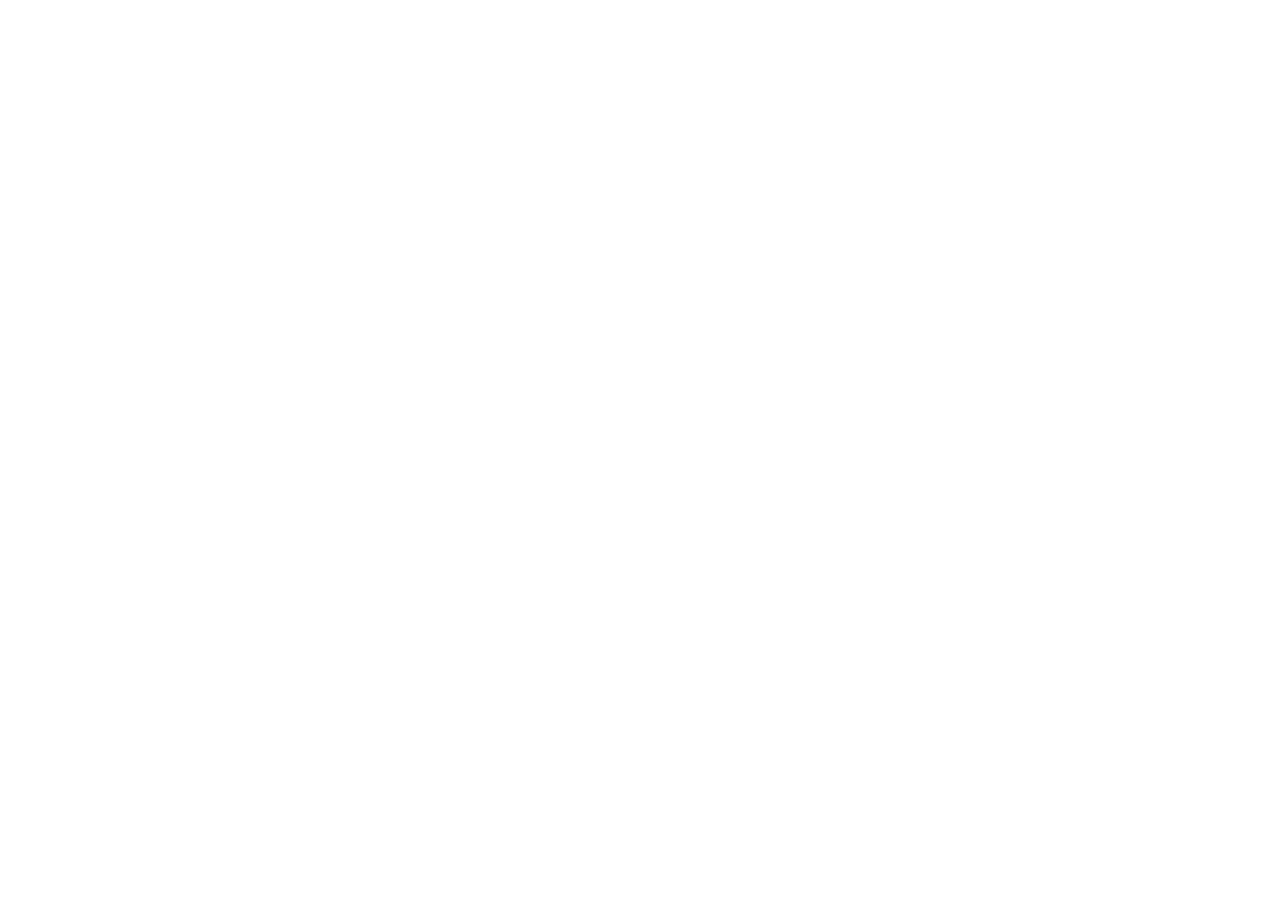
==== index.html @ 829964ac "icons" ====
<!DOCTYPE html>
<html lang="en">
<head>
    <meta charset="UTF-8">
    <meta name="viewport" content="width=device-width, initial-scale=1.0">
    <title>SWIPE-PROJECT</title>
</head>
<body>
    
</body>
</html>
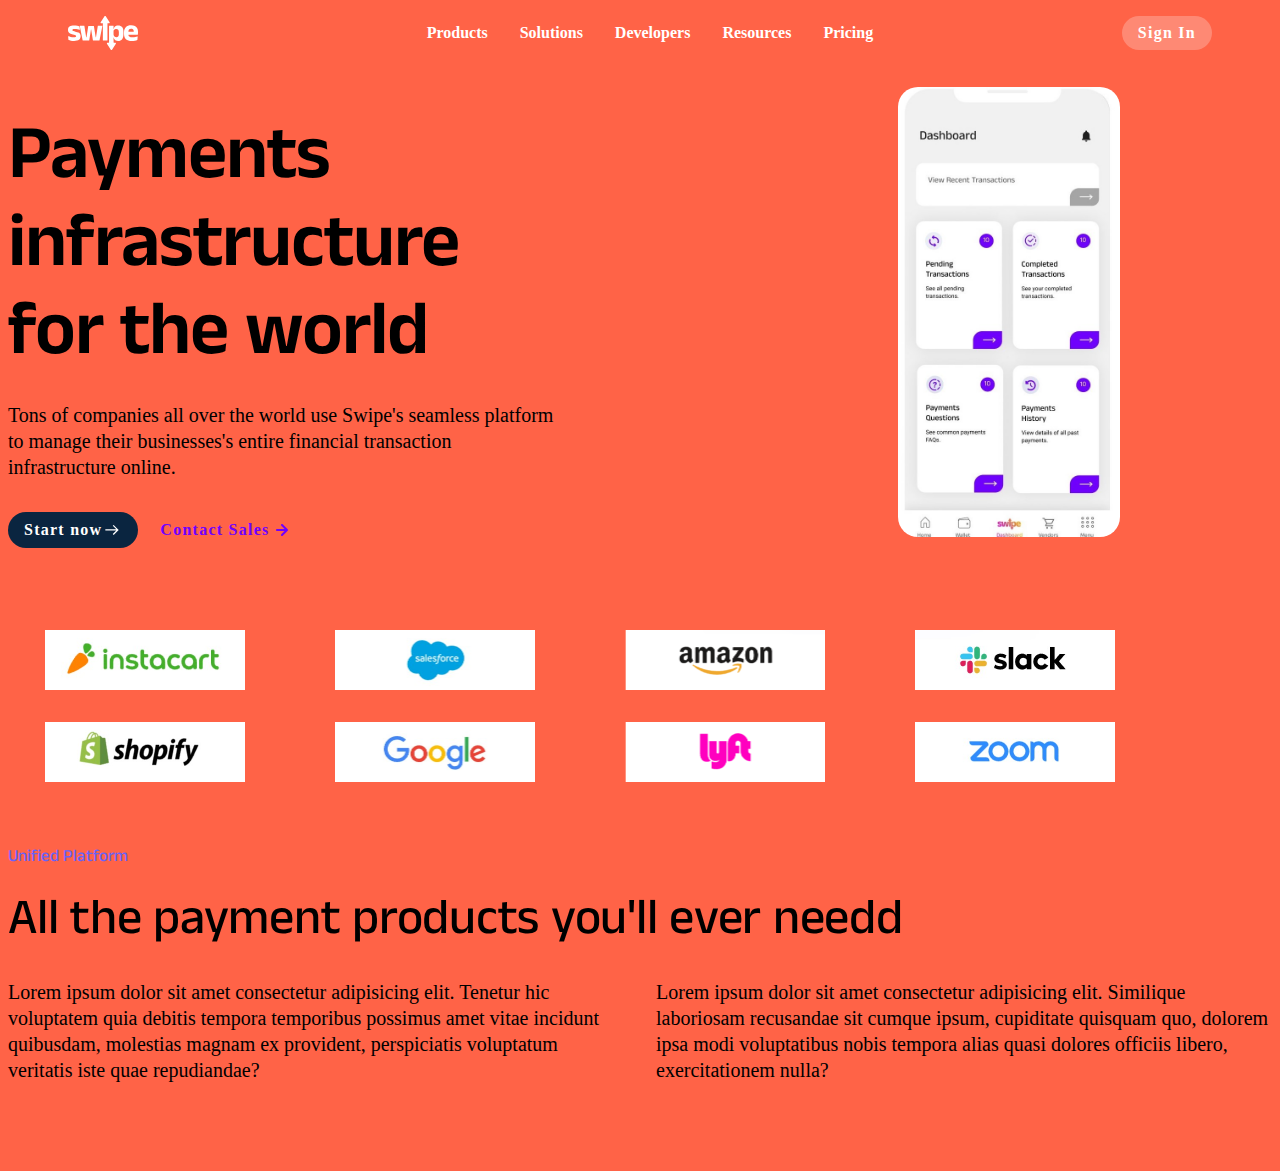
==== commit 297a432b: "swipe part1" ====
--- a/index.html
+++ b/index.html
@@ -1,11 +1,90 @@
 <!DOCTYPE html>
 <html lang="en">
-<head>
-    <meta charset="UTF-8">
-    <meta name="viewport" content="width=device-width, initial-scale=1.0">
+  <head>
+    <meta charset="UTF-8" />
+    <meta name="viewport" content="width=device-width, initial-scale=1.0" />
     <title>SWIPE-PROJECT</title>
-</head>
-<body>
-    
-</body>
-</html>+
+    <link rel="preconnect" href="https://fonts.googleapis.com" />
+    <link rel="preconnect" href="https://fonts.gstatic.com" crossorigin />
+    <link
+      href="https://fonts.googleapis.com/css2?family=Roboto:wght@300;400;500;7001&family=Anek+Telugu&display=swap"
+      rel="stylesheet" />
+    <link rel="stylesheet" href="main.css" />
+  </head>
+  <body>
+    <nav class="navbar">
+      <img src="/photos/logo-white.svg" alt="Swipe, inc." />
+
+      <ul class="menu">
+        <li><a href="#">Products</a></li>
+        <li><a href="#">Solutions</a></li>
+        <li><a href="#">Developers</a></li>
+        <li><a href="#">Resources</a></li>
+        <li><a href="#">Pricing</a></li>
+      </ul>
+      <button class="primary-button navbar-button">Sign In</button>
+    </nav>
+    <main>
+      <div class="hero">
+        <div class="section-container two-column">
+          <div class="col-left">
+            <h1>Payments infrastructure for the world</h1>
+            <p>
+              Tons of companies all over the world use Swipe's seamless platform
+              to manage their businesses's entire financial transaction
+              infrastructure online.
+            </p>
+            <div class="button-container">
+              <button class="primary-button with-icon">
+                Start now
+                <img src="/photos/arrow_right_light.jpeg.svg" alt="" />
+              </button>
+              <button class="secondary-button with-icon">
+                Contact Sales
+                <img src="/photos/arrow-right-purple.svg" alt="" />
+              </button>
+            </div>
+          </div>
+
+          <div class="col-right hero-phone-container">
+            <img class="hero-phone" src="/photos/hero-phone.jpeg" alt="" />
+          </div>
+        </div>
+      </div>
+      <div class="partners-section">
+        <div class="section-container">
+          <div class="partners-grid">
+            <img src="/photos/instacart.jpeg" alt="Instacart" />
+            <img src="/photos/salesforce.jpeg" alt="Salesforce" />
+            <img src="/photos/amazon.png" alt="" />
+            <img src="/photos/slack.jpeg" alt="Slack" />
+            <img src="/photos/shopify.jpeg" alt="Shopify" />
+            <img src="/photos/google.jpeg" alt="" />
+            <img src="/photos/lyft.png" alt="" />
+            <img src="/photos/zoom.jpeg" alt="Zoom" />
+          </div>
+        </div>
+      </div>
+      <!-- UNIFIED PLATFORM -->
+      <div class="unified-platform">
+        <p class="subtitle">Unified Platform</p>
+        <h2>All the payment products you'll ever needd</h2>
+
+        <div class="two-column">
+            <div class="col-left">
+                <p>Lorem ipsum dolor sit amet consectetur adipisicing elit. Tenetur hic voluptatem quia debitis tempora temporibus possimus amet vitae incidunt quibusdam, molestias magnam ex provident, perspiciatis voluptatum veritatis iste quae repudiandae?</p>
+            </div>
+            <div class="col-right">
+                <p>Lorem ipsum dolor sit amet consectetur adipisicing elit. Similique laboriosam recusandae sit cumque ipsum, cupiditate quisquam quo, dolorem ipsa modi voluptatibus nobis tempora alias quasi dolores officiis libero, exercitationem nulla?</p>
+            </div>
+
+
+        </div>
+
+
+
+      </div>
+    </main>
+  </body>
+</html>
--- a/main.css
+++ b/main.css
@@ -0,0 +1,324 @@
+:root {
+  --test-dark: #000;
+  --test-light: #fff;
+  --text-grey: #adbdcc;
+  --body-font: "Roboto,sans-serif";
+  --heading-font: "Anek Telugu", sans-serif;
+  --h1-size: 76px;
+  --h1-height: 88px;
+  --h2-size: 50px;
+  --h2-height: 75px;
+  --h3-size: 40px;
+  --h4-size: 32px;
+  --h5-size: 28px;
+  --h6-size: 22px;
+  --subtitle-size: 17px;
+  --subtitle-height: 26px;
+  --p-size: 20px;
+  --p-height: 26px;
+  --secondary-text-size: 14px;
+  --secondary-text-height: 18px;
+  --button-size: 16px;
+
+  /* SPACING */
+  --spacing-sm: 8px;
+  --spacing-md: 16px;
+  --spacing-lg: 32px;
+  --spacing-xlg: 64px;
+
+  --standard-width: 1144px;
+
+  --purple-1: #6962f7;
+  --purple-2: #7000ff;
+  --blue-1: #00d4ff;
+  --primary-accent: #0a2540;
+  --primary-button-hover: #6d7a88;
+  --bg-white: #fff;
+  --bg-light: #f7f9fc;
+}
+
+body {
+  font-family: var(--body-font);
+  color: var(--text-dark);
+  width: 100%;
+  margin: 0;
+  box-sizing: border-box;
+  padding: var(--spacing-sm);
+  background-color: tomato;
+  display: flex;
+  flex-direction: column;
+  justify-content: center;
+  align-items: center;
+}
+
+h1 {
+  font-family: var(--heading-font);
+  font-weight: 600;
+  font-size: var(--h1-size);
+  margin: 0;
+  width: 100%;
+  letter-spacing: -1px;
+  line-height: var(--h1-height);
+}
+
+h2 {
+  font-family: var(--heading-font);
+  font-weight: 500;
+  font-size: var(--h2-size);
+  margin: 0;
+  width: 100%;
+  letter-spacing: -0.25px;
+  line-height: var(--h2-height);
+}
+
+h3 {
+  font-family: var(--heading-font);
+  font-weight: 500;
+  font-size: var(--h3-size);
+  margin: 0;
+  width: 100%;
+}
+
+h4 {
+  font-family: var(--heading-font);
+  font-weight: 500;
+  font-size: var(--h4-size);
+  margin: 0;
+  width: 100%;
+  letter-spacing: 0.25px;
+}
+
+h5 {
+  font-family: var(--heading-font);
+  font-weight: 500;
+  font-size: var(--h5-size);
+  margin: 0;
+  width: 100%;
+}
+
+h6 {
+  font-family: var(--heading-font);
+  font-weight: 500;
+  font-size: var(--h6-size);
+  margin: 0;
+  width: 100%;
+}
+
+a {
+  text-decoration: none;
+  color: var(--purple-1);
+  font-weight: 700;
+  transition: color 0.25s ease;
+}
+
+a:hover {
+  color: var(--primary-accent);
+}
+
+p {
+  font-size: var(--p-size);
+  line-height: var(--p-height);
+  font-weight: 400;
+  margin: var(--spacing-md) 0;
+}
+
+/* Layout styles */
+
+.section-container {
+  width: 100%;
+  max-width: var(--standard-width);
+}
+
+.two-column {
+  width: 100%;
+  display: flex;
+  flex-direction: row;
+  justify-content: center;
+  align-items: flex-start;
+  box-sizing: border-box;
+}
+
+.two-column > .col-left {
+  width: 50%;
+  box-sizing: border-box;
+  padding: 0 var(--spacing-md) 0 0;
+  display: flex;
+  flex-direction: column;
+  align-items: start;
+  justify-content: center;
+}
+
+.two-column > .col-right {
+  width: 50%;
+  box-sizing: border-box;
+  padding: 0 0 0 var(--spacing-md);
+  display: flex;
+  flex-direction: column;
+  align-items: start;
+  justify-content: center;
+}
+
+/* .subtitle .subtitle2 {
+  color: var(--purple-1);
+  font-family: var(--heading-font);
+  font-weight: 500;
+  font-size: var(--subtitle-size);
+  line-height: var(--subtitle-height);
+} */
+
+.subtitle { 
+    color: var(--purple-1);
+    font-family: var(--heading-font);
+    font-weight: 500;
+    font-size: var(--subtitle-size);
+    line-height: var(--subtitle-height);
+  }
+
+.subtitle2 {
+  color: var(--blue-1);
+  font-family: var(--heading-font);
+  font-weight: 500;
+  font-size: var(--subtitle-size);
+  line-height: var(--subtitle-height)
+ 
+}
+
+.secondary-text {
+  font-size: var(--secondary-text-size);
+  line-height: var(--secondary-text-height);
+  color: var(--text-grey);
+  letter-spacing: 0.25px;
+}
+
+.primary-button {
+  font-family: var(--body-font);
+  font-size: var(--button-size);
+  letter-spacing: 1.25px;
+  font-weight: bold;
+  border-radius: 20px;
+  background-color: var(--primary-accent);
+  border: none;
+  color: var(--test-light);
+  padding: var(--spacing-sm) var(--spacing-md);
+  transition: all 0.15s ease;
+}
+.primary-button img {
+  width: 20px;
+  height: 20px;
+}
+
+.primary-button:hover {
+  background-color: var(--primary-button-hover);
+  cursor: pointer;
+}
+
+.secondary-button {
+  font-family: var(--body-font);
+  font-size: var(--button-size);
+  letter-spacing: 1.25px;
+  font-weight: bold;
+  border-radius: 20px;
+  background-color: transparent;
+  border: none;
+  color: var(--primary-accent);
+
+  transition: all 0.15s ease;
+}
+
+.secondary-button:hover {
+  opacity: 0.75;
+  cursor: pointer;
+}
+
+.with-icon {
+  display: flex;
+  justify-content: center;
+  align-items: center;
+}
+.with-icon > img {
+  transition: transform 0.25s ease;
+}
+
+.with-icon:hover > img {
+  transform: translateX(5px);
+}
+
+/* NAVBAR */
+.menu {
+  display: flex;
+  justify-content: center;
+  align-items: center;
+  list-style: none;
+}
+
+.menu a {
+  color: var(--test-light);
+  margin: 0 var(--spacing-md);
+  font-weight: bold;
+}
+
+.menu a:hover {
+  text-decoration: underline;
+}
+
+.navbar {
+  display: flex;
+  justify-content: space-between;
+  align-items: center;
+  width: 100%;
+  max-width: var(--standard-width);
+  padding: 0 var(--spacing-md);
+}
+
+.navbar-button {
+  background-color: rgba(250, 250, 250, 0.25);
+}
+
+.navbar-button:hover {
+  background-color: rgba(250, 250, 250, 0.5);
+}
+
+/* HERO STYLES */
+
+main {
+    margin: var(--spacing-xlg) 0;
+}
+.button-container {
+    display: flex;
+    margin: var(--spacing-md) 0;
+}
+
+.button-container button:nth-of-type(2) {
+    margin: 0 0 0 var(--spacing-md);
+    color: var(--purple-2);
+}
+
+hero p {
+    max-width: 480px;
+}
+
+.hero .hero-phone-container {
+    height: 444px;
+    align-items: flex-end;
+}
+
+.hero-phone {
+    height: 450px;
+    transform: translate(-32px, -32px);
+    border-radius: 20px;
+}
+
+/* Partners section */
+.partners-grid {
+    display: grid;
+    grid-template-columns: 1fr 1fr 1fr 1fr;
+    grid-template-rows: 1fr 1fr;
+    margin: var(--spacing-xlg) 0;
+    column-gap: var(--spacing-md);
+    row-gap: var(--spacing-lg);
+}
+
+.partners-grid img {
+    height: 60px;
+    place-self: center;
+}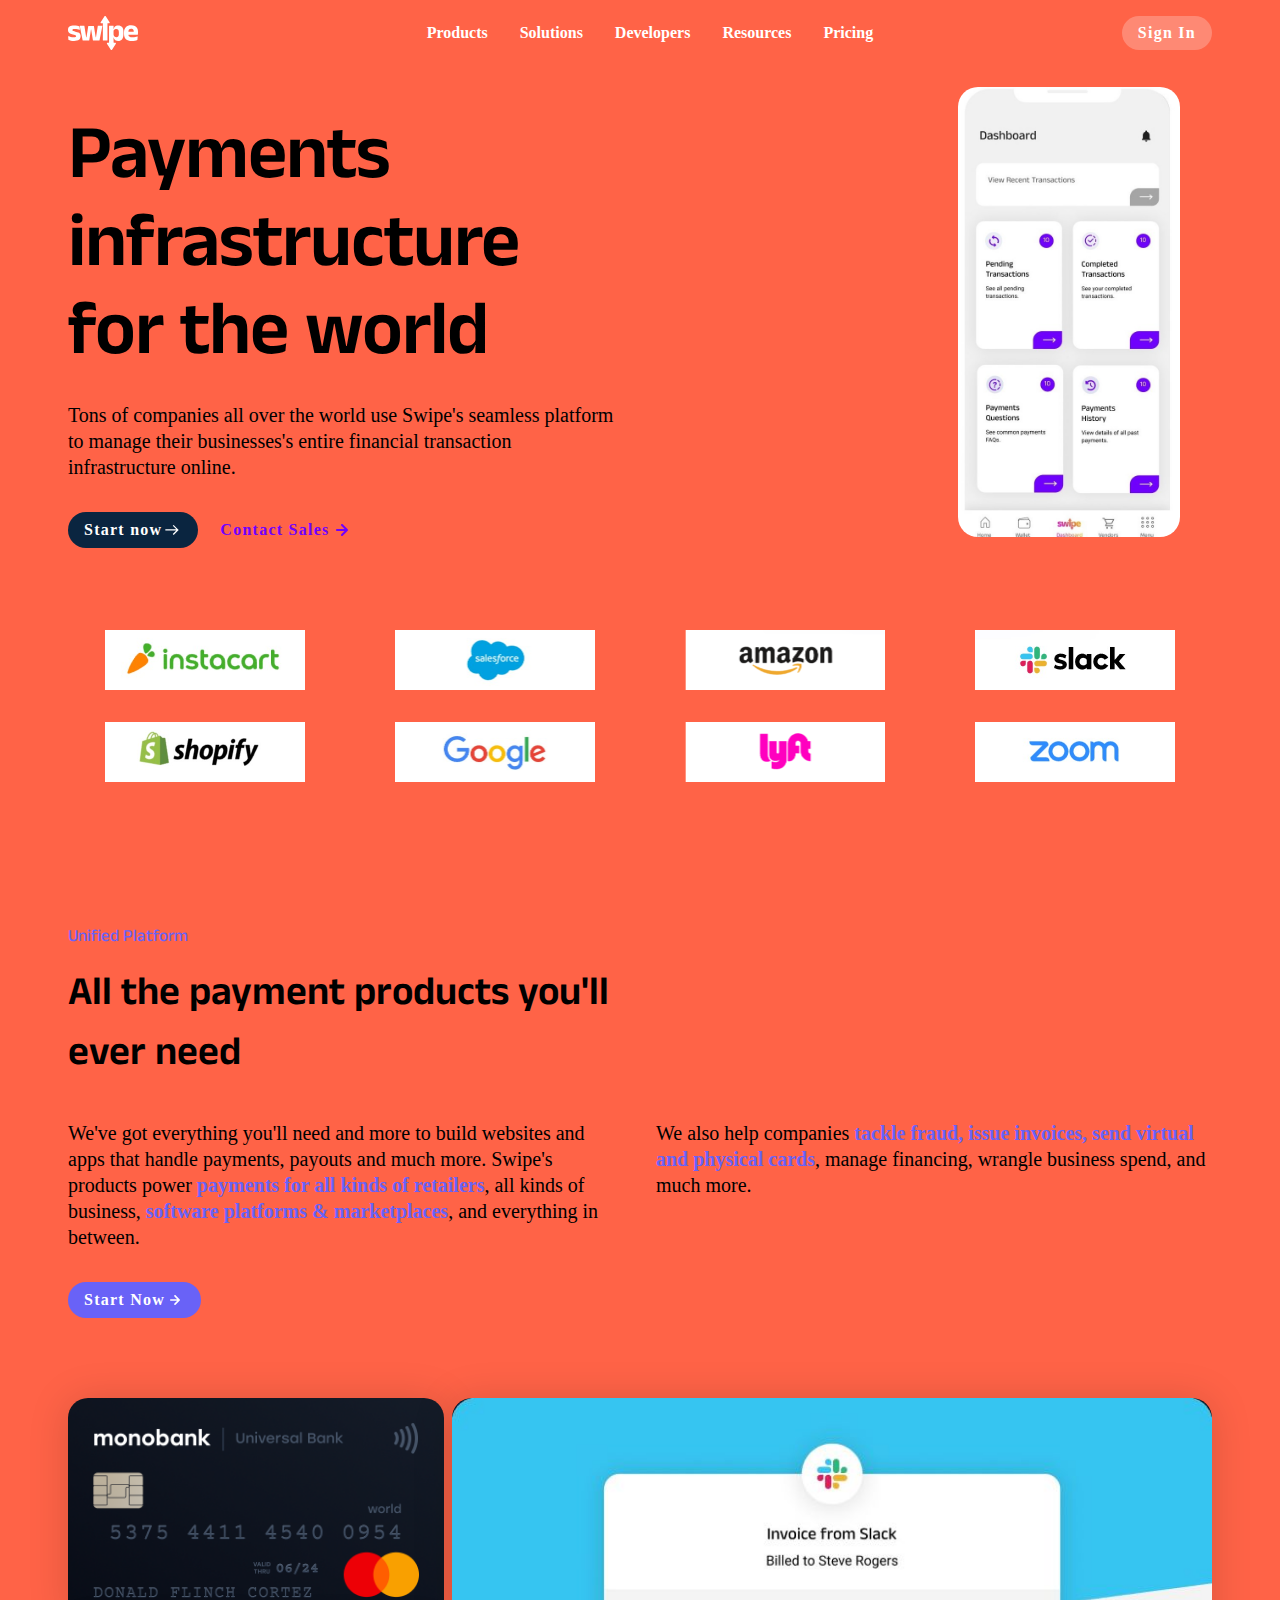
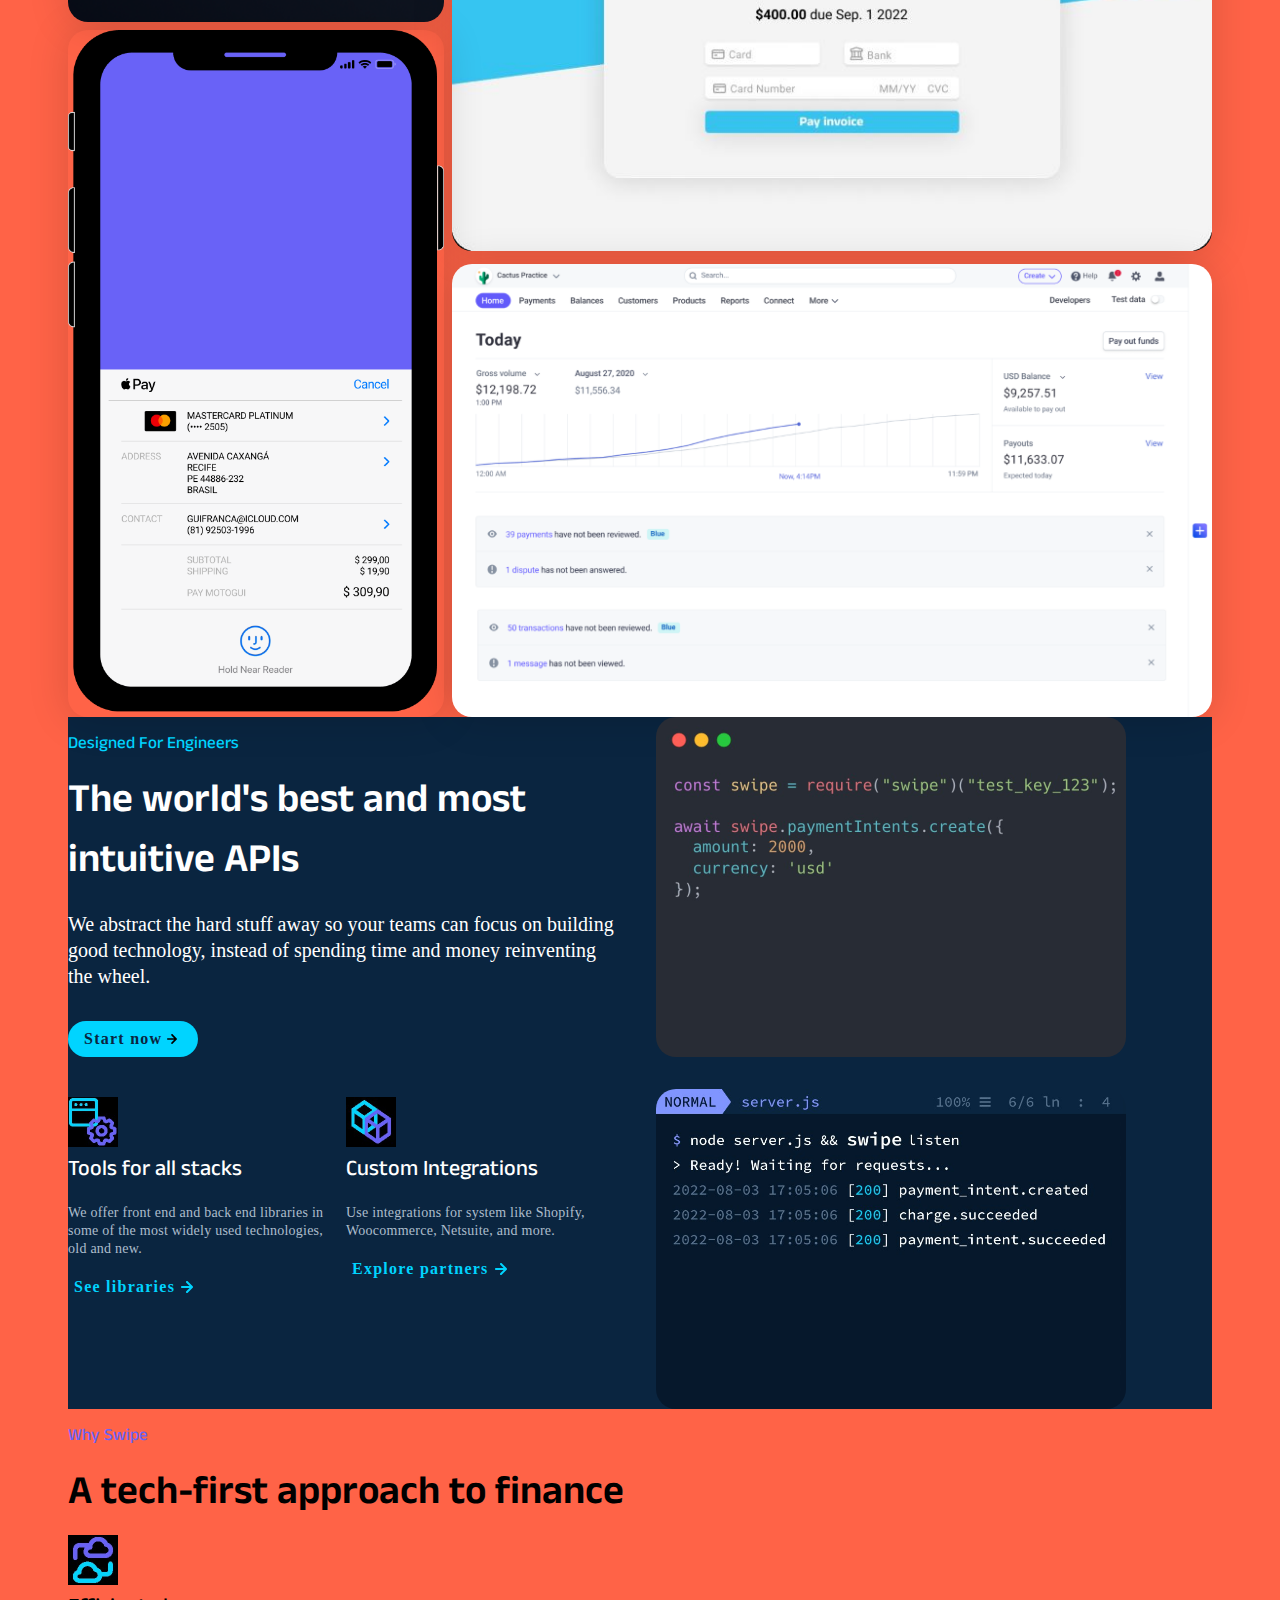
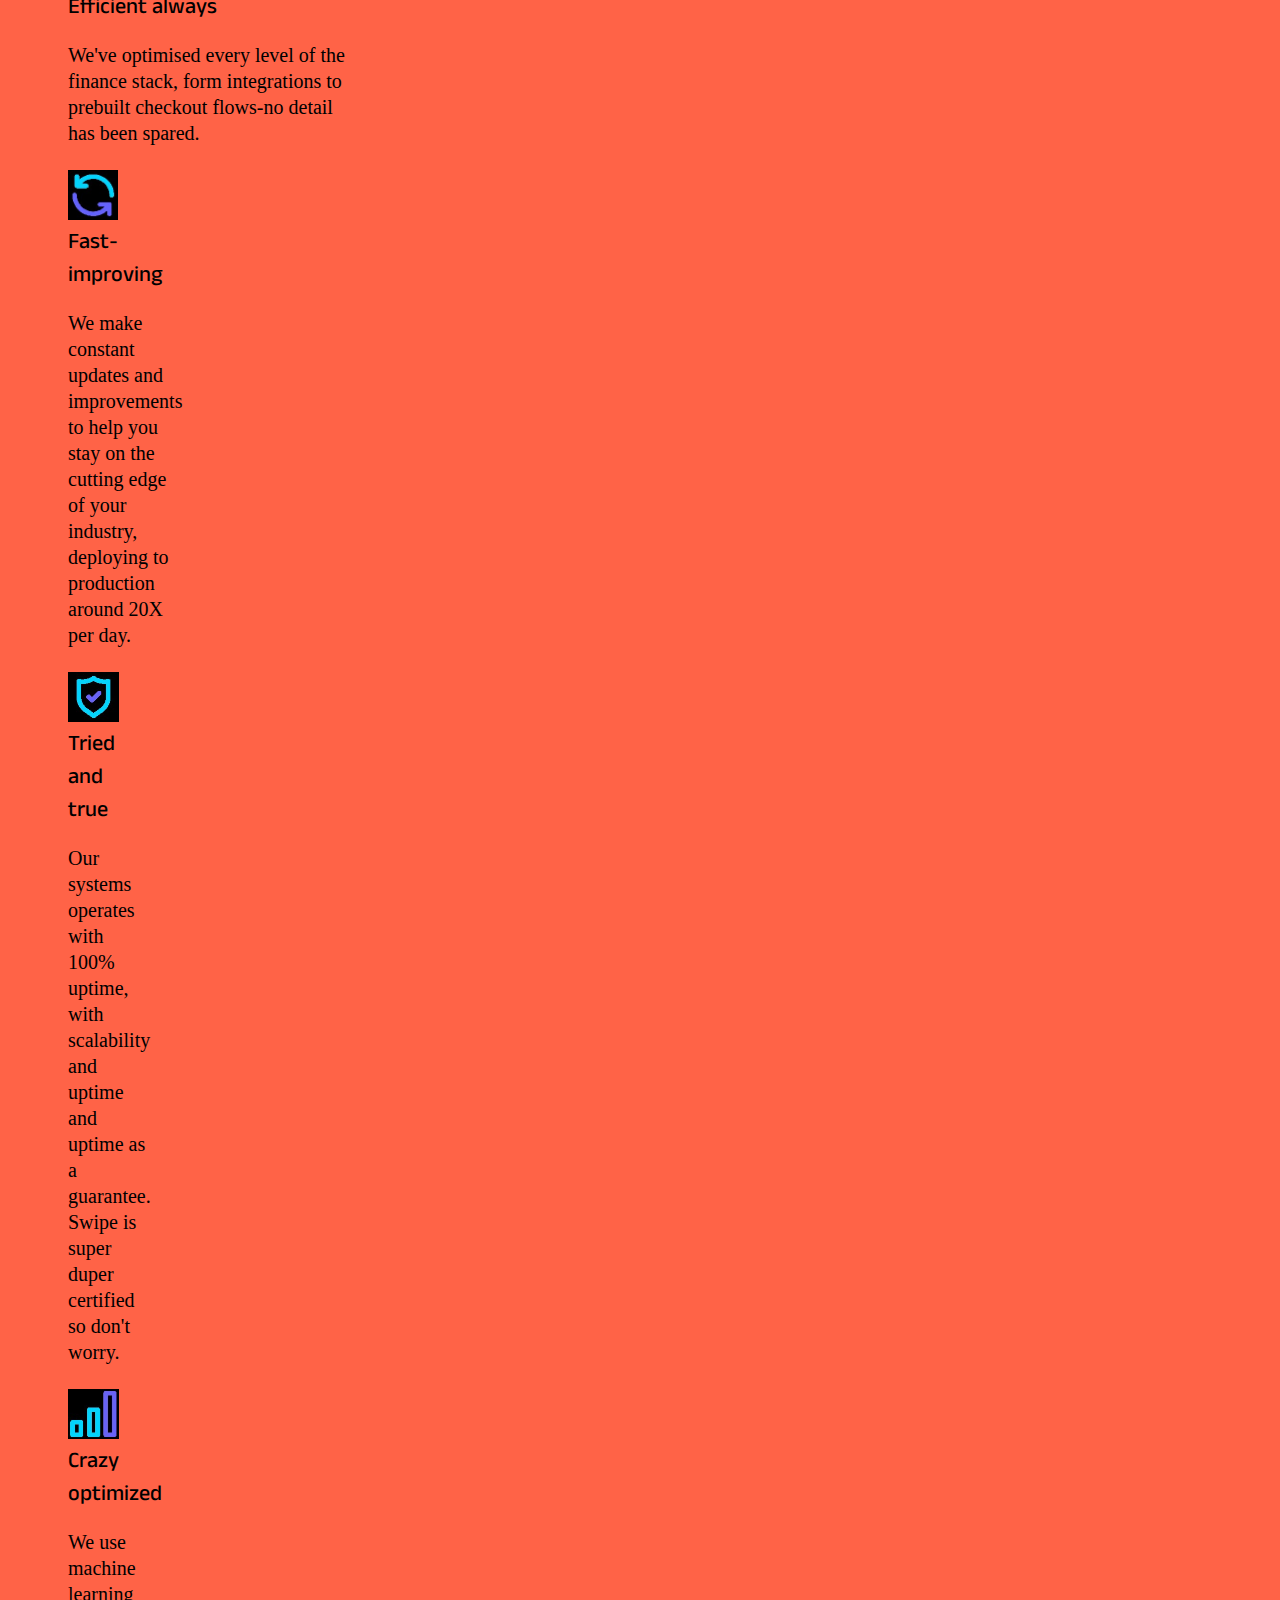
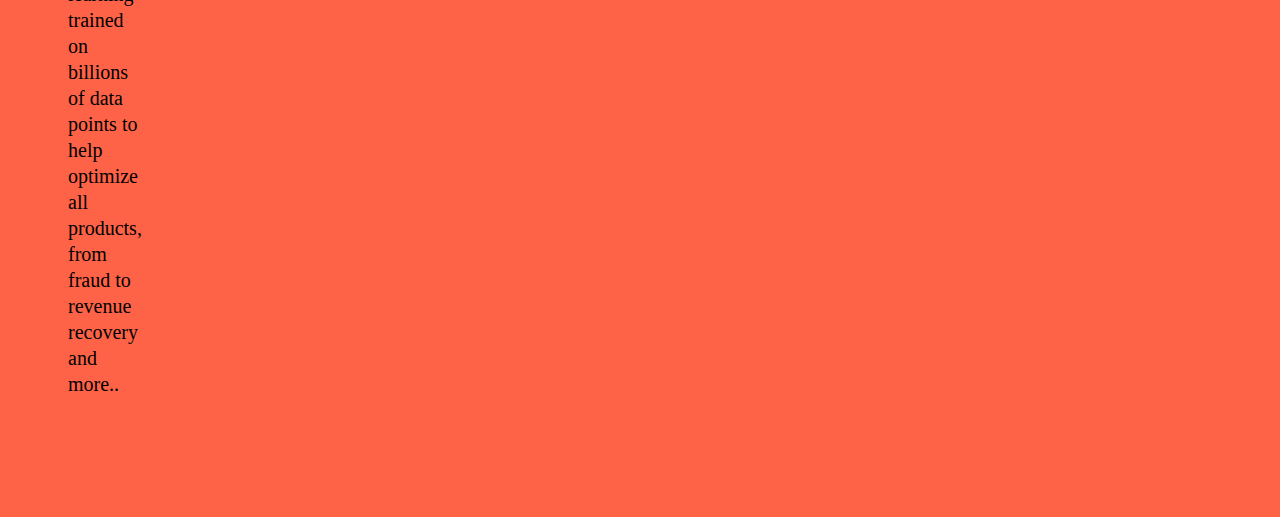
==== commit 059a36b6: "swipe update" ====
--- a/index.html
+++ b/index.html
@@ -67,24 +67,128 @@
         </div>
       </div>
       <!-- UNIFIED PLATFORM -->
-      <div class="unified-platform">
-        <p class="subtitle">Unified Platform</p>
-        <h2>All the payment products you'll ever needd</h2>
+      <div class="unified-platform-section">
+        <div class="section-container">
+          <p class="subtitle">Unified Platform</p>
+          <h2>All the payment products you'll ever need</h2>
 
-        <div class="two-column">
+          <div class="two-column">
             <div class="col-left">
-                <p>Lorem ipsum dolor sit amet consectetur adipisicing elit. Tenetur hic voluptatem quia debitis tempora temporibus possimus amet vitae incidunt quibusdam, molestias magnam ex provident, perspiciatis voluptatum veritatis iste quae repudiandae?</p>
+              <p>
+                We've got everything you'll need and more to build websites and
+                apps that handle payments, payouts and much more. Swipe's
+                products power
+                <a href="#"> payments for all kinds of retailers</a>, all kinds
+                of business, <a href="#">software platforms & marketplaces</a>,
+                and everything in between.
+              </p>
             </div>
             <div class="col-right">
-                <p>Lorem ipsum dolor sit amet consectetur adipisicing elit. Similique laboriosam recusandae sit cumque ipsum, cupiditate quisquam quo, dolorem ipsa modi voluptatibus nobis tempora alias quasi dolores officiis libero, exercitationem nulla?</p>
+              <p>
+                We also help companies
+                <a href="#"
+                  >tackle fraud, issue invoices, send virtual and physical
+                  cards</a
+                >, manage financing, wrangle business spend, and much more.
+              </p>
+            </div>
+          </div>
+          <button class="primary-button with-icon">
+            Start Now
+            <img src="/photos/arrow-right-light.svg" alt="" />
+          </button>
+        </div>
+      </div>
+
+      <div class="graphic-section">
+        <div class="section-container">
+          <div class="graphic-grid">
+            <img src="/photos/credit-card.png" alt="" id="credit-card" />
+            <img src="/photos/slack-invoice.jpeg" alt="" id="slack-invoice" />
+            <img src="/photos/phone.png" alt="" id="phone" />
+            <img src="/photos/dash.jpeg" alt="" id="dash" />
+          </div>
+        </div>
+      </div>
+
+      <!-- INTEGRATION SECTION -->
+
+      <div class="integration-section">
+        <div class="section-container two-column">
+          <div class="col-left">
+
+            <p class="subtitle2">Designed For Engineers</p>
+            <h2>The world's best and most intuitive APIs</h2>
+            <p>We abstract the hard stuff away so your teams can focus on building good technology, instead of spending time and money reinventing the wheel.</p>
+            <button class="primary-button with-icon">
+              Start now  
+              <img src="/photos/arrow-right-dark.svg" alt="">
+            </button>
+
+            <div class="card-container">
+                <div class="card">
+              <img src="/photos/tools-icon.jpeg" alt="" class="icon">
+
+              <h3>Tools for all stacks</h3>
+              <p class="secondary-text">We offer front end and back end libraries in some of the most widely used technologies, old and new.</p>
+              <button class="secondary-button with-icon">
+                See libraries 
+                <img src="/photos/arrow-right-blue.svg" alt="">
+              </button>
+                </div>
+
+                <div class="card">
+                    <img src="/photos/cube-icon.jpeg" alt="" class="icon">
+      
+                    <h3>Custom Integrations</h3>
+                    <p class="secondary-text">Use integrations for system like Shopify, Woocommerce, Netsuite, and more.</p>
+                    <button class="secondary-button with-icon">
+                      Explore partners 
+                      <img src="/photos/arrow-right-blue.svg" alt="">
+                    </button>
+                      </div>
             </div>
 
+          </div>
+          <div class="col-right">
+            <img src="/photos/api-code.jpeg" alt="" id="api-code">
+            <img src="/photos/terminal-code.jpeg" alt="" id="terminal-code">
+          </div>
+        </div>
+      </div>
 
+      <!-- WHY SWIPE SECTION -->
+
+      <div class="why-swipe-section">
+        <div class="section-container">
+            <p class="subtitle">Why Swipe</p>
+            <h2>A tech-first approach to finance</h2>
+            <div class="card-container">
+               <div class="card">
+                <img src="/photos/cloud-icon.jpeg" alt="" class="icon">
+                <h3>Efficient always</h3>
+                <p>We've optimised every level of the finance stack, form integrations to prebuilt checkout flows-no detail has been spared.</p>
+
+                <div class="card">
+                    <img src="/photos/cycle-icon.jpeg" alt="" class="icon">
+                    <h3>Fast-improving</h3>
+                    <p>We make constant updates and improvements to help you stay on the cutting edge of your industry, deploying to production around 20X per day.</p>
+
+                    <div class="card">
+                        <img src="/photos/shield-icon.jpeg" alt="" class="icon">
+                        <h3>Tried and true</h3>
+                        <p>Our systems operates with 100% uptime, with scalability and uptime and uptime as a guarantee. Swipe is super duper certified so don't worry.</p>
+
+                        <div class="card">
+                            <img src="/photos/bars-icon.jpeg" alt="" class="icon">
+                            <h3>Crazy optimized</h3>
+                            <p>We use machine learning trained on billions of data points to help optimize all products, from fraud to revenue recovery and more..</p>
+               </div> 
+            </div>
         </div>
+      </div>
 
 
-
-      </div>
     </main>
   </body>
 </html>
--- a/main.css
+++ b/main.css
@@ -35,6 +35,8 @@
   --primary-button-hover: #6d7a88;
   --bg-white: #fff;
   --bg-light: #f7f9fc;
+
+  --standard-box-shadow: 0px 2px 40px rgba(0, 0, 0, 0.15 )
 }
 
 body {
@@ -62,13 +64,11 @@
 }
 
 h2 {
-  font-family: var(--heading-font);
-  font-weight: 500;
-  font-size: var(--h2-size);
-  margin: 0;
-  width: 100%;
-  letter-spacing: -0.25px;
-  line-height: var(--h2-height);
+    font-family: var(--heading-font);
+    font-weight: 600;
+    font-size: var(--h3-size);
+    margin: 0;
+    width: 100%;
 }
 
 h3 {
@@ -158,6 +158,27 @@
   justify-content: center;
 }
 
+.card {
+    display: flex;
+    flex-direction: column;
+    justify-content: flex-start;
+    align-items: flex-start;
+    padding: var(--spacing-sm) var(--spacing-md) var(--spacing-sm) 0;
+}
+
+.card .icon {
+    height: 50px;
+    margin: 0 0 var(--spacing-sm) 0;
+}
+
+.card h3 {
+    font-family: var(--heading-font);
+  font-weight: 500;
+  font-size: var(--h6-size);
+  margin: 0;
+  width: 100%;
+}
+
 /* .subtitle .subtitle2 {
   color: var(--purple-1);
   font-family: var(--heading-font);
@@ -167,8 +188,7 @@
 } */
 
 .subtitle { 
-    color: var(--purple-1);
-    font-family: var(--heading-font);
+    color: var(--purple-1);font-family: var(--heading-font);
     font-weight: 500;
     font-size: var(--subtitle-size);
     line-height: var(--subtitle-height);
@@ -321,4 +341,127 @@
 .partners-grid img {
     height: 60px;
     place-self: center;
-}+}
+
+/* UNIFIED PLATFORM-SECTION */
+
+.unified-platform-section {
+    padding: var(--spacing-xlg) 0;
+}
+
+.unified-platform-section h2 {
+    width: 50%;
+    margin-bottom: var(--spacing-md);
+}
+
+.unified-platform-section .primary-button {
+    background-color: var(--purple-1);
+    margin: var(--spacing-md) 0;
+}
+
+.unified-platform-section .primary-button:hover {
+    background-color: var(--primary-accent);
+   
+}
+
+/* GRAPHIC GRID SECTION */
+
+.graphic-grid {
+    display: grid;
+    grid-template-areas: 
+    "card slack slack"
+    "phone slack slack"
+    "phone dash dash";
+ grid-gap: var(--spacing-sm);
+ padding: var(--spacing-0d) 0;
+}
+
+
+
+#credit-card {
+    grid-area: card;
+    width: 100%;
+    border-radius: 20px;
+    box-shadow: var(--standard-box-shadow);
+    
+}
+
+#slack-invoice {
+    grid-area: slack;
+    width: 100%;
+    border-radius: 20px;
+    box-shadow: var(--standard-box-shadow);
+
+}
+
+#phone {
+    grid-area: phone;
+    width: 100%;
+    border-radius: 20px;
+    box-shadow: var(--standard-box-shadow);
+    
+}
+
+#dash {
+    grid-area: dash;
+    width: 100%;
+    border-radius: 20px;
+    box-shadow: var(--standard-box-shadow);
+}
+
+/* INTEGRATION SECTION STYLES */
+
+.integration-section {
+    color: var(--test-light);
+    background-color: var(--primary-accent);
+ 
+}
+
+.integration-section .primary-button {
+    background-color: var(--blue-1);
+    color: var(--primary-accent);
+    margin: var(--spacing-md) 0 0 0;
+    
+}
+
+.integration-section .primary-button:hover {
+    background-color: var(--bg-white);
+}
+
+.integration-section .card-container {
+    display: flex;
+    margin: var(--spacing-lg) 0;
+
+}
+
+.integration-section .card-container .card {
+    width: 50%;
+    
+}
+
+.integration-section .secondary-button {
+    color: var(--blue-1);
+}
+
+#api-code {
+    max-width: 470px;
+    margin: 0 0  var(--spacing-lg) 0 ;
+    border-radius: 20px;
+}
+
+#terminal-code {
+    max-width: 470px;
+    border-radius: 20px;
+}
+ /* WHY SWIPE SECTION */
+
+.why-swipe-section .card-container img {
+    display: flex;
+
+
+}
+
+
+.why-swipe-section .card-container  .card{
+    width: 25%;;
+}
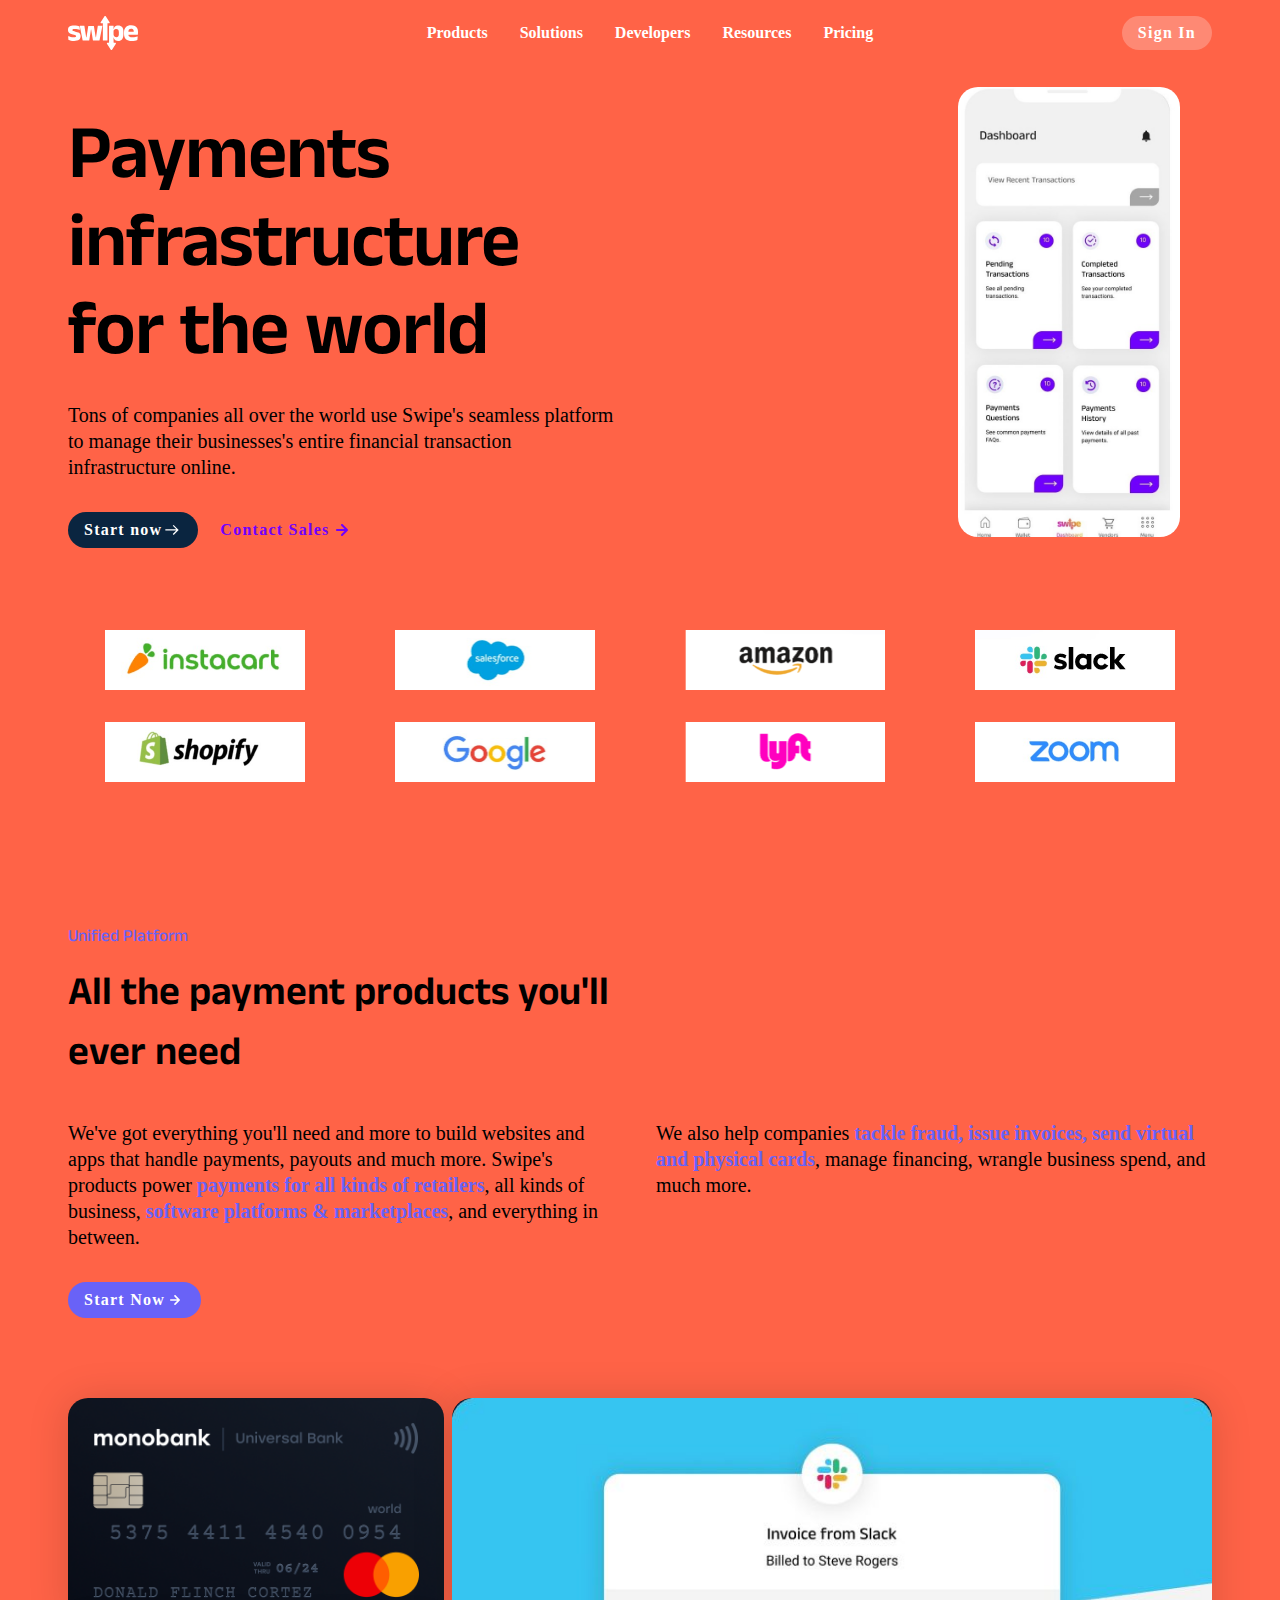
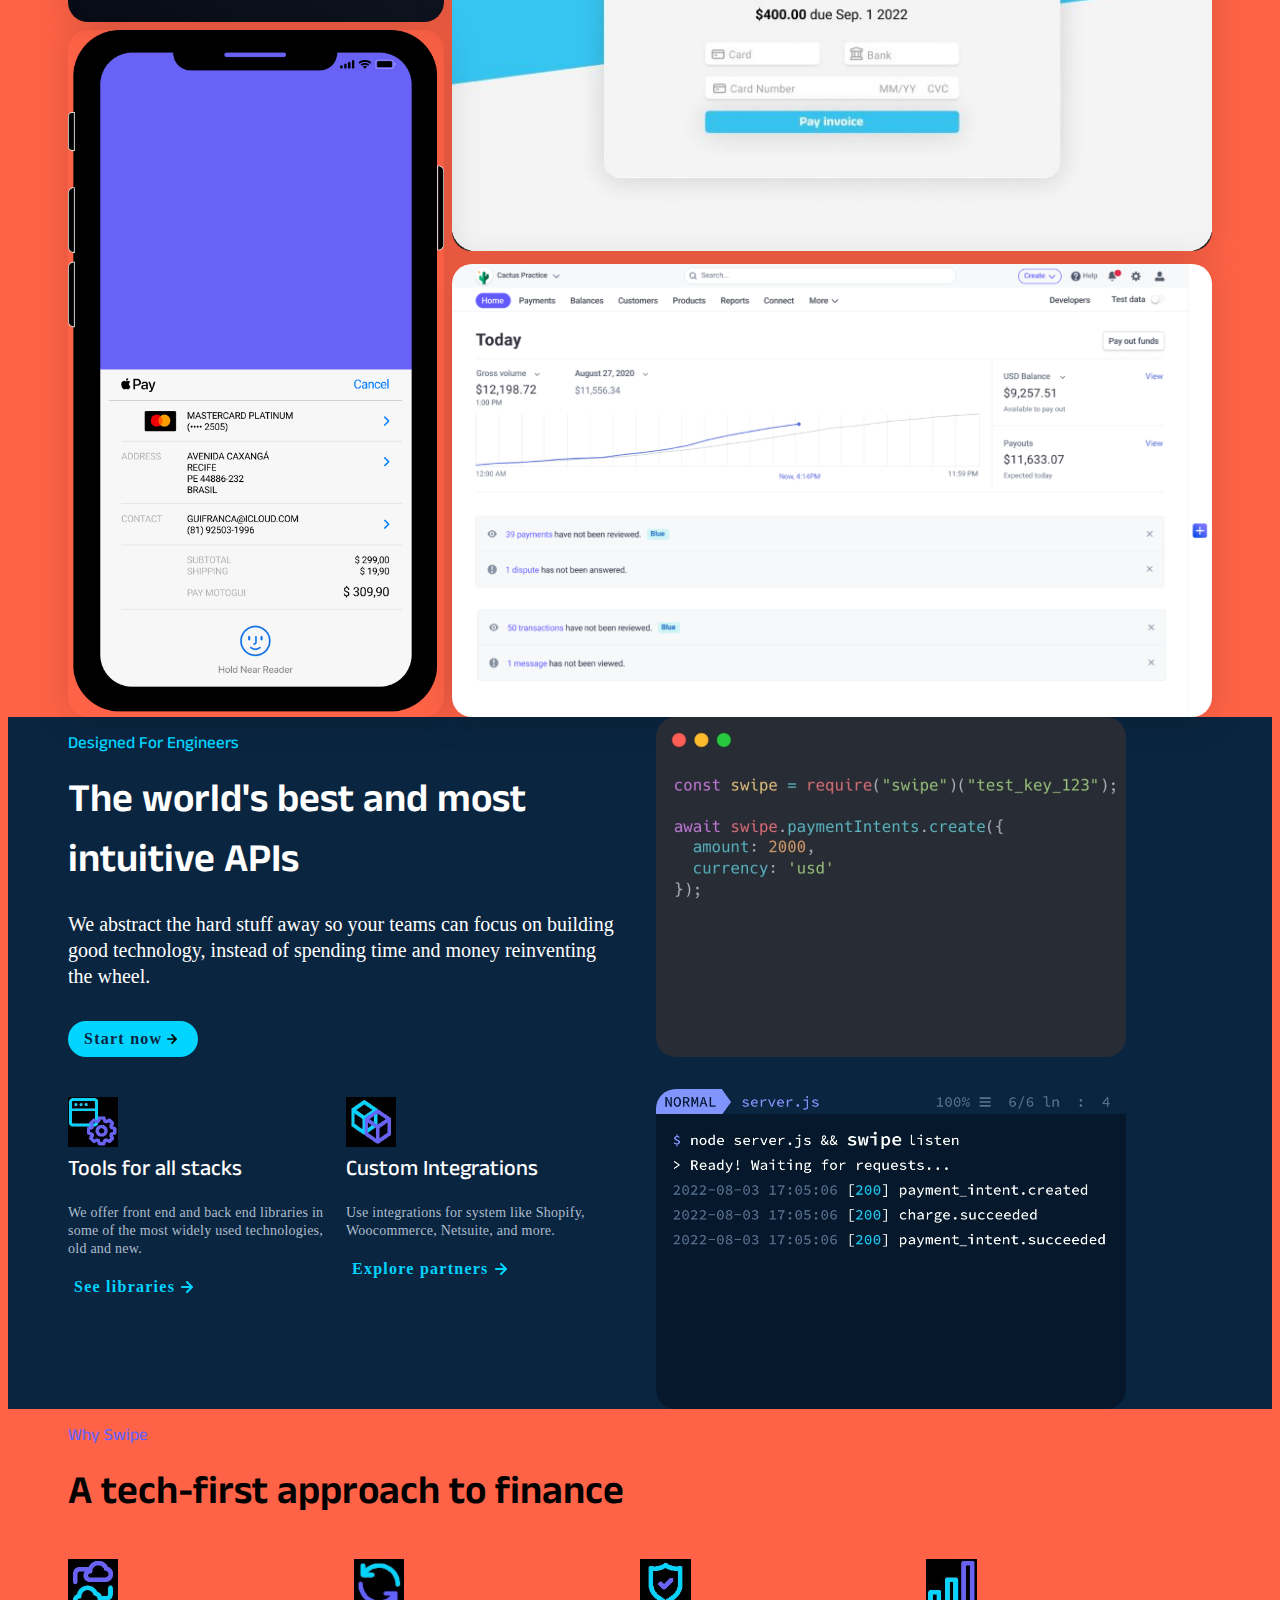
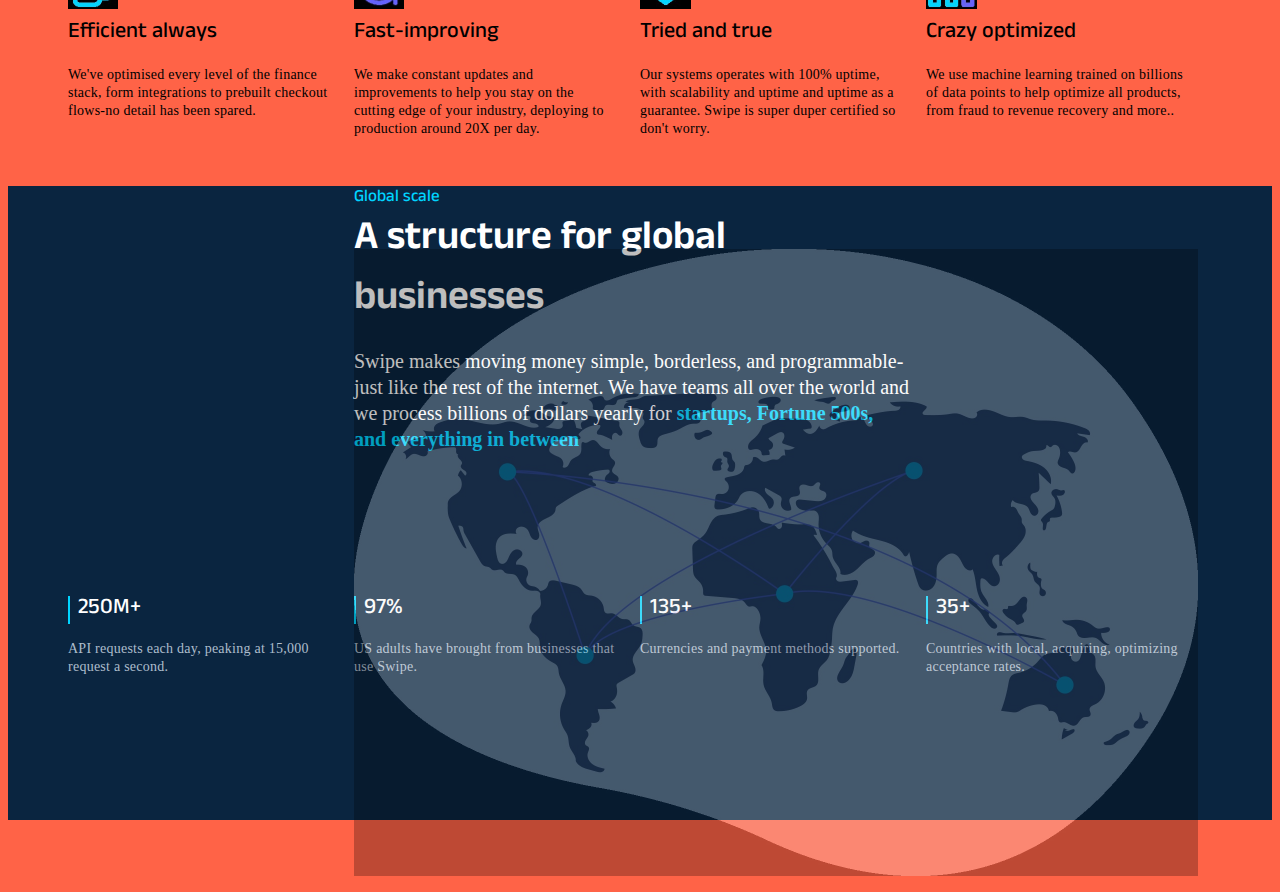
==== commit 53e893e6: "new changes to swipe" ====
--- a/index.html
+++ b/index.html
@@ -116,43 +116,51 @@
       <div class="integration-section">
         <div class="section-container two-column">
           <div class="col-left">
-
             <p class="subtitle2">Designed For Engineers</p>
             <h2>The world's best and most intuitive APIs</h2>
-            <p>We abstract the hard stuff away so your teams can focus on building good technology, instead of spending time and money reinventing the wheel.</p>
+            <p>
+              We abstract the hard stuff away so your teams can focus on
+              building good technology, instead of spending time and money
+              reinventing the wheel.
+            </p>
             <button class="primary-button with-icon">
-              Start now  
-              <img src="/photos/arrow-right-dark.svg" alt="">
+              Start now
+              <img src="/photos/arrow-right-dark.svg" alt="" />
             </button>
 
             <div class="card-container">
-                <div class="card">
-              <img src="/photos/tools-icon.jpeg" alt="" class="icon">
-
-              <h3>Tools for all stacks</h3>
-              <p class="secondary-text">We offer front end and back end libraries in some of the most widely used technologies, old and new.</p>
-              <button class="secondary-button with-icon">
-                See libraries 
-                <img src="/photos/arrow-right-blue.svg" alt="">
-              </button>
-                </div>
-
-                <div class="card">
-                    <img src="/photos/cube-icon.jpeg" alt="" class="icon">
-      
-                    <h3>Custom Integrations</h3>
-                    <p class="secondary-text">Use integrations for system like Shopify, Woocommerce, Netsuite, and more.</p>
-                    <button class="secondary-button with-icon">
-                      Explore partners 
-                      <img src="/photos/arrow-right-blue.svg" alt="">
-                    </button>
-                      </div>
-            </div>
-
+              <div class="card">
+                <img src="/photos/tools-icon.jpeg" alt="" class="icon" />
+
+                <h3>Tools for all stacks</h3>
+                <p class="secondary-text">
+                  We offer front end and back end libraries in some of the most
+                  widely used technologies, old and new.
+                </p>
+                <button class="secondary-button with-icon">
+                  See libraries
+                  <img src="/photos/arrow-right-blue.svg" alt="" />
+                </button>
+              </div>
+
+              <div class="card">
+                <img src="/photos/cube-icon.jpeg" alt="" class="icon" />
+
+                <h3>Custom Integrations</h3>
+                <p class="secondary-text">
+                  Use integrations for system like Shopify, Woocommerce,
+                  Netsuite, and more.
+                </p>
+                <button class="secondary-button with-icon">
+                  Explore partners
+                  <img src="/photos/arrow-right-blue.svg" alt="" />
+                </button>
+              </div>
+            </div>
           </div>
           <div class="col-right">
-            <img src="/photos/api-code.jpeg" alt="" id="api-code">
-            <img src="/photos/terminal-code.jpeg" alt="" id="terminal-code">
+            <img src="/photos/api-code.jpeg" alt="" id="api-code" />
+            <img src="/photos/terminal-code.jpeg" alt="" id="terminal-code" />
           </div>
         </div>
       </div>
@@ -161,34 +169,103 @@
 
       <div class="why-swipe-section">
         <div class="section-container">
-            <p class="subtitle">Why Swipe</p>
-            <h2>A tech-first approach to finance</h2>
-            <div class="card-container">
-               <div class="card">
-                <img src="/photos/cloud-icon.jpeg" alt="" class="icon">
-                <h3>Efficient always</h3>
-                <p>We've optimised every level of the finance stack, form integrations to prebuilt checkout flows-no detail has been spared.</p>
-
-                <div class="card">
-                    <img src="/photos/cycle-icon.jpeg" alt="" class="icon">
-                    <h3>Fast-improving</h3>
-                    <p>We make constant updates and improvements to help you stay on the cutting edge of your industry, deploying to production around 20X per day.</p>
-
-                    <div class="card">
-                        <img src="/photos/shield-icon.jpeg" alt="" class="icon">
-                        <h3>Tried and true</h3>
-                        <p>Our systems operates with 100% uptime, with scalability and uptime and uptime as a guarantee. Swipe is super duper certified so don't worry.</p>
-
-                        <div class="card">
-                            <img src="/photos/bars-icon.jpeg" alt="" class="icon">
-                            <h3>Crazy optimized</h3>
-                            <p>We use machine learning trained on billions of data points to help optimize all products, from fraud to revenue recovery and more..</p>
-               </div> 
-            </div>
-        </div>
-      </div>
-
-
+          <p class="subtitle">Why Swipe</p>
+
+          <h2>A tech-first approach to finance</h2>
+
+          <div class="card-container">
+            <div class="card">
+              <img src="/photos/cloud-icon.jpeg" alt="" class="icon" />
+              <h3>Efficient always</h3>
+              <p class="secondary-text">
+                We've optimised every level of the finance stack, form
+                integrations to prebuilt checkout flows-no detail has been
+                spared.
+              </p>
+            </div>
+
+            <div class="card">
+              <img src="/photos/cycle-icon.jpeg" alt="" class="icon" />
+              <h3>Fast-improving</h3>
+              <p class="secondary-text">
+                We make constant updates and improvements to help you stay on
+                the cutting edge of your industry, deploying to production
+                around 20X per day.
+              </p>
+            </div>
+
+            <div class="card">
+              <img src="/photos/shield-icon.jpeg" alt="" class="icon" />
+              <h3>Tried and true</h3>
+              <p class="secondary-text">
+                Our systems operates with 100% uptime, with scalability and
+                uptime and uptime as a guarantee. Swipe is super duper certified
+                so don't worry.
+              </p>
+            </div>
+
+            <div class="card">
+              <img src="/photos/bars-icon.jpeg" alt="" class="icon" />
+              <h3>Crazy optimized</h3>
+              <p class="secondary-text">
+                We use machine learning trained on billions of data points to
+                help optimize all products, from fraud to revenue recovery and
+                more..
+              </p>
+            </div>
+          </div>
+        </div>
+      </div>
+      <div class="global-section">
+        <div class="section-container">
+          <div class="two-column">
+            <div class="col-left">
+              <div class="subtitle2">Global scale</div>
+              <h2>A structure for global businesses</h2>
+              <p>
+                Swipe makes moving money simple, borderless, and programmable-
+                just like the rest of the internet. We have teams all over the
+                world and we process billions of dollars yearly for
+                <a href="#"
+                  >startups, Fortune 500s, and everything in between</a
+                >
+              </p>
+              <div class="col-right">
+                <img id="globe" src="/photos/global-graphic.jpeg" alt="" />
+              </div>
+            </div>
+          </div>
+          <div class="card-container">
+            <div class="card">
+              <h3>250M+</h3>
+              <p class="secondary-text">
+                API requests each day, peaking at 15,000 request a second.
+              </p>
+            </div>
+
+            <div class="card">
+              <h3>97%</h3>
+              <p class="secondary-text">
+                US adults have brought from businesses that use Swipe.
+              </p>
+            </div>
+
+            <div class="card">
+              <h3>135+</h3>
+              <p class="secondary-text">
+                Currencies and payment methods supported.
+              </p>
+            </div>
+
+            <div class="card">
+              <h3>35+</h3>
+              <p class="secondary-text">
+                Countries with local, acquiring, optimizing acceptance rates.
+              </p>
+            </div>
+          </div>
+        </div>
+      </div>
     </main>
   </body>
 </html>
--- a/main.css
+++ b/main.css
@@ -36,7 +36,7 @@
   --bg-white: #fff;
   --bg-light: #f7f9fc;
 
-  --standard-box-shadow: 0px 2px 40px rgba(0, 0, 0, 0.15 )
+  --standard-box-shadow: 0px 2px 40px rgba(0, 0, 0, 0.15);
 }
 
 body {
@@ -53,6 +53,10 @@
   align-items: center;
 }
 
+main {
+  width: 100%;
+}
+
 h1 {
   font-family: var(--heading-font);
   font-weight: 600;
@@ -64,11 +68,11 @@
 }
 
 h2 {
-    font-family: var(--heading-font);
-    font-weight: 600;
-    font-size: var(--h3-size);
-    margin: 0;
-    width: 100%;
+  font-family: var(--heading-font);
+  font-weight: 600;
+  font-size: var(--h3-size);
+  margin: 0;
+  width: 100%;
 }
 
 h3 {
@@ -159,20 +163,20 @@
 }
 
 .card {
-    display: flex;
-    flex-direction: column;
-    justify-content: flex-start;
-    align-items: flex-start;
-    padding: var(--spacing-sm) var(--spacing-md) var(--spacing-sm) 0;
+  display: flex;
+  flex-direction: column;
+  justify-content: flex-start;
+  align-items: flex-start;
+  padding: var(--spacing-sm) var(--spacing-md) var(--spacing-sm) 0;
 }
 
 .card .icon {
-    height: 50px;
-    margin: 0 0 var(--spacing-sm) 0;
+  height: 50px;
+  margin: 0 0 var(--spacing-sm) 0;
 }
 
 .card h3 {
-    font-family: var(--heading-font);
+  font-family: var(--heading-font);
   font-weight: 500;
   font-size: var(--h6-size);
   margin: 0;
@@ -187,20 +191,20 @@
   line-height: var(--subtitle-height);
 } */
 
-.subtitle { 
-    color: var(--purple-1);font-family: var(--heading-font);
-    font-weight: 500;
-    font-size: var(--subtitle-size);
-    line-height: var(--subtitle-height);
-  }
+.subtitle {
+  color: var(--purple-1);
+  font-family: var(--heading-font);
+  font-weight: 500;
+  font-size: var(--subtitle-size);
+  line-height: var(--subtitle-height);
+}
 
 .subtitle2 {
   color: var(--blue-1);
   font-family: var(--heading-font);
   font-weight: 500;
   font-size: var(--subtitle-size);
-  line-height: var(--subtitle-height)
- 
+  line-height: var(--subtitle-height);
 }
 
 .secondary-text {
@@ -300,168 +304,237 @@
 
 /* HERO STYLES */
 
+.hero {
+  width: 100%;
+  display: flex;
+  justify-content: center;
+}
+
 main {
-    margin: var(--spacing-xlg) 0;
+  margin: var(--spacing-xlg) 0;
 }
 .button-container {
-    display: flex;
-    margin: var(--spacing-md) 0;
+  display: flex;
+  margin: var(--spacing-md) 0;
 }
 
 .button-container button:nth-of-type(2) {
-    margin: 0 0 0 var(--spacing-md);
-    color: var(--purple-2);
+  margin: 0 0 0 var(--spacing-md);
+  color: var(--purple-2);
 }
 
 hero p {
-    max-width: 480px;
+  max-width: 480px;
 }
 
 .hero .hero-phone-container {
-    height: 444px;
-    align-items: flex-end;
+  height: 444px;
+  align-items: flex-end;
 }
 
 .hero-phone {
-    height: 450px;
-    transform: translate(-32px, -32px);
-    border-radius: 20px;
+  height: 450px;
+  transform: translate(-32px, -32px);
+  border-radius: 20px;
 }
 
 /* Partners section */
+.partners-section {
+  width: 100%;
+  display: flex;
+  justify-content: center;
+}
+
 .partners-grid {
-    display: grid;
-    grid-template-columns: 1fr 1fr 1fr 1fr;
-    grid-template-rows: 1fr 1fr;
-    margin: var(--spacing-xlg) 0;
-    column-gap: var(--spacing-md);
-    row-gap: var(--spacing-lg);
+  display: grid;
+  grid-template-columns: 1fr 1fr 1fr 1fr;
+  grid-template-rows: 1fr 1fr;
+  margin: var(--spacing-xlg) 0;
+  column-gap: var(--spacing-md);
+  row-gap: var(--spacing-lg);
 }
 
 .partners-grid img {
-    height: 60px;
-    place-self: center;
+  height: 60px;
+  place-self: center;
 }
 
 /* UNIFIED PLATFORM-SECTION */
 
 .unified-platform-section {
-    padding: var(--spacing-xlg) 0;
+  padding: var(--spacing-xlg) 0;
+  width: 100%;
+  display: flex;
+  justify-content: center;
 }
 
 .unified-platform-section h2 {
-    width: 50%;
-    margin-bottom: var(--spacing-md);
+  width: 50%;
+  margin-bottom: var(--spacing-md);
 }
 
 .unified-platform-section .primary-button {
-    background-color: var(--purple-1);
-    margin: var(--spacing-md) 0;
+  background-color: var(--purple-1);
+  margin: var(--spacing-md) 0;
 }
 
 .unified-platform-section .primary-button:hover {
-    background-color: var(--primary-accent);
-   
+  background-color: var(--primary-accent);
 }
 
 /* GRAPHIC GRID SECTION */
 
+.graphic-section {
+  width: 100%;
+  display: flex;
+  justify-content: center;
+}
+
 .graphic-grid {
-    display: grid;
-    grid-template-areas: 
+  display: grid;
+  grid-template-areas:
     "card slack slack"
     "phone slack slack"
     "phone dash dash";
- grid-gap: var(--spacing-sm);
- padding: var(--spacing-0d) 0;
-}
-
-
+  grid-gap: var(--spacing-sm);
+  padding: var(--spacing-0d) 0;
+}
 
 #credit-card {
-    grid-area: card;
-    width: 100%;
-    border-radius: 20px;
-    box-shadow: var(--standard-box-shadow);
-    
+  grid-area: card;
+  width: 100%;
+  border-radius: 20px;
+  box-shadow: var(--standard-box-shadow);
 }
 
 #slack-invoice {
-    grid-area: slack;
-    width: 100%;
-    border-radius: 20px;
-    box-shadow: var(--standard-box-shadow);
-
+  grid-area: slack;
+  width: 100%;
+  border-radius: 20px;
+  box-shadow: var(--standard-box-shadow);
 }
 
 #phone {
-    grid-area: phone;
-    width: 100%;
-    border-radius: 20px;
-    box-shadow: var(--standard-box-shadow);
-    
+  grid-area: phone;
+  width: 100%;
+  border-radius: 20px;
+  box-shadow: var(--standard-box-shadow);
 }
 
 #dash {
-    grid-area: dash;
-    width: 100%;
-    border-radius: 20px;
-    box-shadow: var(--standard-box-shadow);
+  grid-area: dash;
+  width: 100%;
+  border-radius: 20px;
+  box-shadow: var(--standard-box-shadow);
 }
 
 /* INTEGRATION SECTION STYLES */
 
 .integration-section {
-    color: var(--test-light);
-    background-color: var(--primary-accent);
- 
+  color: var(--test-light);
+  background-color: var(--primary-accent);
+  width: 100%;
+  display: flex;
+  justify-content: center;
 }
 
 .integration-section .primary-button {
-    background-color: var(--blue-1);
-    color: var(--primary-accent);
-    margin: var(--spacing-md) 0 0 0;
-    
+  background-color: var(--blue-1);
+  color: var(--primary-accent);
+  margin: var(--spacing-md) 0 0 0;
 }
 
 .integration-section .primary-button:hover {
-    background-color: var(--bg-white);
+  background-color: var(--bg-white);
 }
 
 .integration-section .card-container {
-    display: flex;
-    margin: var(--spacing-lg) 0;
-
+  display: flex;
+  margin: var(--spacing-lg) 0;
 }
 
 .integration-section .card-container .card {
-    width: 50%;
-    
+  width: 50%;
 }
 
 .integration-section .secondary-button {
-    color: var(--blue-1);
+  color: var(--blue-1);
 }
 
 #api-code {
-    max-width: 470px;
-    margin: 0 0  var(--spacing-lg) 0 ;
-    border-radius: 20px;
+  max-width: 470px;
+  margin: 0 0 var(--spacing-lg) 0;
+  border-radius: 20px;
 }
 
 #terminal-code {
-    max-width: 470px;
-    border-radius: 20px;
-}
- /* WHY SWIPE SECTION */
-
-.why-swipe-section .card-container img {
-    display: flex;
-
-
-}
-
-
-.why-swipe-section .card-container  .card{
-    width: 25%;;
-}
+  max-width: 470px;
+  border-radius: 20px;
+}
+
+/* WHY SWIPE SECTION */
+.why-swipe-section {
+  width: 100%;
+  display: flex;
+  justify-content: center;
+}
+
+.why-swipe-section .card-container {
+  display: flex;
+  margin: var(--spacing-lg) 0;
+}
+
+.why-swipe-section .card-container .card {
+  width: 25%;
+  padding: 0 var(--spacing-sm) 0 0;
+  margin: 0 var(--spacing-md) 0 0;
+  box-sizing: border-box;
+}
+
+.why-swipe-section .secondary-text {
+  color: var(--text-dark);
+}
+
+/* GLOBAL SECTION */
+.global-section {
+  background-color: var(--primary-accent);
+  width: 100%;
+  display: flex;
+  justify-content: center;
+  color: var(--test-light);
+  position: relative;
+  padding: var((--spacing-xlg) *3) 0;
+}
+
+.global-section a {
+  color: var(--blue-1);
+}
+
+.global-section a:hover {
+  color: var(--test-light);
+}
+
+.global-section .card-container {
+  display: flex;
+  margin: calc( var(--spacing-xlg)*2) 0;
+}
+
+.global-section .card-container .card {
+  width: 25%;
+  box-sizing: border-box;
+  padding: 0 var(--spacing-sm) 0 0;
+  margin: 0 var(--spacing-md) 0 0;
+}
+
+.global-section .card-container .card h3 {
+    border-left: 2px solid var(--blue-1);
+    padding: 0 0 0 var(--spacing-sm) ;
+    line-height: 28px;
+}
+
+#globe {
+    max-width: 844px;
+    opacity: 25%;
+    position: absolute;
+    top: 10%;
+}
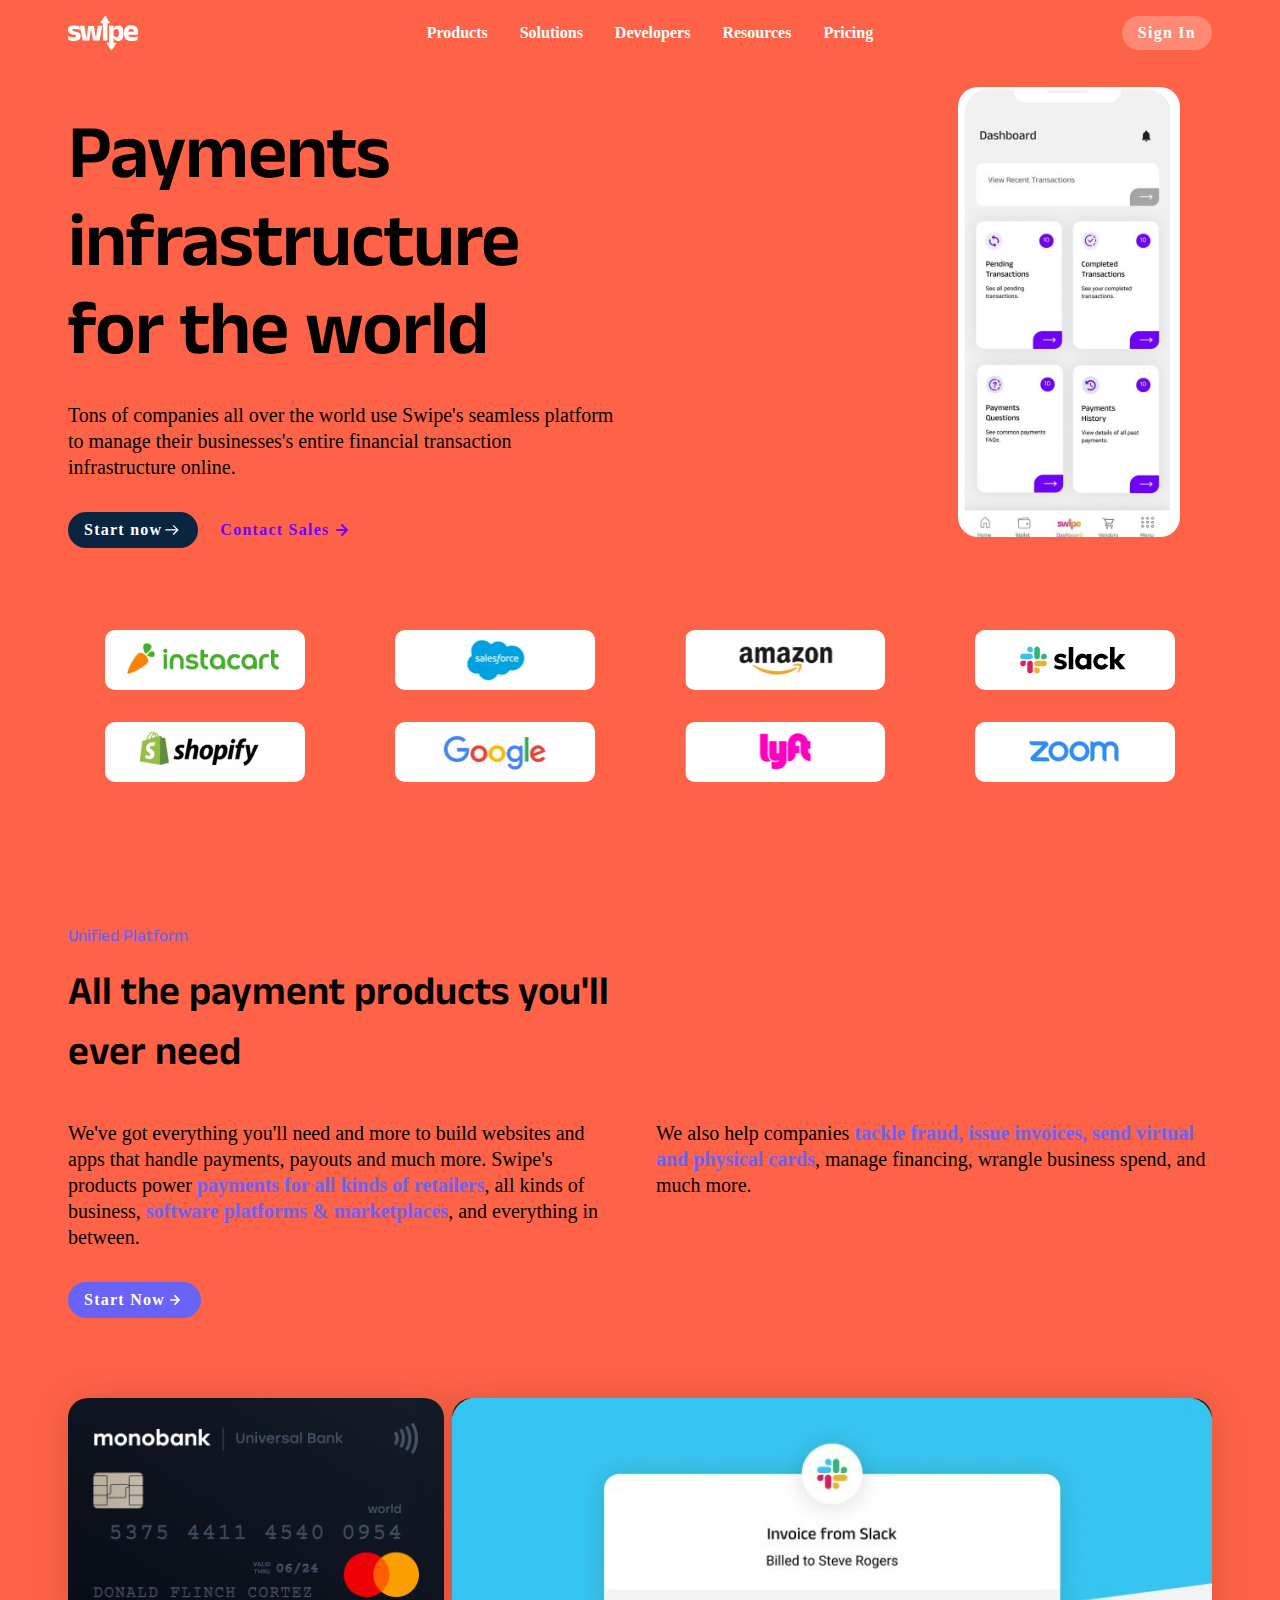
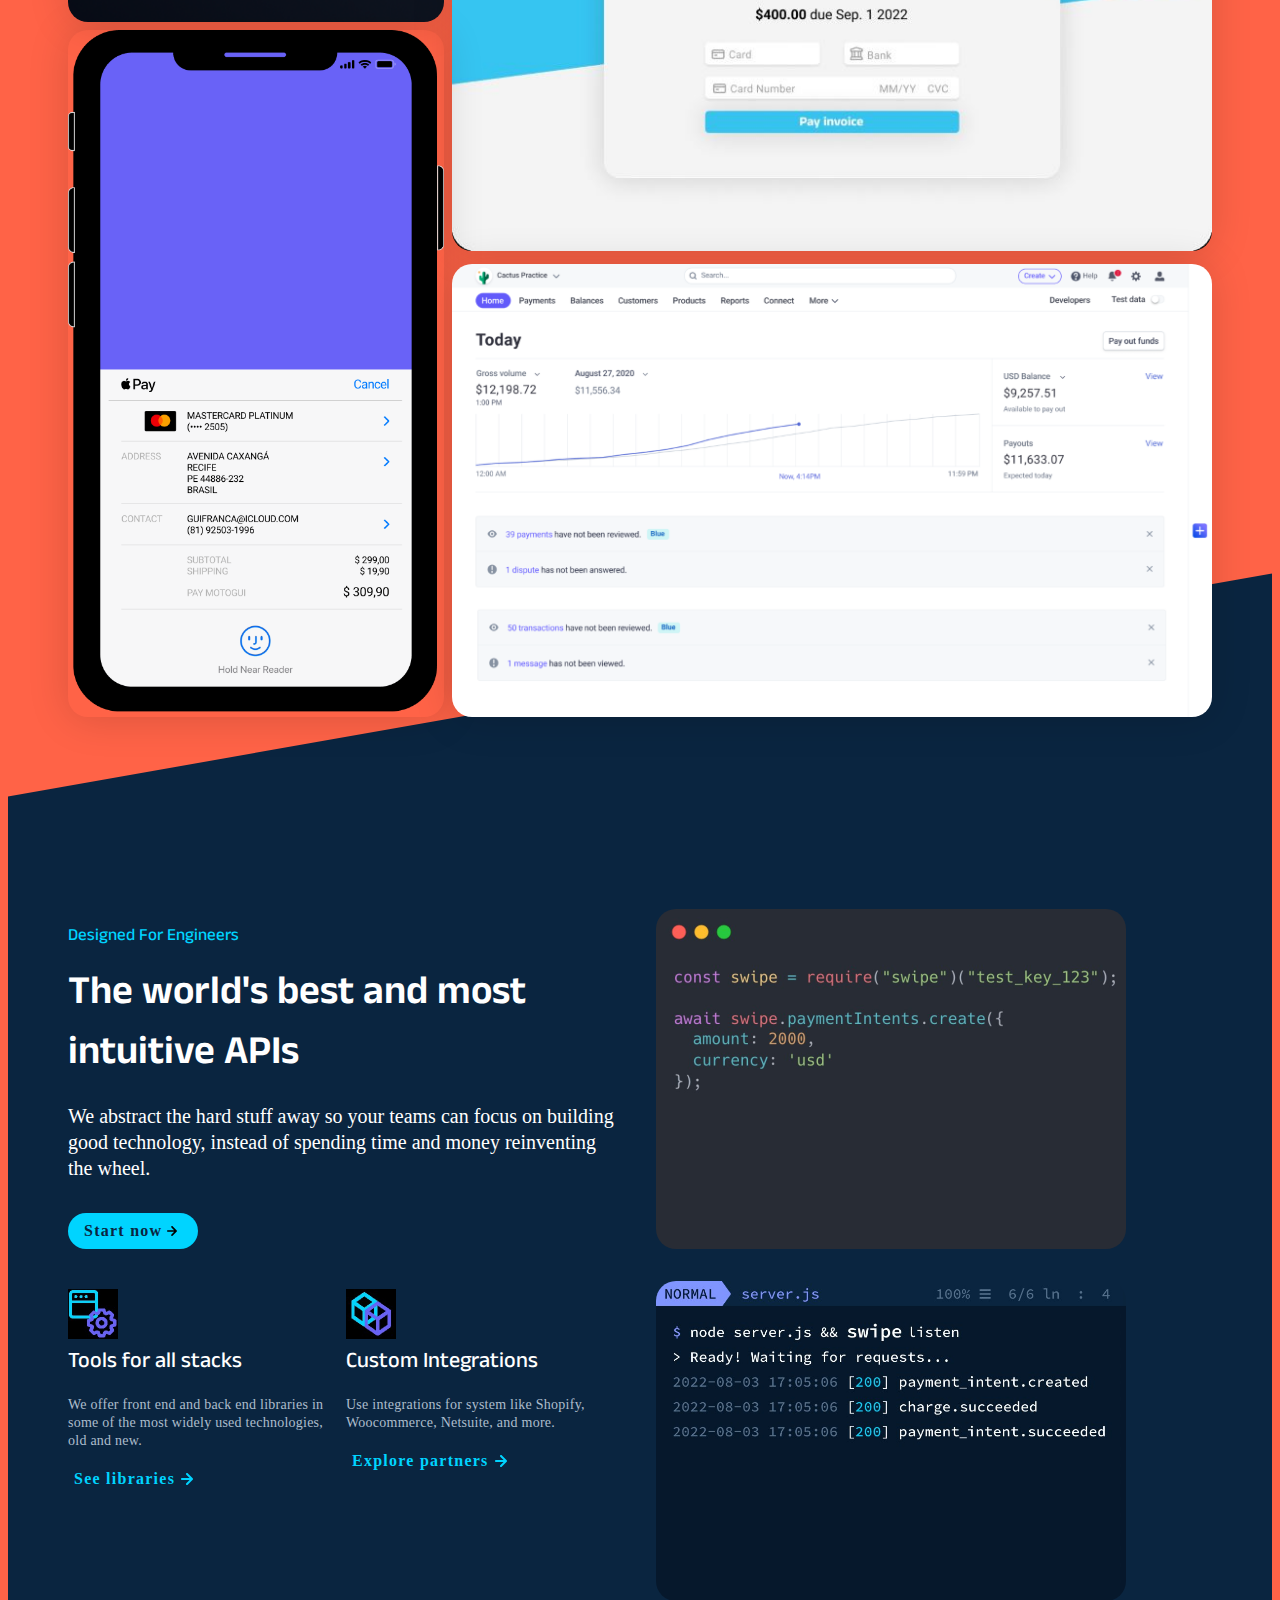
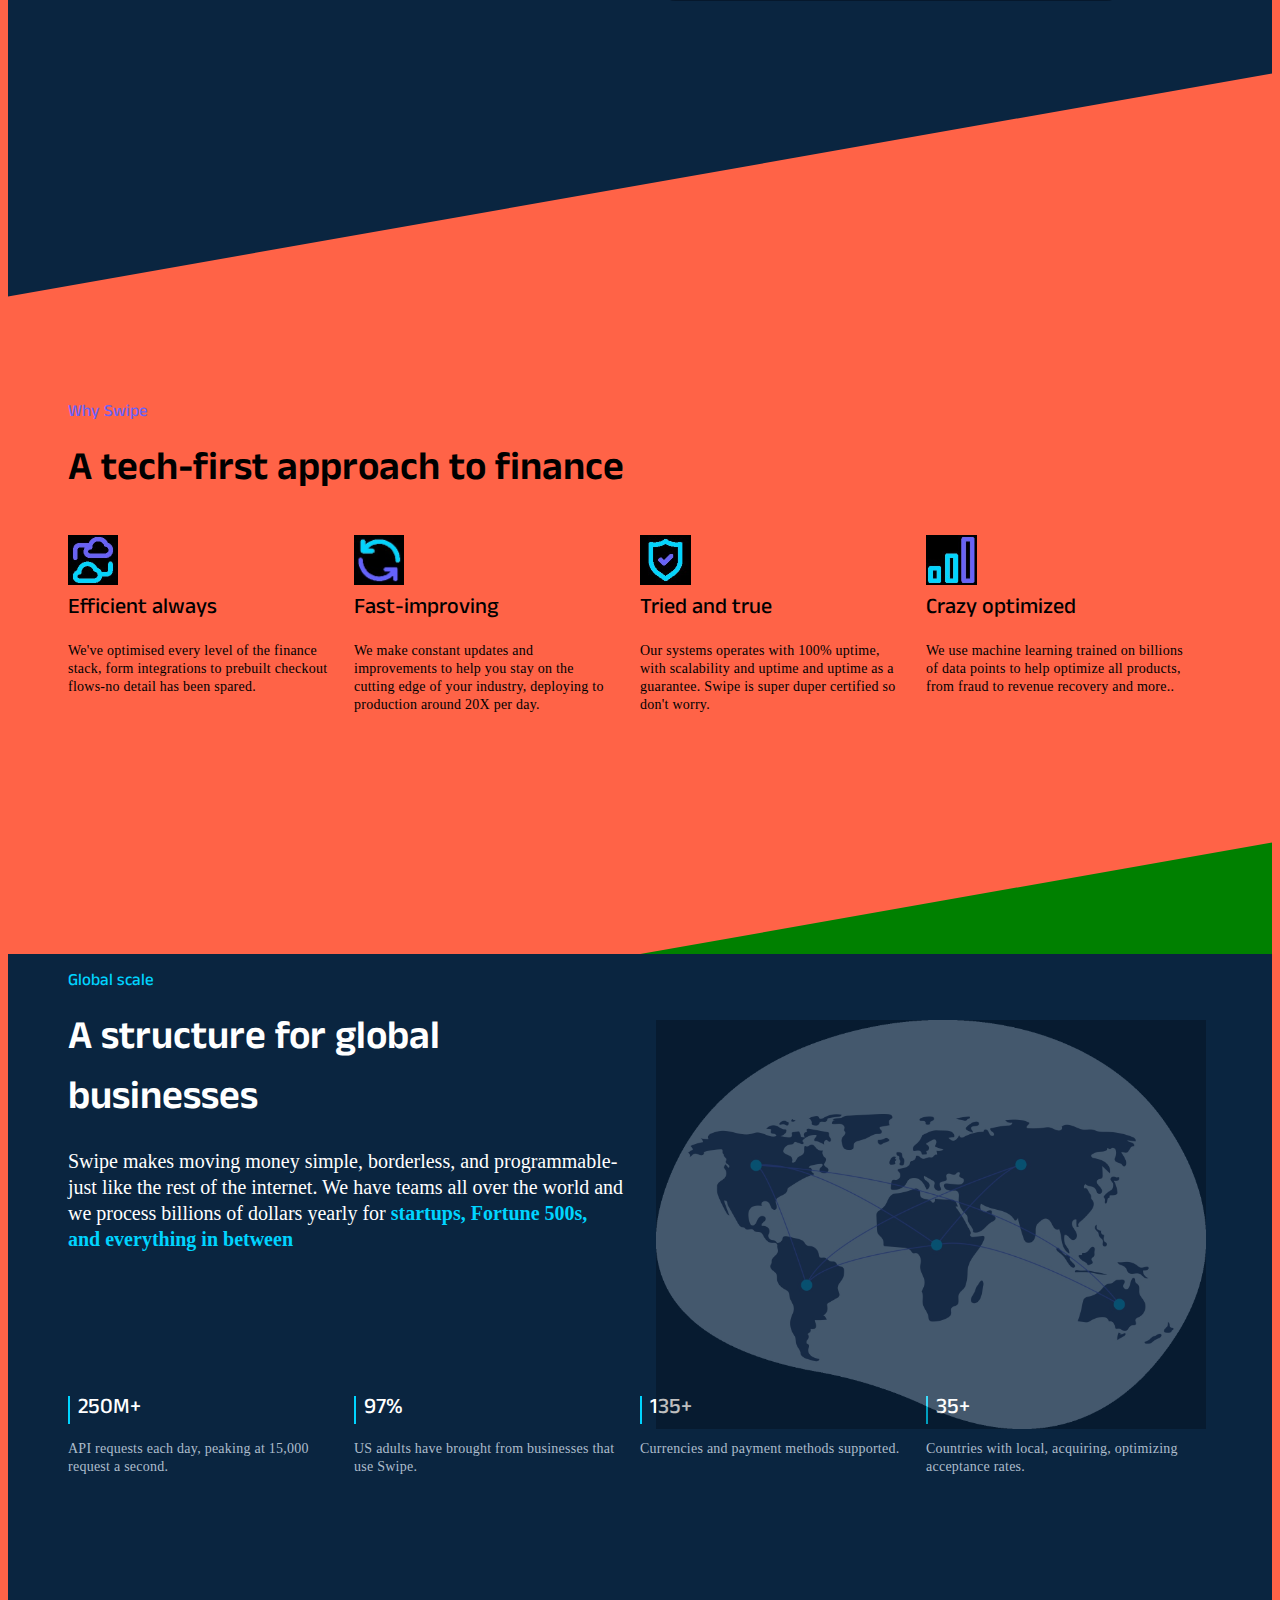
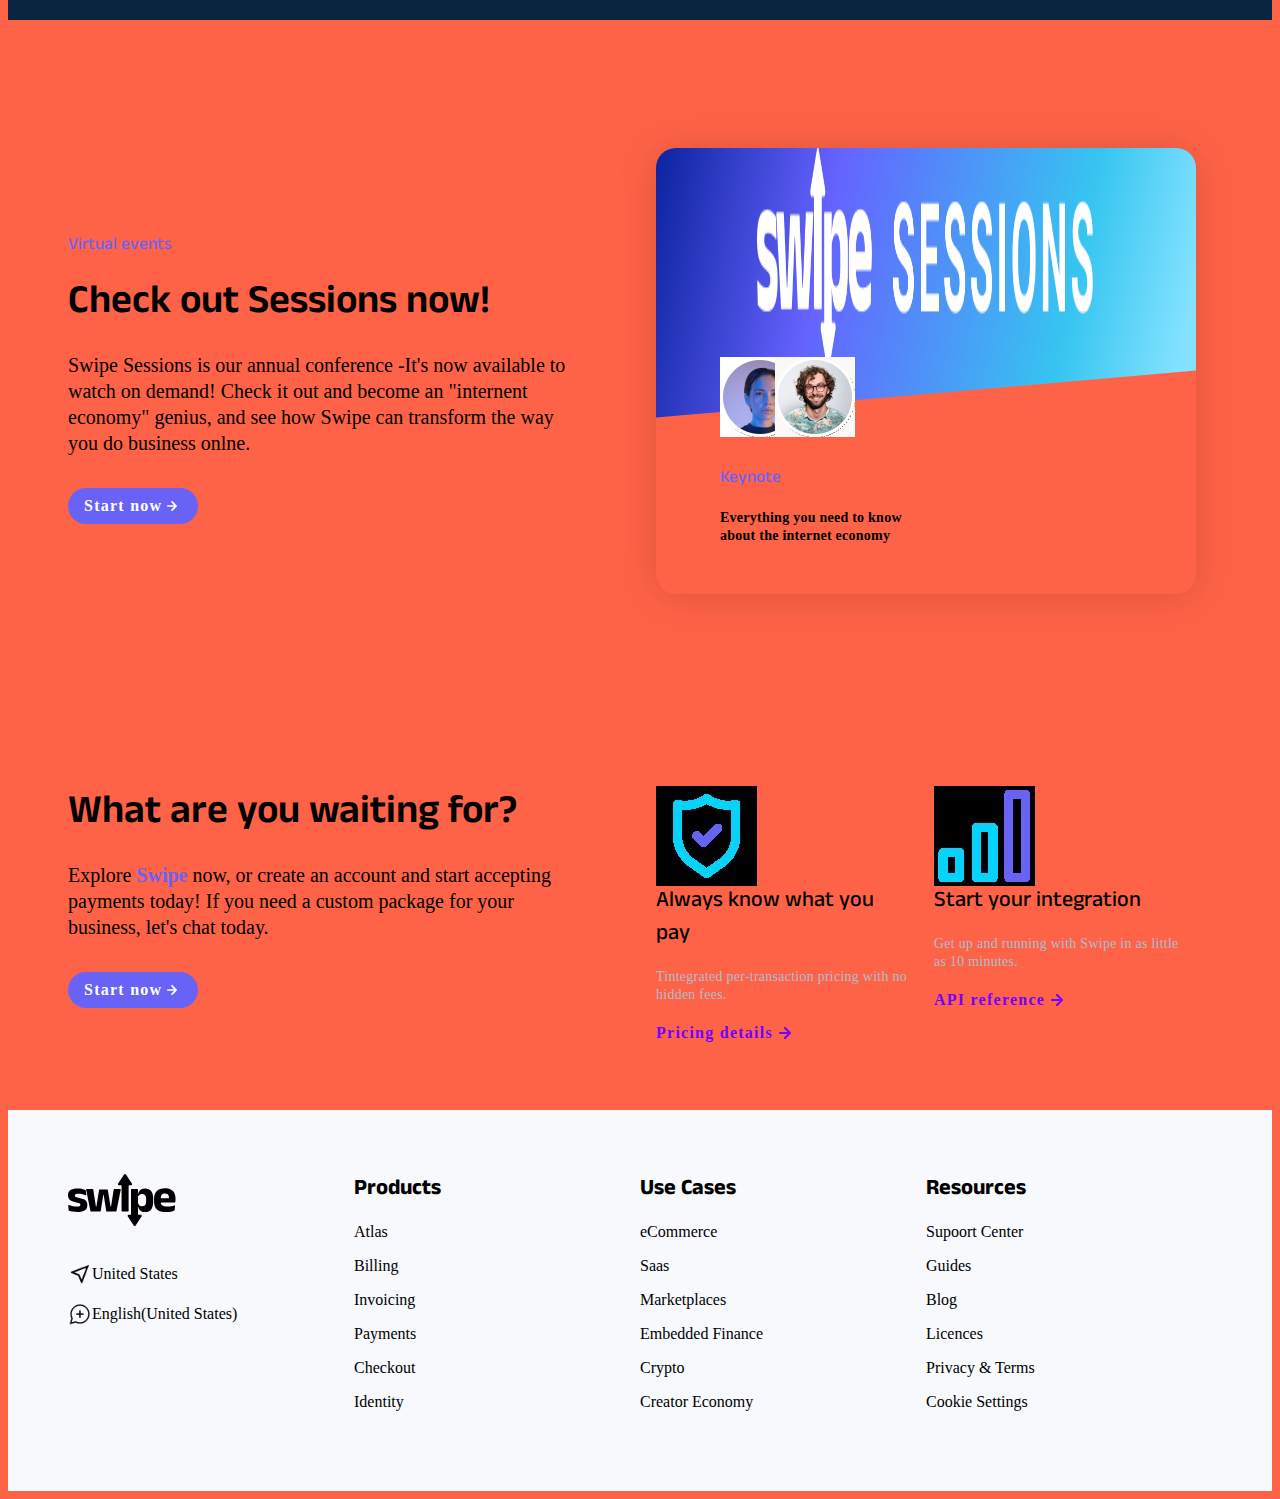
==== commit 3341b576: "swipe-pro" ====
--- a/index.html
+++ b/index.html
@@ -12,6 +12,7 @@
       rel="stylesheet" />
     <link rel="stylesheet" href="main.css" />
   </head>
+
   <body>
     <nav class="navbar">
       <img src="/photos/logo-white.svg" alt="Swipe, inc." />
@@ -114,6 +115,7 @@
       <!-- INTEGRATION SECTION -->
 
       <div class="integration-section">
+
         <div class="section-container two-column">
           <div class="col-left">
             <p class="subtitle2">Designed For Engineers</p>
@@ -216,11 +218,13 @@
           </div>
         </div>
       </div>
+
       <div class="global-section">
         <div class="section-container">
           <div class="two-column">
             <div class="col-left">
-              <div class="subtitle2">Global scale</div>
+              <p class="subtitle2">Global scale</p>
+
               <h2>A structure for global businesses</h2>
               <p>
                 Swipe makes moving money simple, borderless, and programmable-
@@ -230,42 +234,189 @@
                   >startups, Fortune 500s, and everything in between</a
                 >
               </p>
-              <div class="col-right">
-                <img id="globe" src="/photos/global-graphic.jpeg" alt="" />
+            </div>
+            <div class="col-right">
+              <img id="globe" src="/photos/global-graphic.jpeg" alt="" />
+            </div>
+          </div>
+
+          <div class="card-container">
+            <div class="card">
+              <h3>250M+</h3>
+              <p class="secondary-text">
+                API requests each day, peaking at 15,000 request a second.
+              </p>
+            </div>
+
+            <div class="card">
+              <h3>97%</h3>
+              <p class="secondary-text">
+                US adults have brought from businesses that use Swipe.
+              </p>
+            </div>
+
+            <div class="card">
+              <h3>135+</h3>
+              <p class="secondary-text">
+                Currencies and payment methods supported.
+              </p>
+            </div>
+
+            <div class="card">
+              <h3>35+</h3>
+              <p class="secondary-text">
+                Countries with local, acquiring, optimizing acceptance rates.
+              </p>
+            </div>
+          </div>
+        </div>
+      </div>
+
+      <!--Virtual Events Section  -->
+
+      <div class="virtual-events-section">
+        <div class="section-container two-column">
+          <div class="col-left">
+            <p class="subtitle">Virtual events</p>
+            <h2>Check out Sessions now!</h2>
+            <p>
+              Swipe Sessions is our annual conference -It's now available to
+              watch on demand! Check it out and become an "internent economy"
+              genius, and see how Swipe can transform the way you do business
+              onlne.
+            </p>
+            <button class="primary-button with-icon">
+              Start now
+              <img src="/photos/arrow-right-light.svg" alt="" />
+            </button>
+          </div>
+          <div class="col-right">
+            <div class="swipe-sessions-card">
+              <div class="card-top">
+                <img
+                  id="sessions-logo"
+                  src="/photos/swipe-sessions.png"
+                  width="100%"
+                  height="100%"
+                  alt="" />
+                <div class="avatars">
+                  <img src="/photos/avatar1.jpeg" alt="" />
+                  <img src="/photos/avatar2.jpeg" alt="" />
+                </div>
               </div>
-            </div>
-          </div>
-          <div class="card-container">
-            <div class="card">
-              <h3>250M+</h3>
-              <p class="secondary-text">
-                API requests each day, peaking at 15,000 request a second.
-              </p>
-            </div>
-
-            <div class="card">
-              <h3>97%</h3>
-              <p class="secondary-text">
-                US adults have brought from businesses that use Swipe.
-              </p>
-            </div>
-
-            <div class="card">
-              <h3>135+</h3>
-              <p class="secondary-text">
-                Currencies and payment methods supported.
-              </p>
-            </div>
-
-            <div class="card">
-              <h3>35+</h3>
-              <p class="secondary-text">
-                Countries with local, acquiring, optimizing acceptance rates.
-              </p>
-            </div>
-          </div>
-        </div>
-      </div>
+
+              <div class="card-bottom">
+                <div class="card-content">
+                  <p class="subtitle">Keynote</p>
+                  <p class="secondary-text">
+                    Everything you need to know about the internet economy
+                  </p>
+                </div>
+              </div>
+            </div>
+          </div>
+        </div>
+      </div>
+
+      <!-- GETTING STARTED SECTION -->
+
+      <div class="getting-started-section">
+        <div class="section-container two-column">
+          <div class="col-left">
+            <h2>What are you waiting for?</h2>
+            <p>
+              Explore <a href="#">Swipe</a> now, or create an account and start
+              accepting payments today! If you need a custom package for your
+              business, let's chat today.
+            </p>
+            <button class="primary-button with-icon">
+              Start now
+              <img src="/photos/arrow-right-light.svg" alt="" />
+            </button>
+          </div>
+
+          <div class="col-right">
+            <div class="card">
+              <img src="/photos/shield-icon.jpeg" alt="" />
+              <h3>Always know what you pay</h3>
+              <p class="secondary-text">
+                Tintegrated per-transaction pricing with no hidden fees.
+              </p>
+
+              <button class="button secondary-button with-icon">
+                Pricing details
+                <img src="/photos/arrow-right-purple.svg" alt="" />
+              </button>
+            </div>
+
+            <div class="card">
+              <img src="/photos/bars-icon.jpeg" alt="" />
+              <h3>Start your integration</h3>
+              <p class="secondary-text">
+                Get up and running with Swipe in as little as 10 minutes.
+              </p>
+
+              <button class="button secondary-button with-icon">
+                API reference
+                <img src="/photos/arrow-right-purple.svg" alt="" />
+              </button>
+            </div>
+          </div>
+        </div>
+      </div>
+
+      <footer class="footer">
+        <div class="section-container">
+          <div class="col">
+            <img src="/photos/logo-dark.svg" alt="" id="footer-logo" />
+            <div class="icon-link">
+              <img src="/photos/location-icon.jpeg" alt="" />
+              <a href="#">United States</a>
+            </div>
+
+            <div class="icon-link">
+              <img src="/photos/comment-icon.jpeg" alt="" />
+              <a href="#">English(United States)</a>
+            </div>
+          </div>
+
+          <div class="col">
+            <h3>Products</h3>
+            <ul>
+              <li><a href="#">Atlas</a></li>
+              <li><a href="#">Billing</a></li>
+              <li><a href="#">Invoicing</a></li>
+              <li><a href="#">Payments</a></li>
+              <li><a href="#">Checkout</a></li>
+              <li><a href="#">Identity</a></li>
+            </ul>
+          </div>
+
+          <div class="col">
+            <h3>Use Cases</h3>
+            <ul>
+              <li><a href="#">eCommerce</a></li>
+              <li><a href="#">Saas</a></li>
+              <li><a href="#">Marketplaces </a></li>
+              <li><a href="#">Embedded Finance </a></li>
+
+              <li><a href="#">Crypto</a></li>
+              <li><a href="#">Creator Economy</a></li>
+            </ul>
+          </div>
+          <div class="col">
+            <h3>Resources</h3>
+            <ul>
+              <li><a href="#">Supoort Center</a></li>
+              <li><a href="#">Guides</a></li>
+              <li><a href="#">Blog</a></li>
+              <li><a href="#">Licences</a></li>
+              <li><a href="#">Privacy & Terms</a></li>
+              <li><a href="">Cookie Settings</a></li>
+            </ul>
+          </div>
+        </div>
+      </footer>
     </main>
   </body>
 </html>
--- a/main.css
+++ b/main.css
@@ -37,6 +37,10 @@
   --bg-light: #f7f9fc;
 
   --standard-box-shadow: 0px 2px 40px rgba(0, 0, 0, 0.15);
+  --primary-gradient: linear-gradient(101.33deg, #08209a 0.76%,
+  #6563ff 33.33%,
+  #36c5f0 76.92%,
+  #83e2ff 96.96%);
 }
 
 body {
@@ -55,6 +59,7 @@
 
 main {
   width: 100%;
+  margin: var(--spacing-xlg)0 0 0;
 }
 
 h1 {
@@ -310,9 +315,7 @@
   justify-content: center;
 }
 
-main {
-  margin: var(--spacing-xlg) 0;
-}
+
 .button-container {
   display: flex;
   margin: var(--spacing-md) 0;
@@ -357,6 +360,7 @@
 .partners-grid img {
   height: 60px;
   place-self: center;
+  border-radius: 10px;
 }
 
 /* UNIFIED PLATFORM-SECTION */
@@ -432,10 +436,25 @@
 
 .integration-section {
   color: var(--test-light);
-  background-color: var(--primary-accent);
-  width: 100%;
-  display: flex;
-  justify-content: center;
+  /* background-color: var(--primary-accent); */
+  width: 100%;
+  display: flex;
+  justify-content: center;
+  position: relative;
+  padding: calc(var(--spacing-xlg) *3) 0;
+}
+
+.integration-section::before {
+    content: "";
+    width: 100%;
+    height: 1100px;
+    background-color: var(--primary-accent);
+    position: absolute;
+    top: -32px;
+    left: 0;
+    z-index: -1;
+    transform: skewY(-10deg);
+
 }
 
 .integration-section .primary-button {
@@ -477,11 +496,13 @@
   width: 100%;
   display: flex;
   justify-content: center;
+  padding: calc(var(--spacing-xlg) *3) 0;
 }
 
 .why-swipe-section .card-container {
   display: flex;
   margin: var(--spacing-lg) 0;
+ 
 }
 
 .why-swipe-section .card-container .card {
@@ -489,6 +510,7 @@
   padding: 0 var(--spacing-sm) 0 0;
   margin: 0 var(--spacing-md) 0 0;
   box-sizing: border-box;
+ 
 }
 
 .why-swipe-section .secondary-text {
@@ -504,6 +526,19 @@
   color: var(--test-light);
   position: relative;
   padding: var((--spacing-xlg) *3) 0;
+}
+
+.global-section::before {
+    content: "";
+    width: 100%;
+    height: 120px;
+    background-color: green;
+    position: absolute;
+    top: -32;
+    left: 0;
+    transform: skewY(-10deg);
+    z-index: -1;
+    
 }
 
 .global-section a {
@@ -533,8 +568,198 @@
 }
 
 #globe {
-    max-width: 844px;
+    max-width: 550px;
     opacity: 25%;
     position: absolute;
     top: 10%;
 }
+
+
+
+/* VIRTUAL EVENTS SECTION */
+
+.virtual-events-section {
+    display: flex;
+    justify-content: center;
+    padding: calc(var(--spacing-xlg) * 2) 0;
+  }
+  
+  .virtual-events-section .primary-button {
+    background-color: var(--purple-1);
+    margin: var(--spacing-md) 0 0 0;
+  }
+  .virtual-events-section .primary-button:hover {
+    background-color: var(--primary-accent);
+  }
+  
+  .virtual-events-section .col-left {
+    height: 446px;
+    padding: 0 var(--spacing-xlg) 0 0;
+  }
+  
+  .swipe-sessions-card {
+    width: 540px;
+    height: 446px;
+    box-shadow: var(--standard-box-shadow);
+    border-radius: 20px;
+    overflow: hidden;
+  }
+  
+  .swipe-sessions-card .card-top {
+    width: 100%;
+    height: 50%;
+    display: flex;
+    justify-content: center;
+    align-items: center;
+    position: relative;
+    /* transform: rotate(10deg); */
+  }
+  
+  .swipe-sessions-card .card-top::before {
+    background: var(--primary-gradient);
+    content: "";
+    width: 100%;
+    height: 150%;
+    position: absolute;
+    top: -40%;
+    transform: skewY(-5deg);
+    z-index: 1;
+  }
+  
+  #sessions-logo {
+    z-index: 2;
+    width: 338px;
+  }
+  
+  .virtual-events-section .avatars {
+    position: absolute;
+    bottom: -70px;
+    left: var(--spacing-xlg);
+    z-index: 3;
+    /* width: 140px;
+    height: 80px; */
+  }
+  
+  .virtual-events-section .avatars img {
+    width: 80px;
+  }
+  
+  .virtual-events-section .avatars img:nth-of-type(2) {
+    position: absolute;
+    left: 55px;
+  }
+  
+  .virtual-events-section .card-bottom {
+    width: 100%;
+    height: 50%;
+    box-sizing: border-box;
+    padding: var(--spacing-xlg);
+  }
+  .virtual-events-section .card-bottom .subtitle {
+    margin: var(--spacing-lg) 0 0 0;
+  }
+  
+  .virtual-events-section .card-bottom .secondary-text {
+    color: var(--text-dark);
+    font-weight: 700;
+    width: 50%;
+  }
+
+  /* GETTING STARTED SECTION */
+
+  .getting-started-section {
+    display: flex;
+    justify-content: center;
+    padding: var(--spacing-xlg) 0;
+  }
+
+  .getting-started-section .primary-button {
+    background-color: var(--purple-1);
+    margin: var(--spacing-md) 0;
+  }
+
+  .getting-started-section .primary-button:hover {
+    background-color: var(--primary-accent);
+  }
+
+  .getting-started-section .col-left {
+    padding: 0 var(--spacing-xlg) 0 0;
+
+  }
+
+  .getting-started-section .col-right {
+    flex-direction: row;
+  }
+
+  .getting-started-section .col-right .card {
+   width: 50%;
+   box-sizing: border-box;
+   padding: 0 var(--spacing-sm)0 0;
+   margin: 0 var(--spacing-md) 0 0;
+
+}
+
+.getting-started-section .col-right .card  .secondary-button {
+    color: var(--purple-2);
+    padding-left: 0;
+
+}
+
+/* FOOTER STYLES */
+.footer {
+    display: flex;
+    justify-content: center;
+    background-color: var(--bg-light);
+    padding: var(--spacing-xlg) 0;
+}
+
+#footer-logo {
+    max-width: 108px;
+    margin: 0 0 var(--spacing-md) 0;
+}
+
+.footer .section-container {
+    display: flex;
+    justify-content: space-between;
+
+}
+
+.footer .col {
+    width: 25%;
+}
+
+.footer .col ul {
+    list-style-type: none;
+    margin: 0;
+    padding: 0;
+}
+
+.footer .col ul li {
+   margin: var(--spacing-md) 0;
+}
+
+.footer .col a {
+    color: var(--text-dark);
+    font-weight:normal ;
+}
+
+.footer .col a:hover {
+    color: var(--purple-1);
+    text-decoration: underline;
+}
+
+.footer .icon-link {
+    display: flex;
+    align-items: center;
+    margin: var(--spacing-md) 0;
+
+}
+
+.footer .icon-link img {
+    width: 24px;
+}
+
+.footer h3 {
+    font-size: var(--h6-size);
+    font-weight: 700;
+}
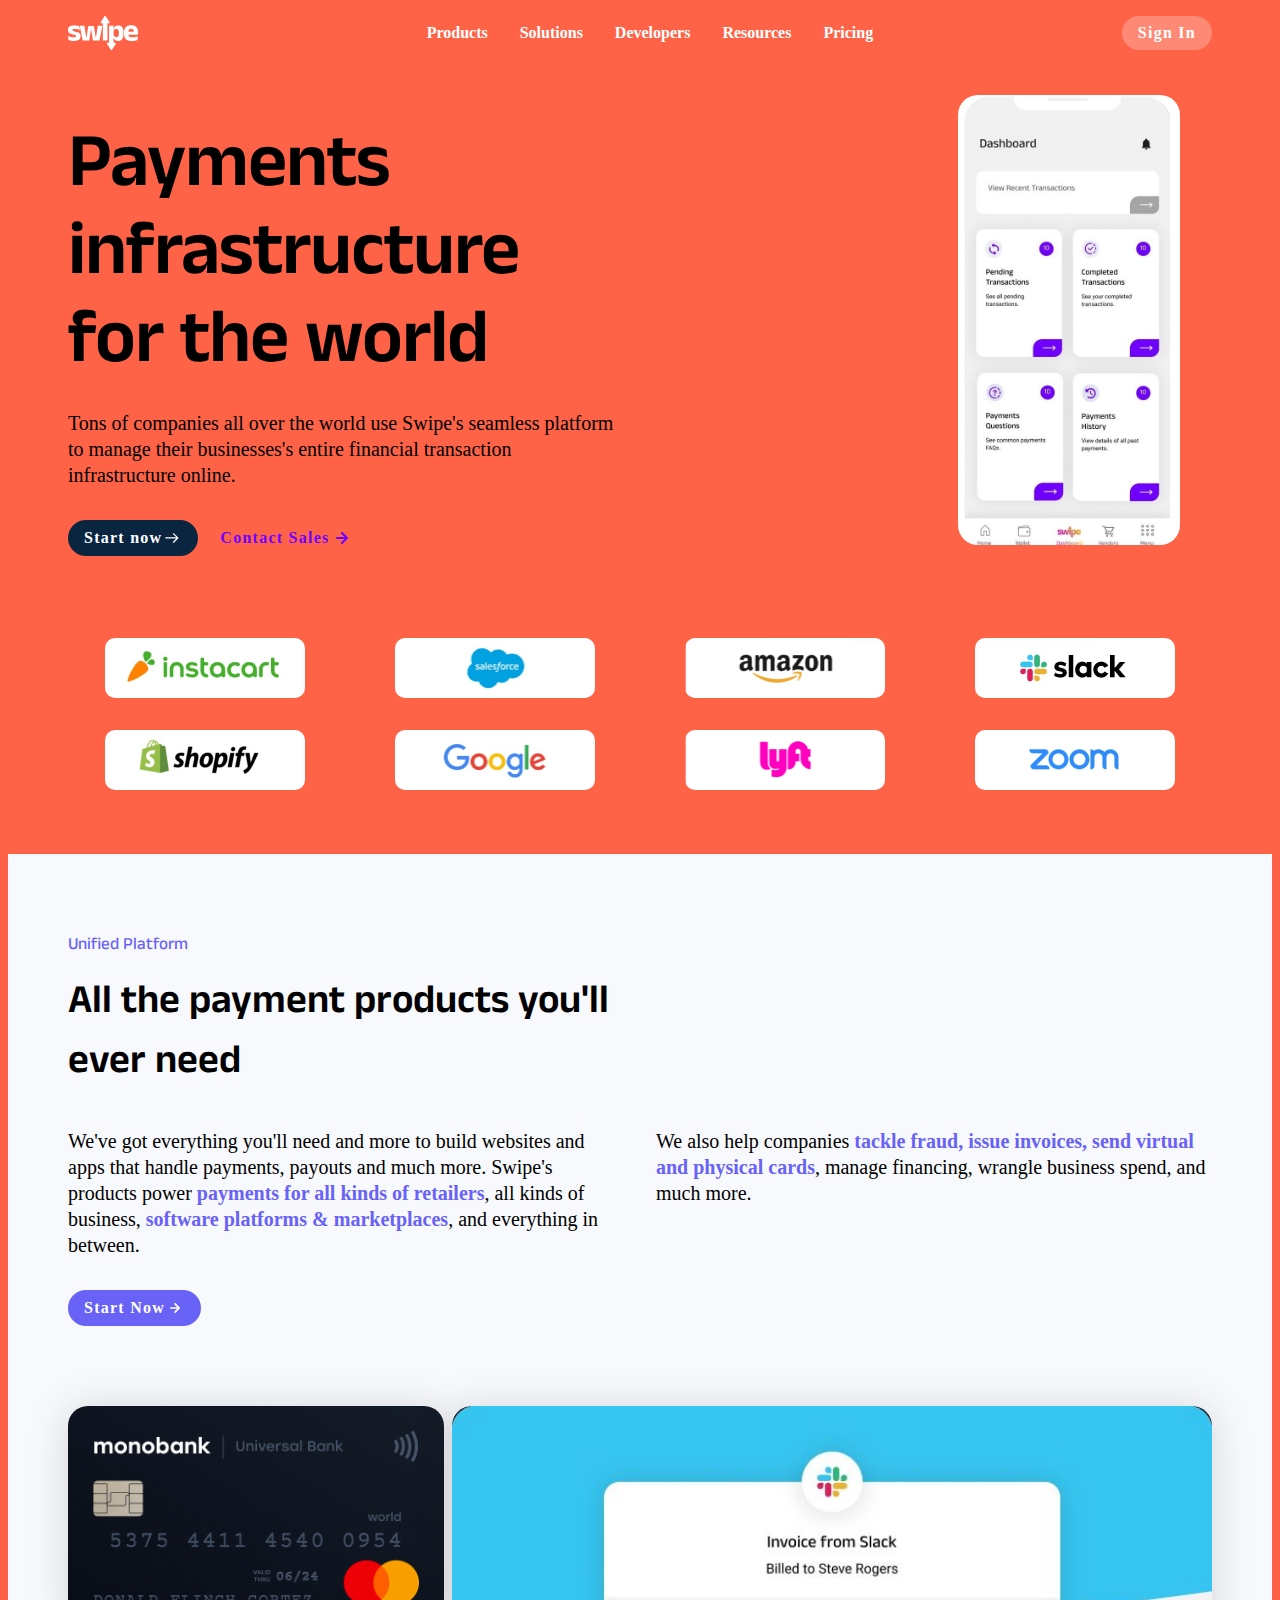
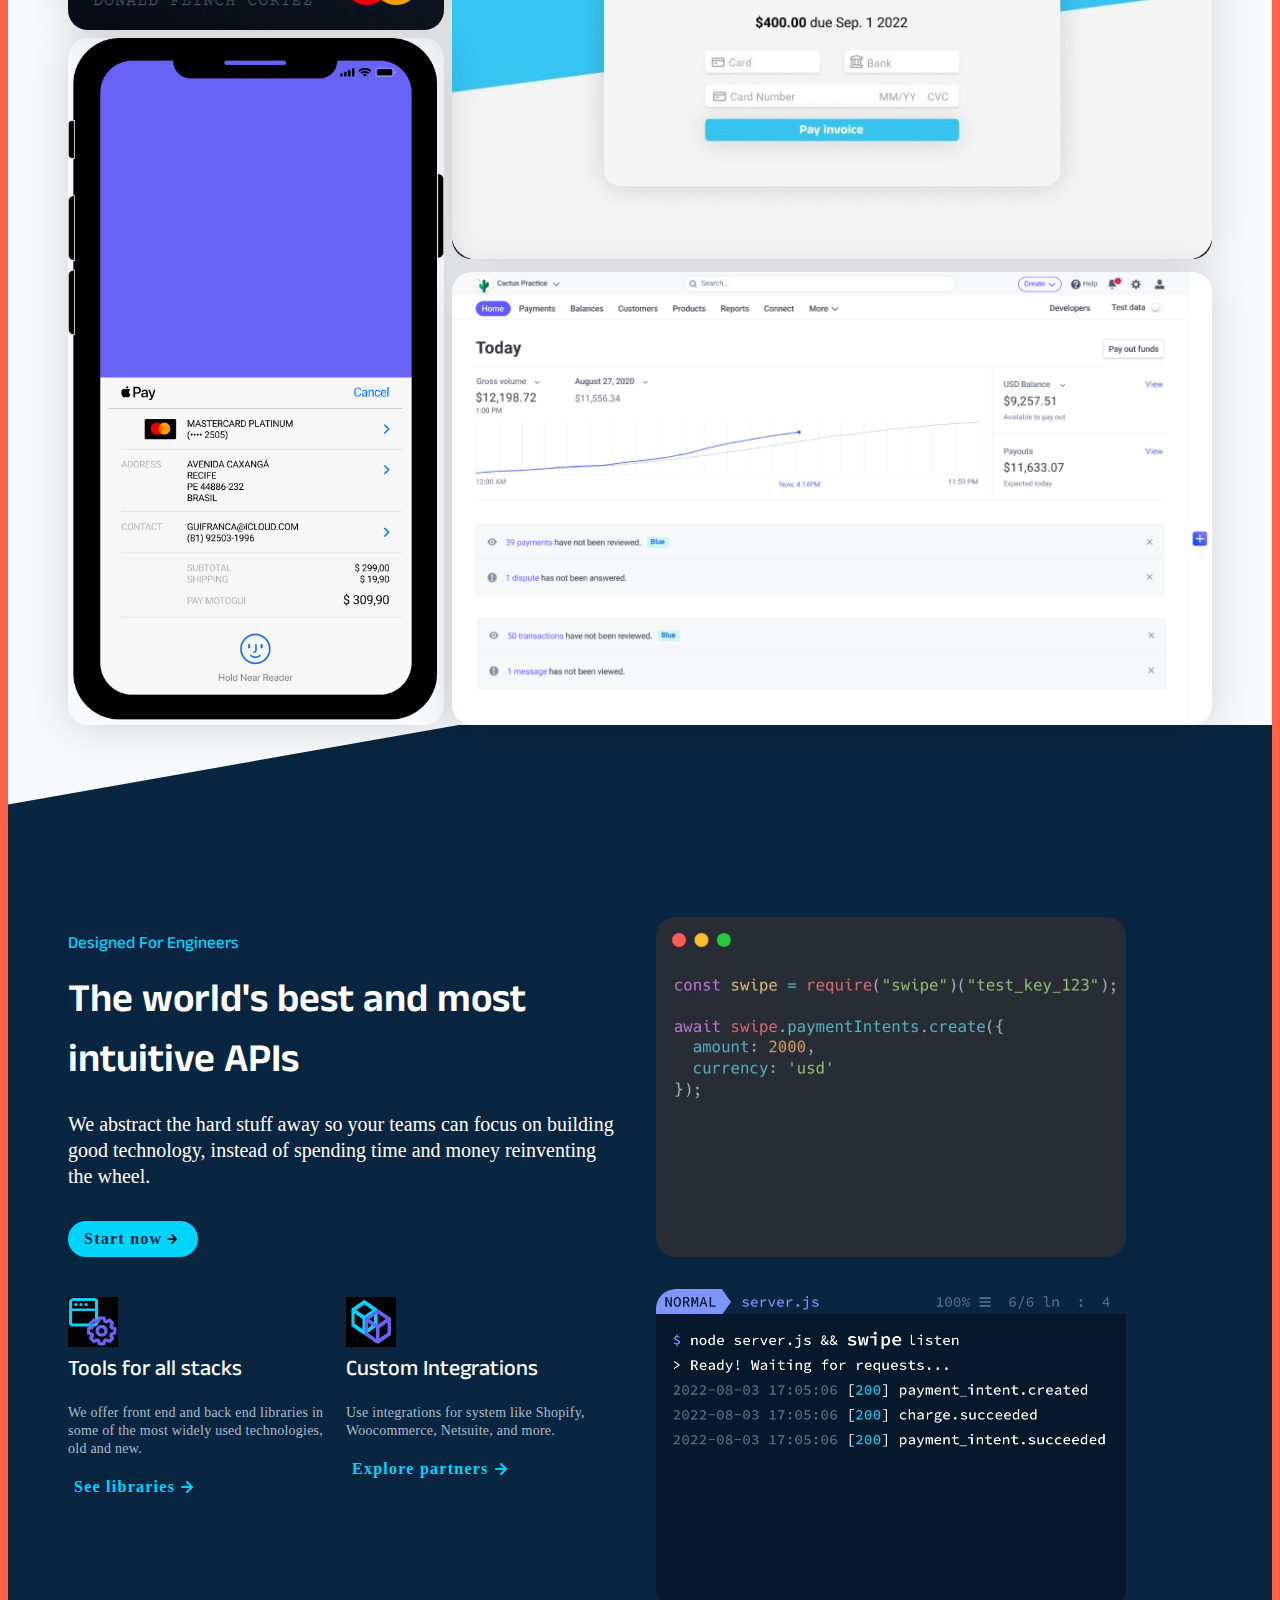
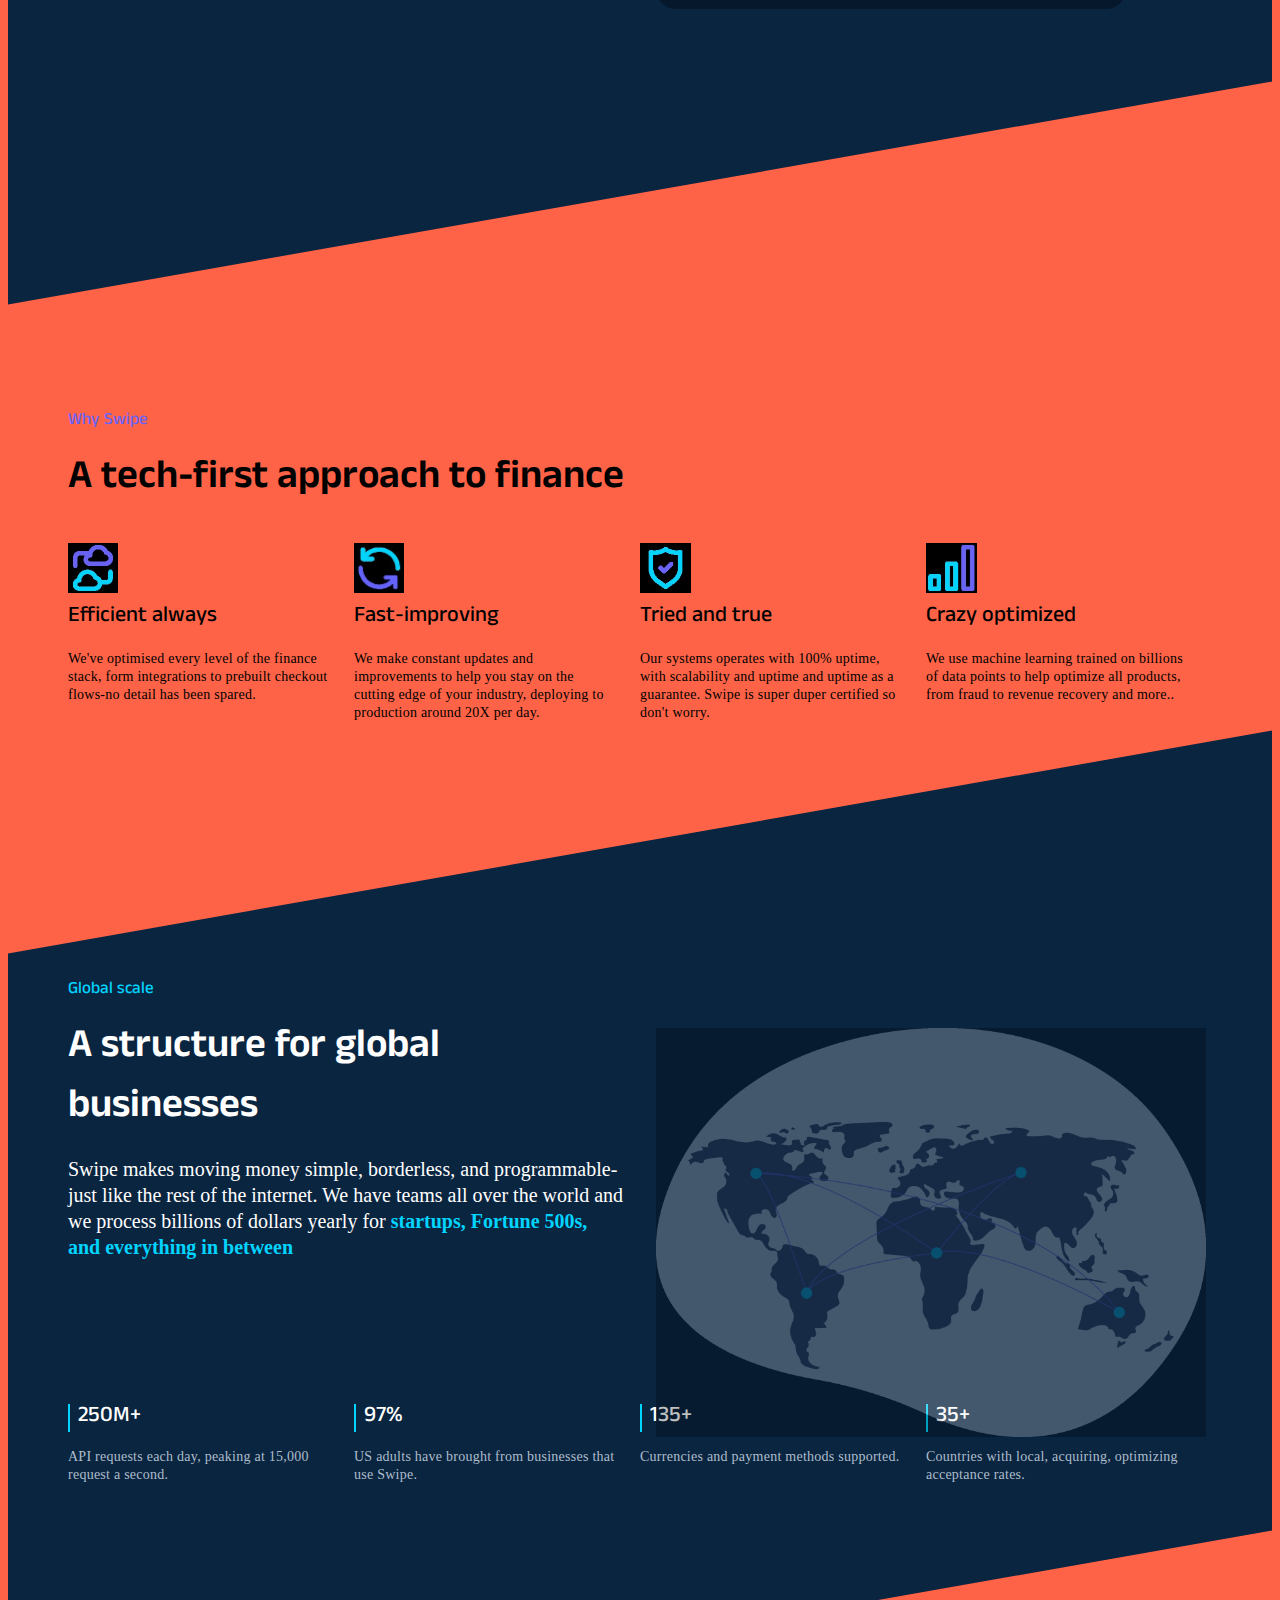
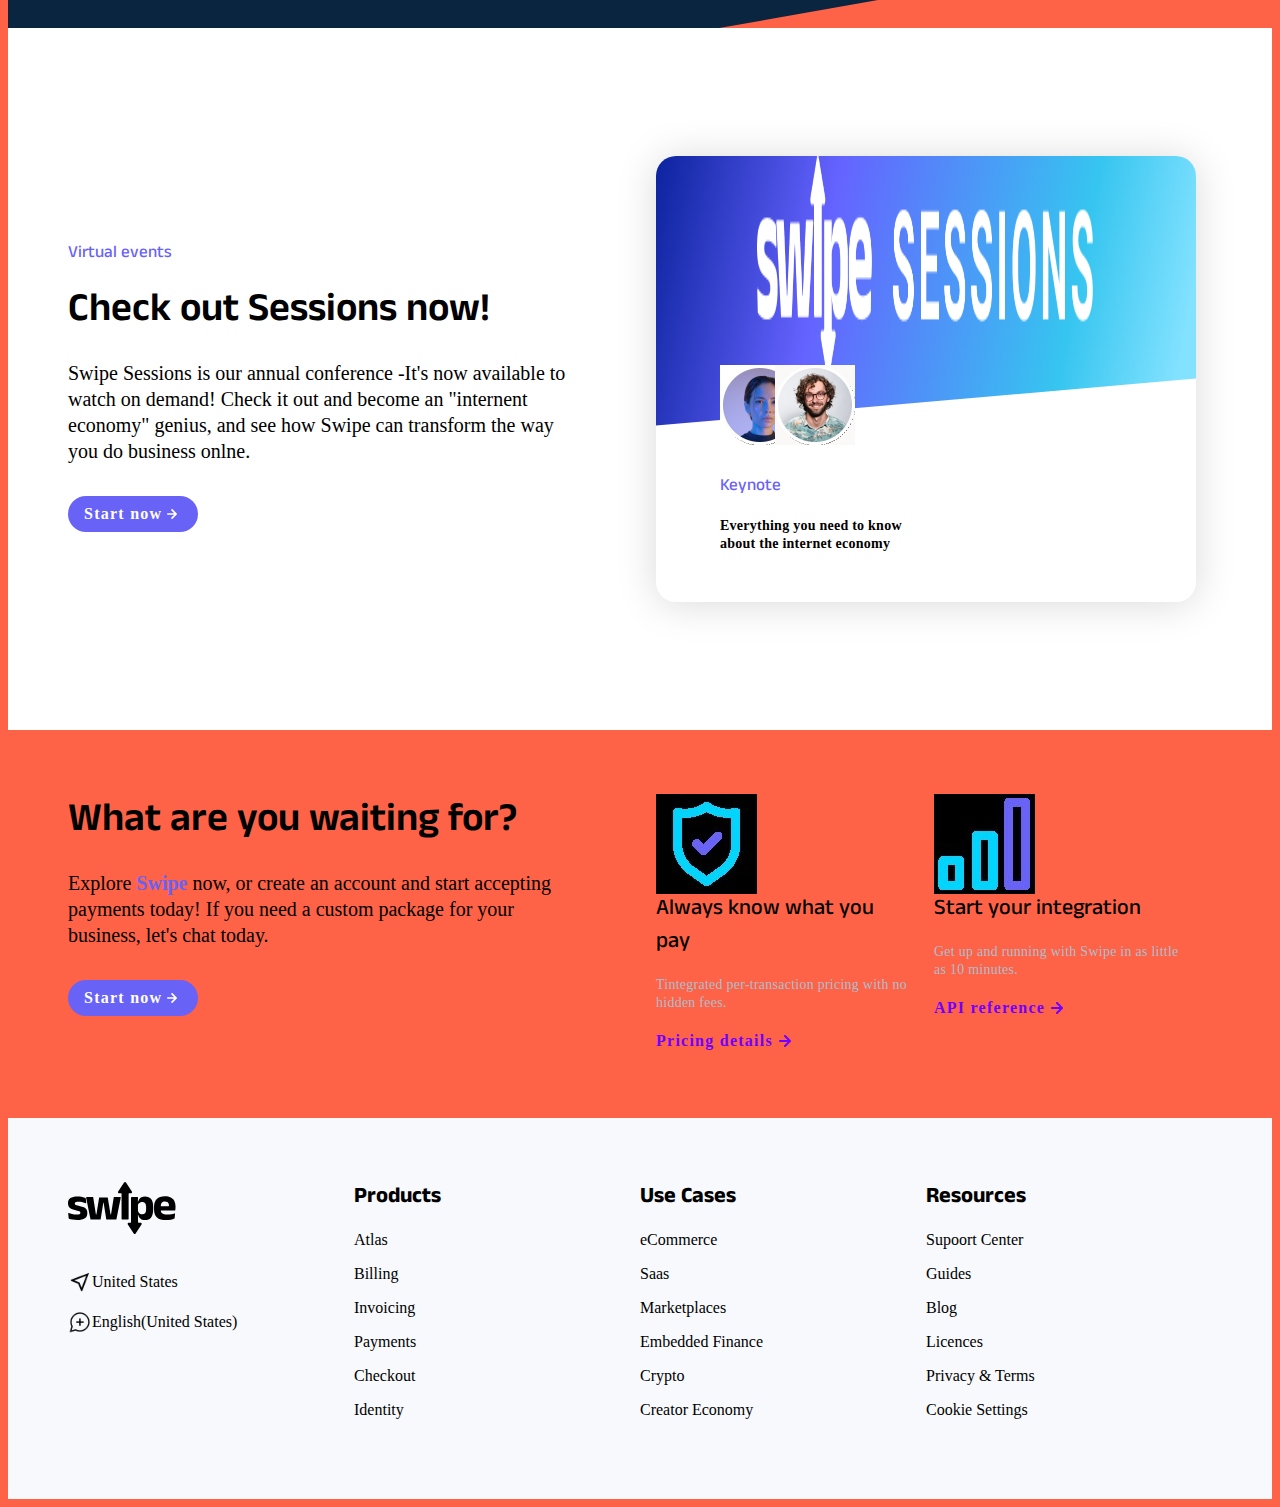
==== commit 9b432127: "swipe updates" ====
--- a/index.html
+++ b/index.html
@@ -27,6 +27,11 @@
       <button class="primary-button navbar-button">Sign In</button>
     </nav>
     <main>
+        <!-- GRADIENT BACKGROUND -->
+        <canvas id="gradient-canvas"></canvas>
+
+
+         <!-- Hero Section -->
       <div class="hero">
         <div class="section-container two-column">
           <div class="col-left">
--- a/main.css
+++ b/main.css
@@ -297,6 +297,7 @@
   width: 100%;
   max-width: var(--standard-width);
   padding: 0 var(--spacing-md);
+  margin: 0 0 var(--spacing-sm) 0;
 }
 
 .navbar-button {
@@ -305,6 +306,24 @@
 
 .navbar-button:hover {
   background-color: rgba(250, 250, 250, 0.5);
+}
+
+/* ANIMATED GRADIENT */
+#gradient-canvas { 
+   width: 200%;
+   height: 970px;
+   transform: rotate(-10deg);
+   position: absolute;
+   top: -600px;
+   left: -50%;
+   z-index: -1;
+   --gradient-color-1: #ef008f;
+   --gradient-color-2: #187848;
+    --gradient-color-3: #b58c10;
+    --gradient-color-4: #ef008f;
+
+
+
 }
 
 /* HERO STYLES */
@@ -370,6 +389,7 @@
   width: 100%;
   display: flex;
   justify-content: center;
+  background-color: var(--bg-light);
 }
 
 .unified-platform-section h2 {
@@ -392,6 +412,8 @@
   width: 100%;
   display: flex;
   justify-content: center;
+  background-color: var(--bg-light);
+
 }
 
 .graphic-grid {
@@ -457,6 +479,19 @@
 
 }
 
+.integration-section::after {
+    content: "";
+    background-color: var(--bg-light);
+    width: 100%;
+    height: 50%;
+    position: absolute;
+    top: 0;
+    left: 0;
+    z-index: -2;
+}
+
+
+
 .integration-section .primary-button {
   background-color: var(--blue-1);
   color: var(--primary-accent);
@@ -519,22 +554,22 @@
 
 /* GLOBAL SECTION */
 .global-section {
-  background-color: var(--primary-accent);
+  /* background-color: var(--primary-accent); */
   width: 100%;
   display: flex;
   justify-content: center;
   color: var(--test-light);
   position: relative;
-  padding: var((--spacing-xlg) *3) 0;
+  padding: var((--spacing-xlg) *3) 0 0 0;
 }
 
 .global-section::before {
     content: "";
     width: 100%;
-    height: 120px;
-    background-color: green;
+    height: 800px;
+    background-color: var(--primary-accent);
     position: absolute;
-    top: -32;
+    top: -120px;
     left: 0;
     transform: skewY(-10deg);
     z-index: -1;
@@ -582,11 +617,23 @@
     display: flex;
     justify-content: center;
     padding: calc(var(--spacing-xlg) * 2) 0;
+    position: relative;
   }
   
   .virtual-events-section .primary-button {
     background-color: var(--purple-1);
     margin: var(--spacing-md) 0 0 0;
+  }
+
+  .virtual-events-section::before
+  {
+    content: "";
+    background-color: var(--bg-white);
+    width: 100%;
+    height: 100%;
+    position: absolute;
+    top: 0;
+    z-index: -1;
   }
   .virtual-events-section .primary-button:hover {
     background-color: var(--primary-accent);
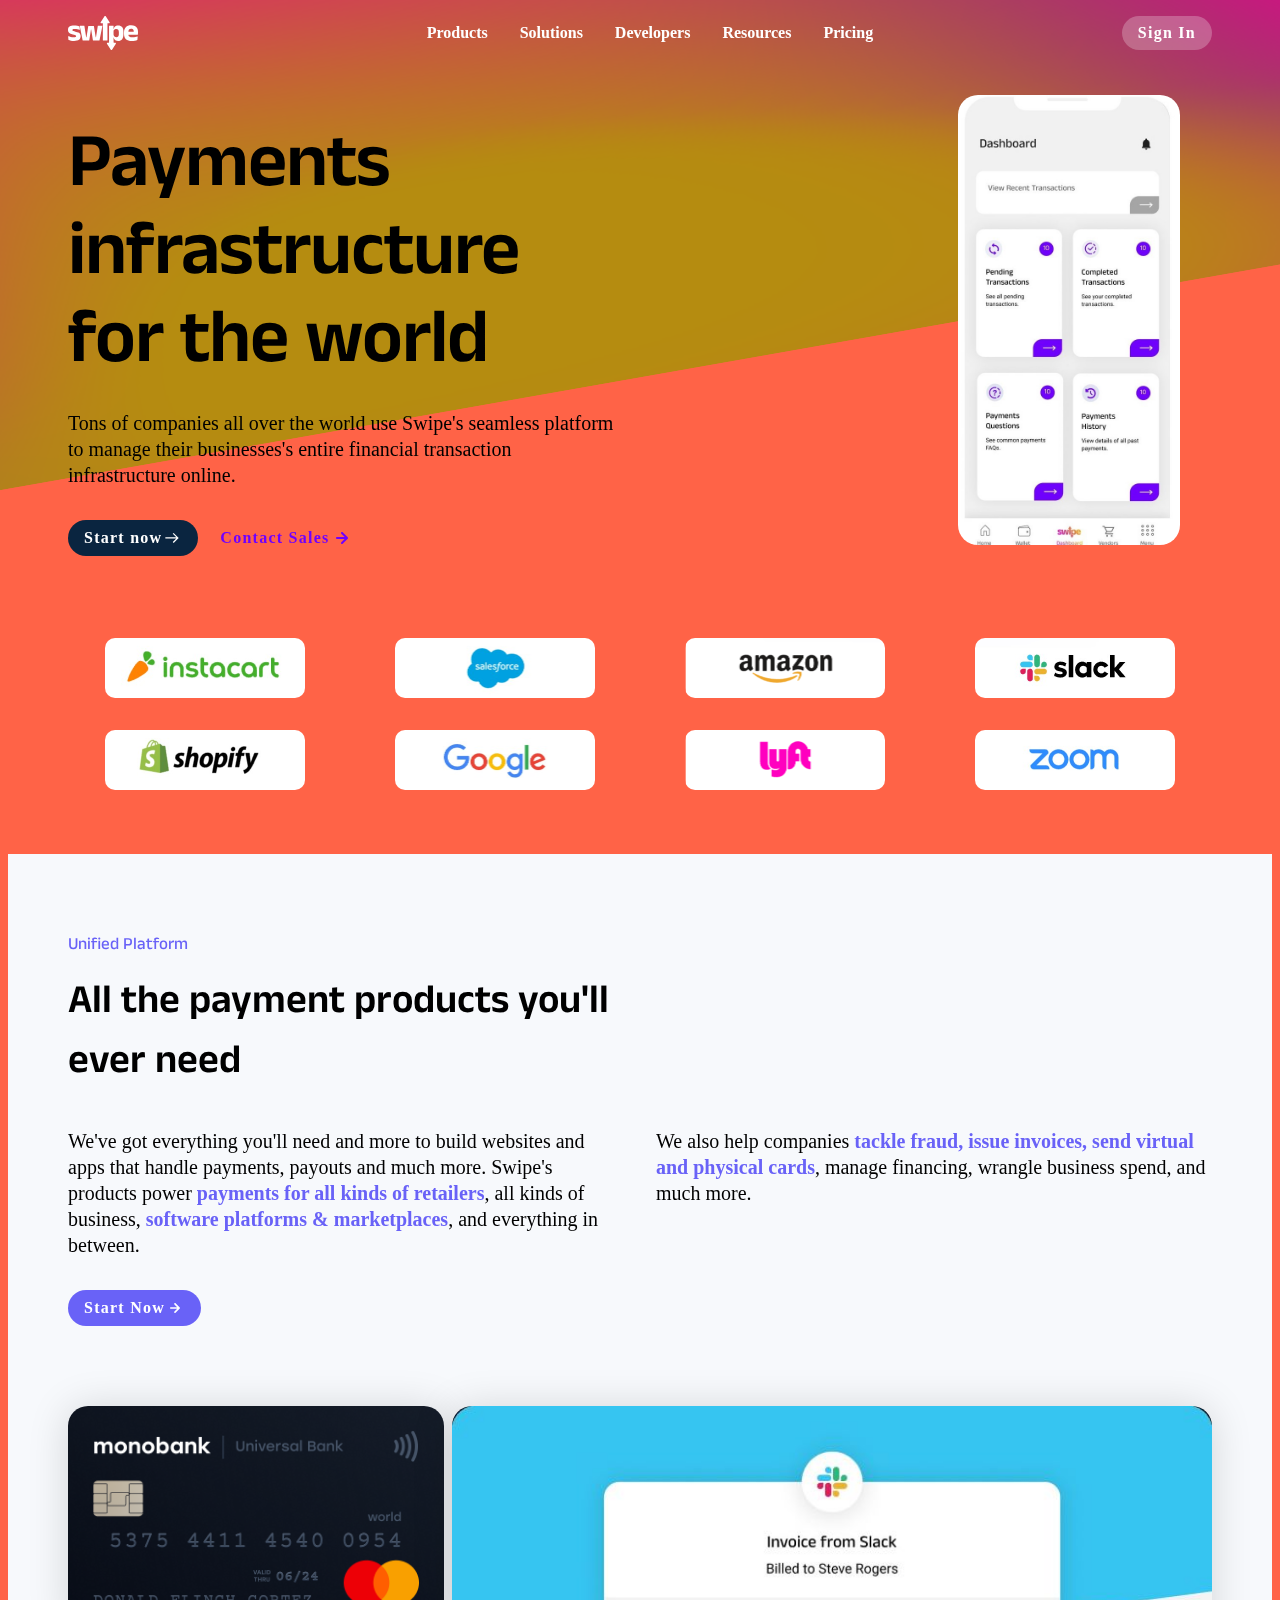
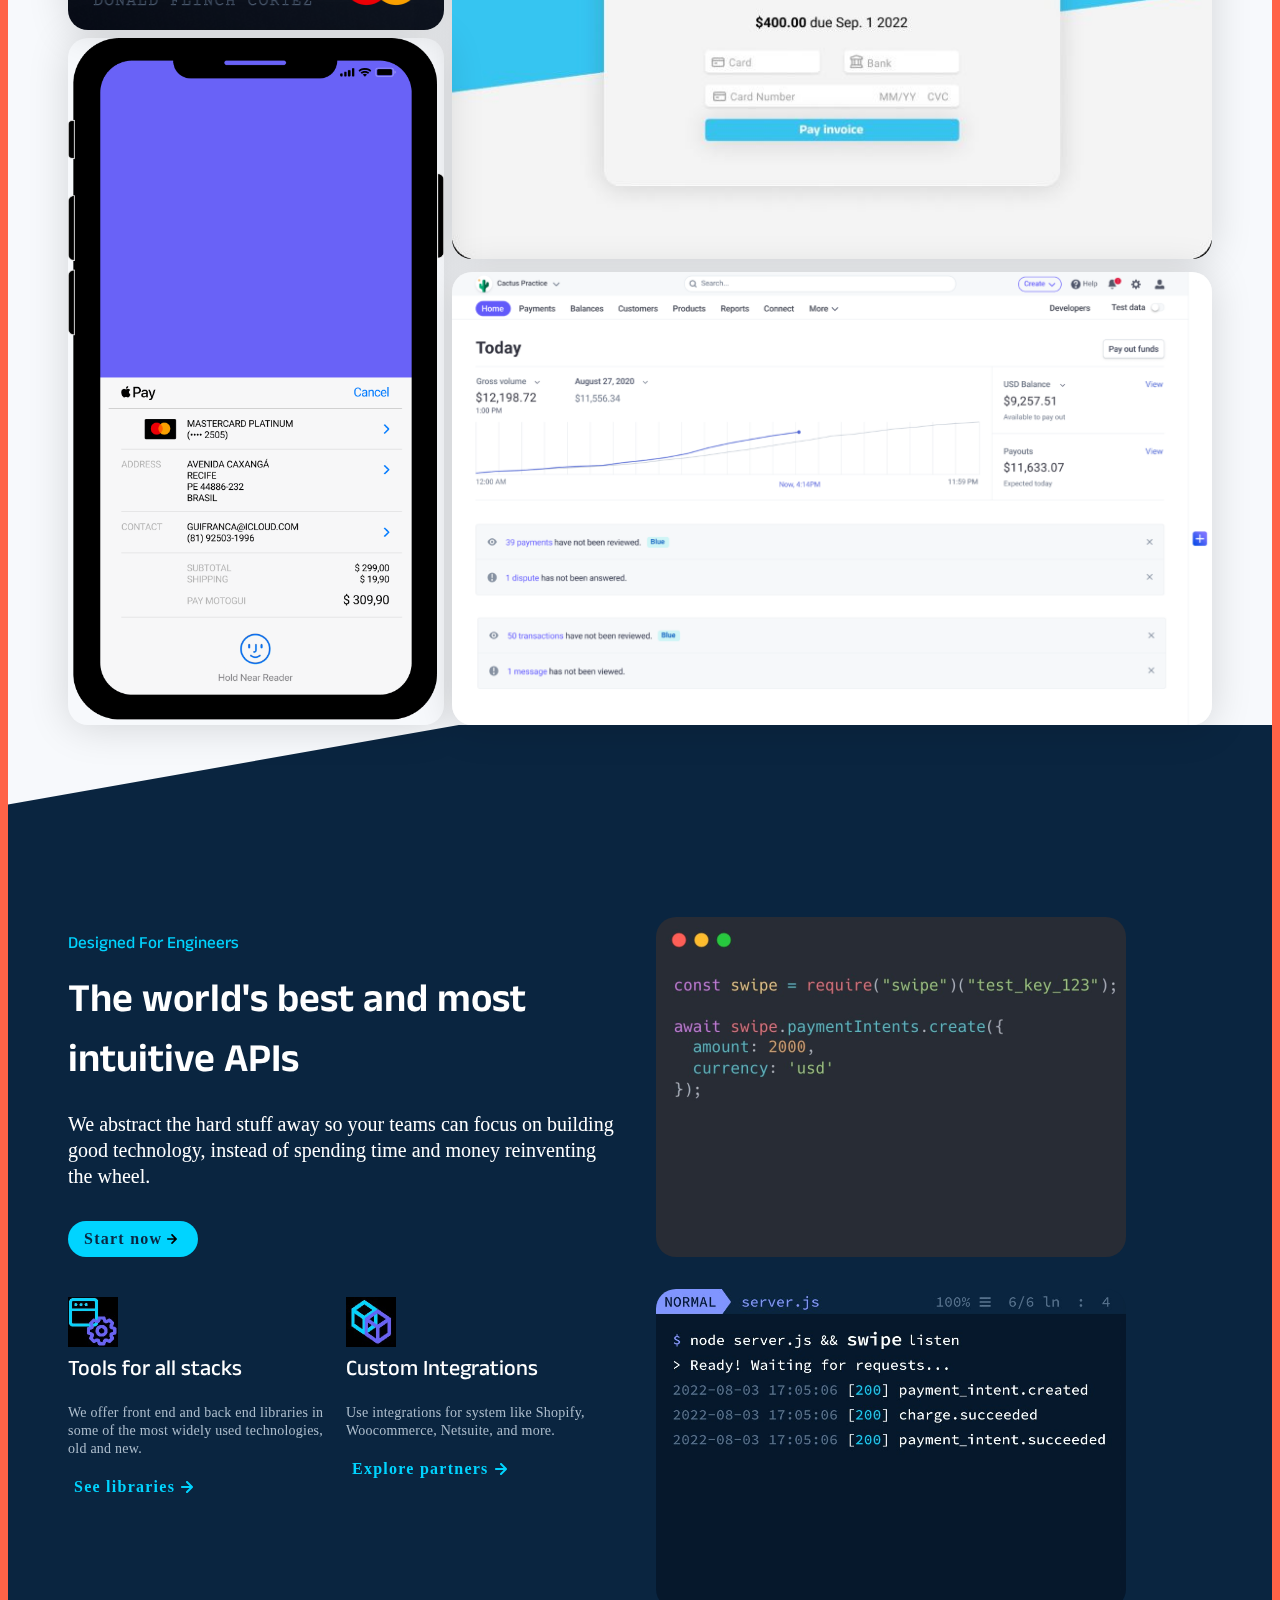
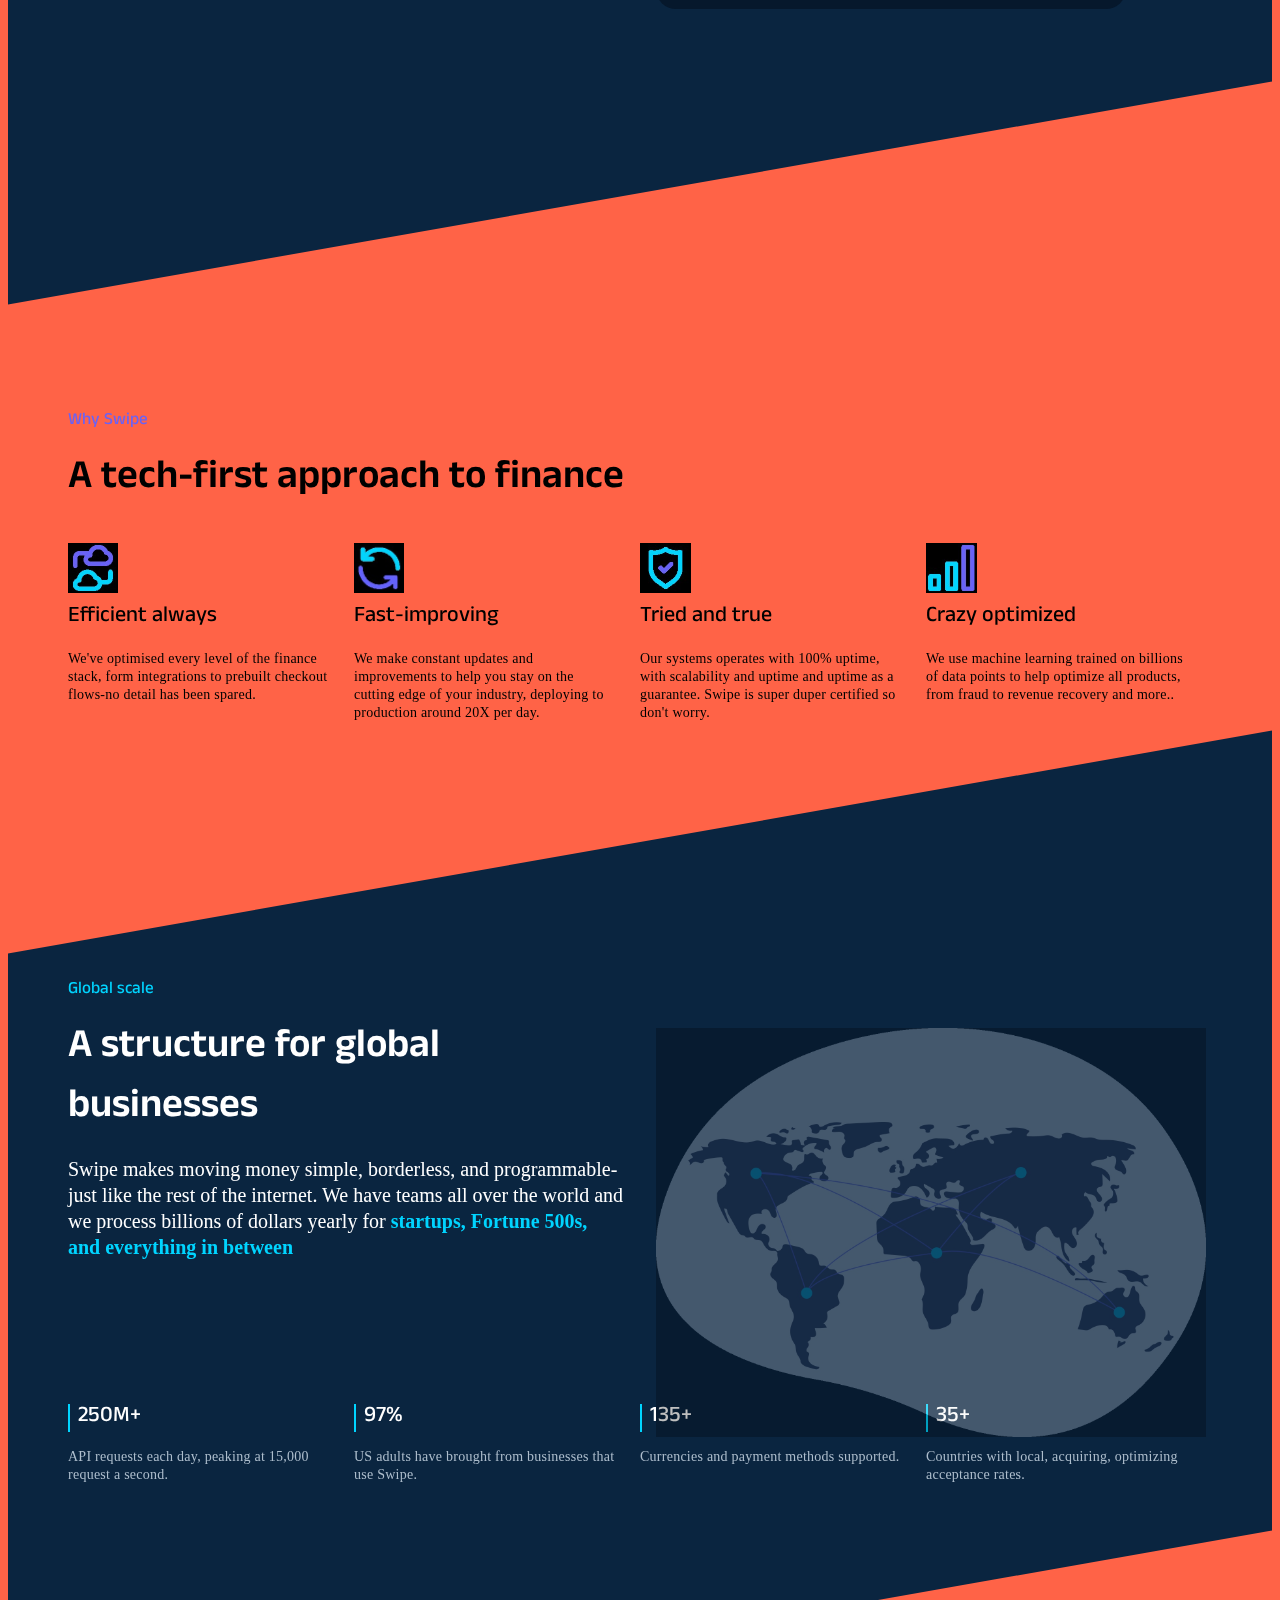
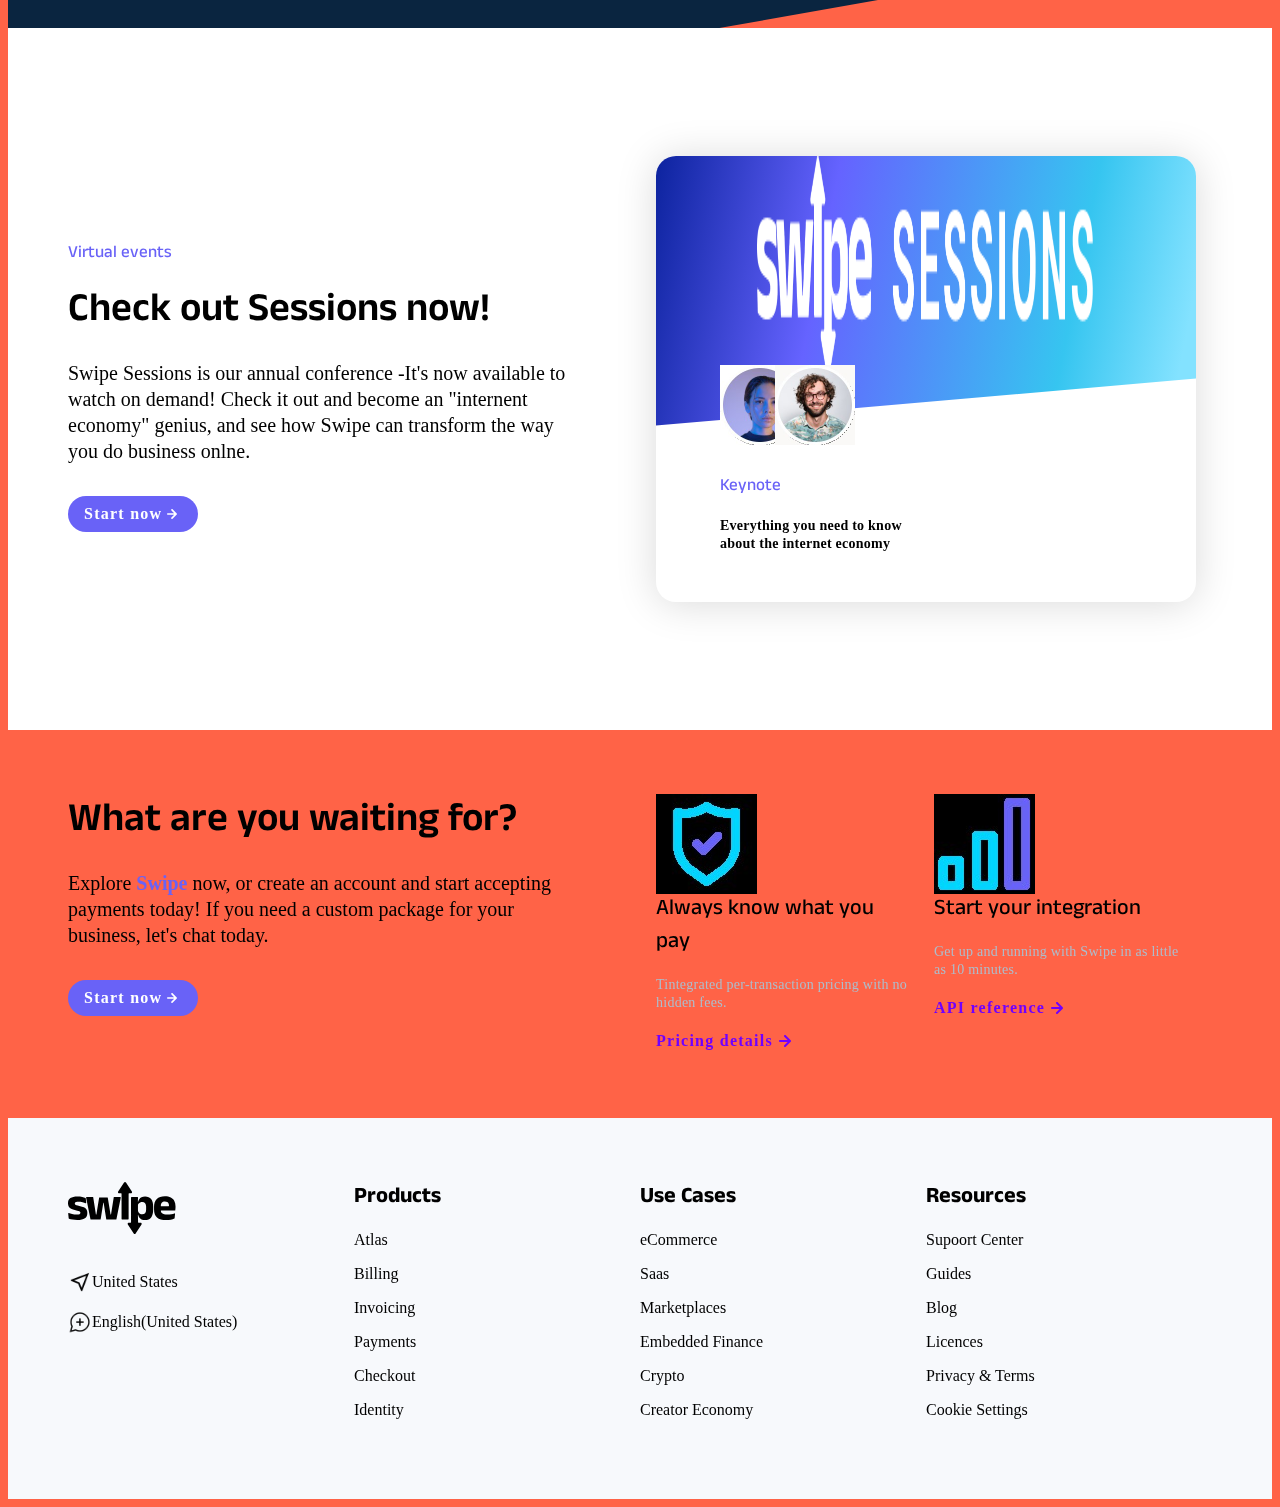
==== commit 4f8f6ed3: "swipe update" ====
--- a/index.html
+++ b/index.html
@@ -423,5 +423,6 @@
         </div>
       </footer>
     </main>
+    <script src="gradient.js"></script>
   </body>
 </html>
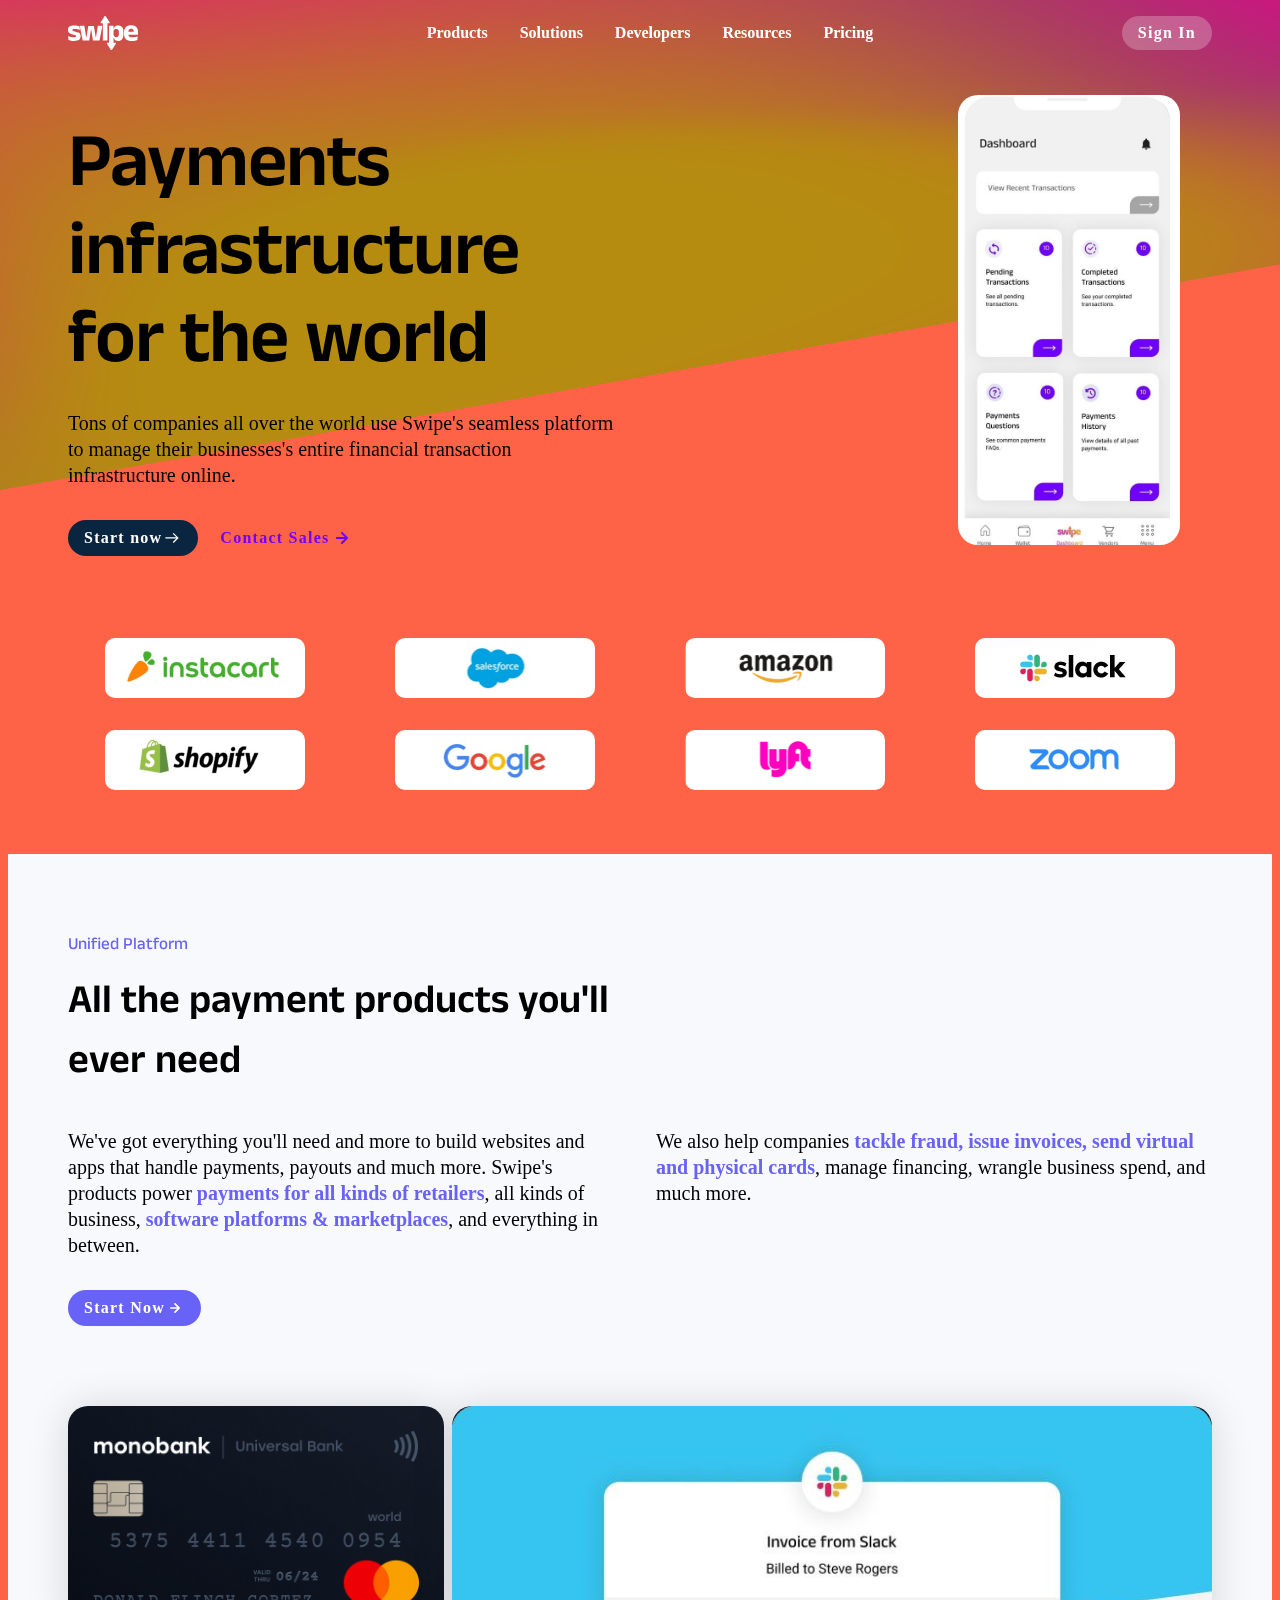
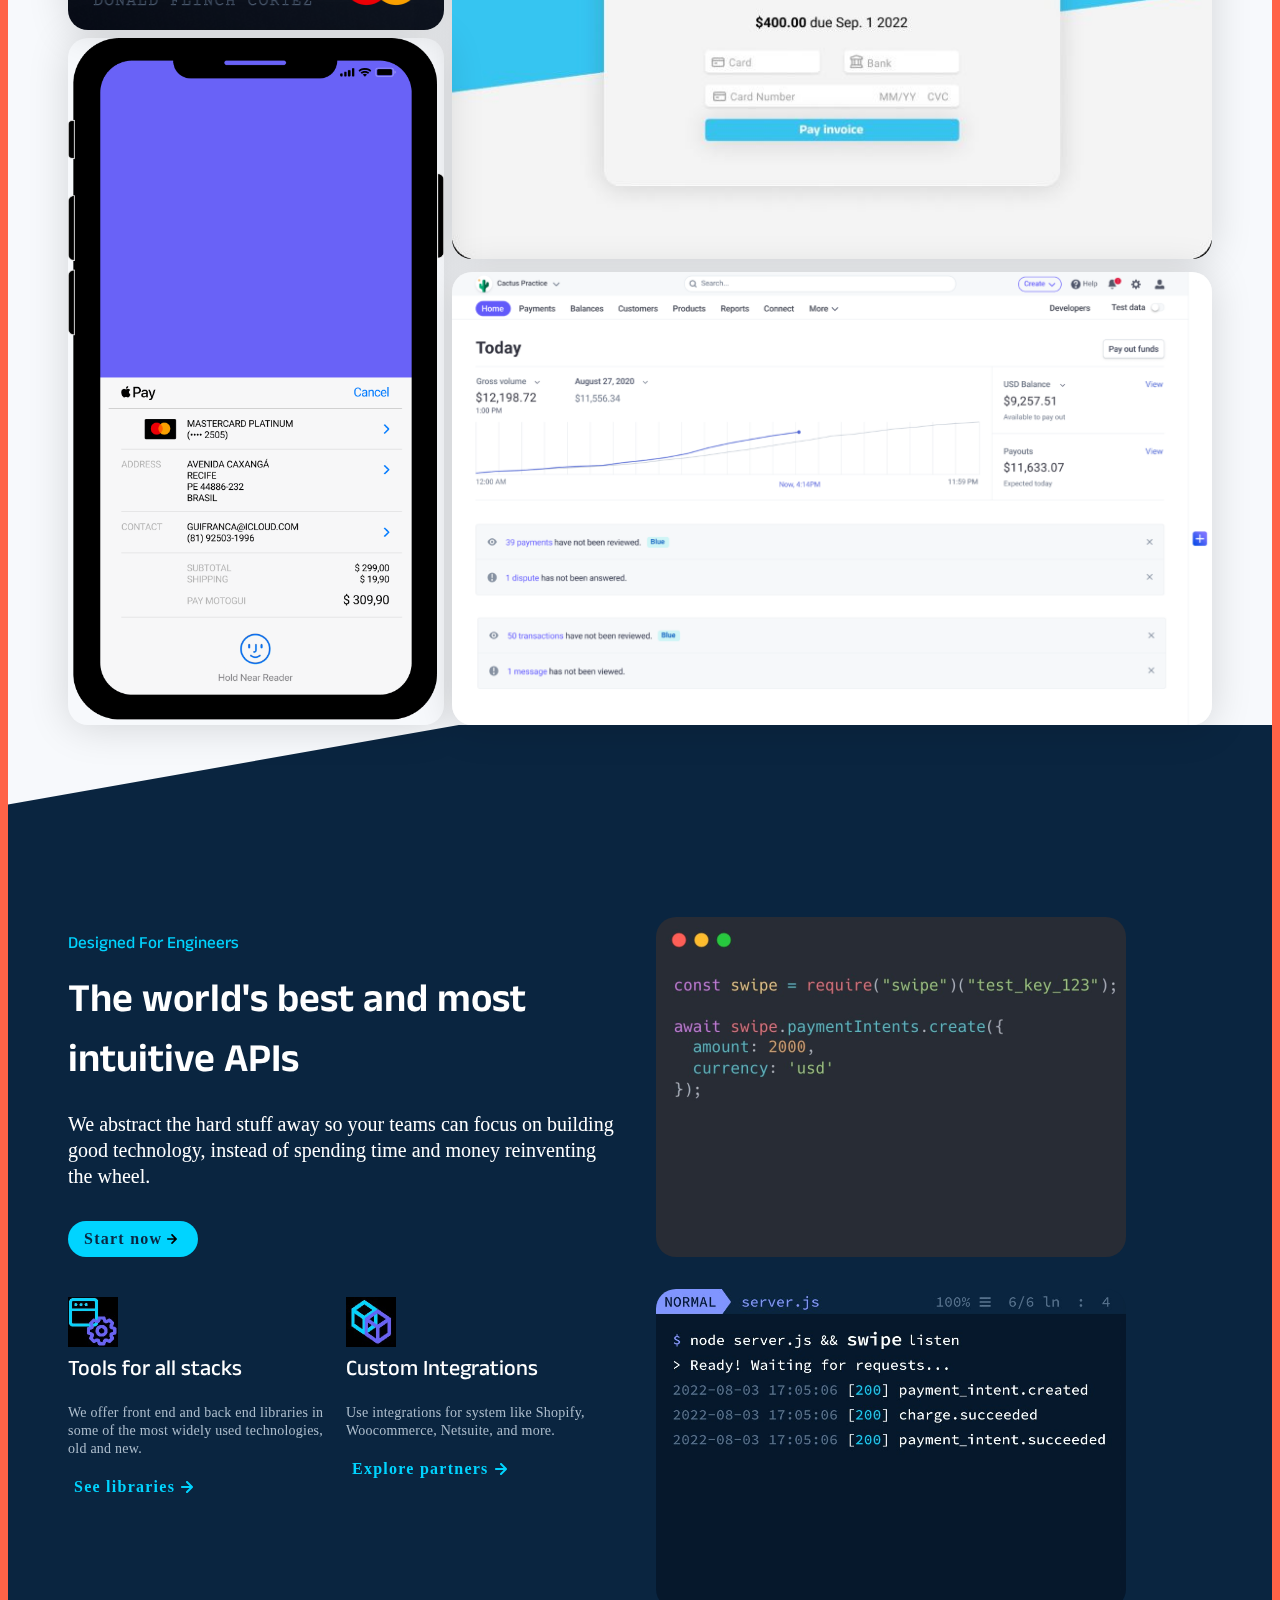
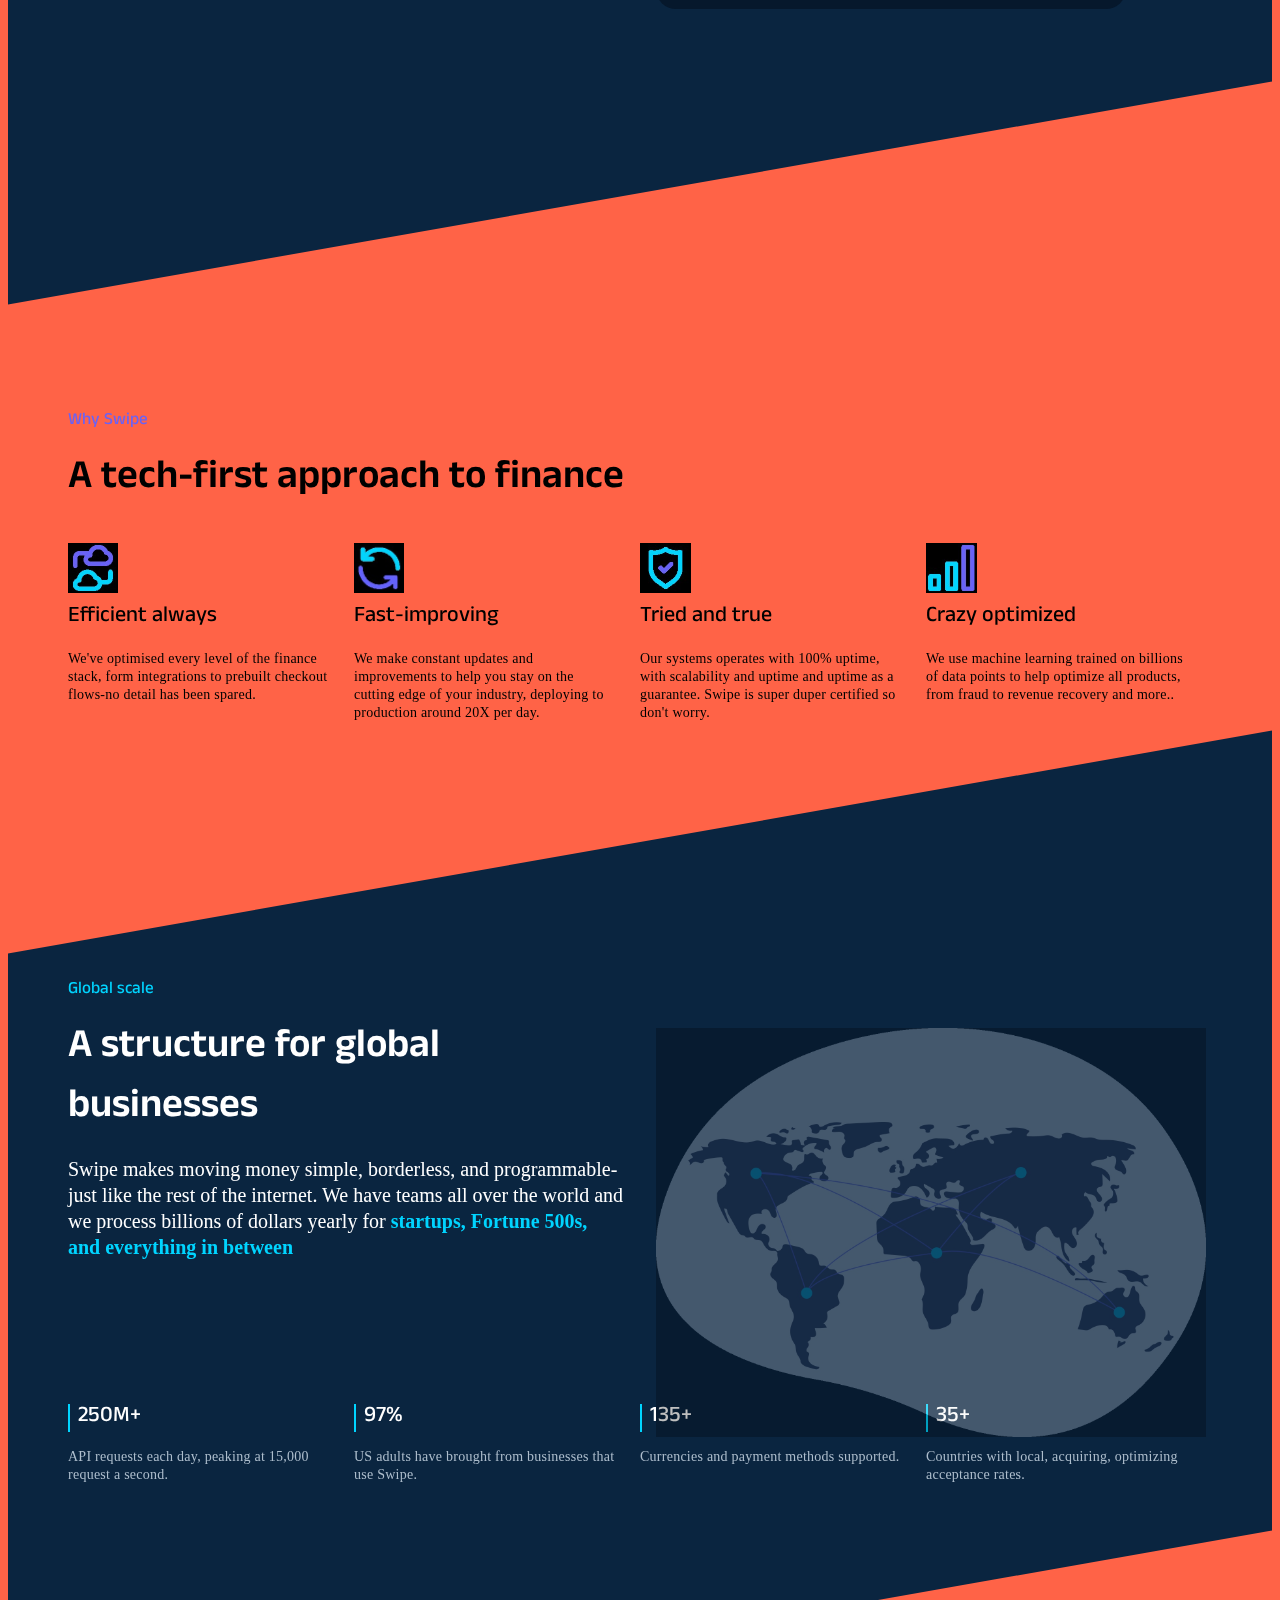
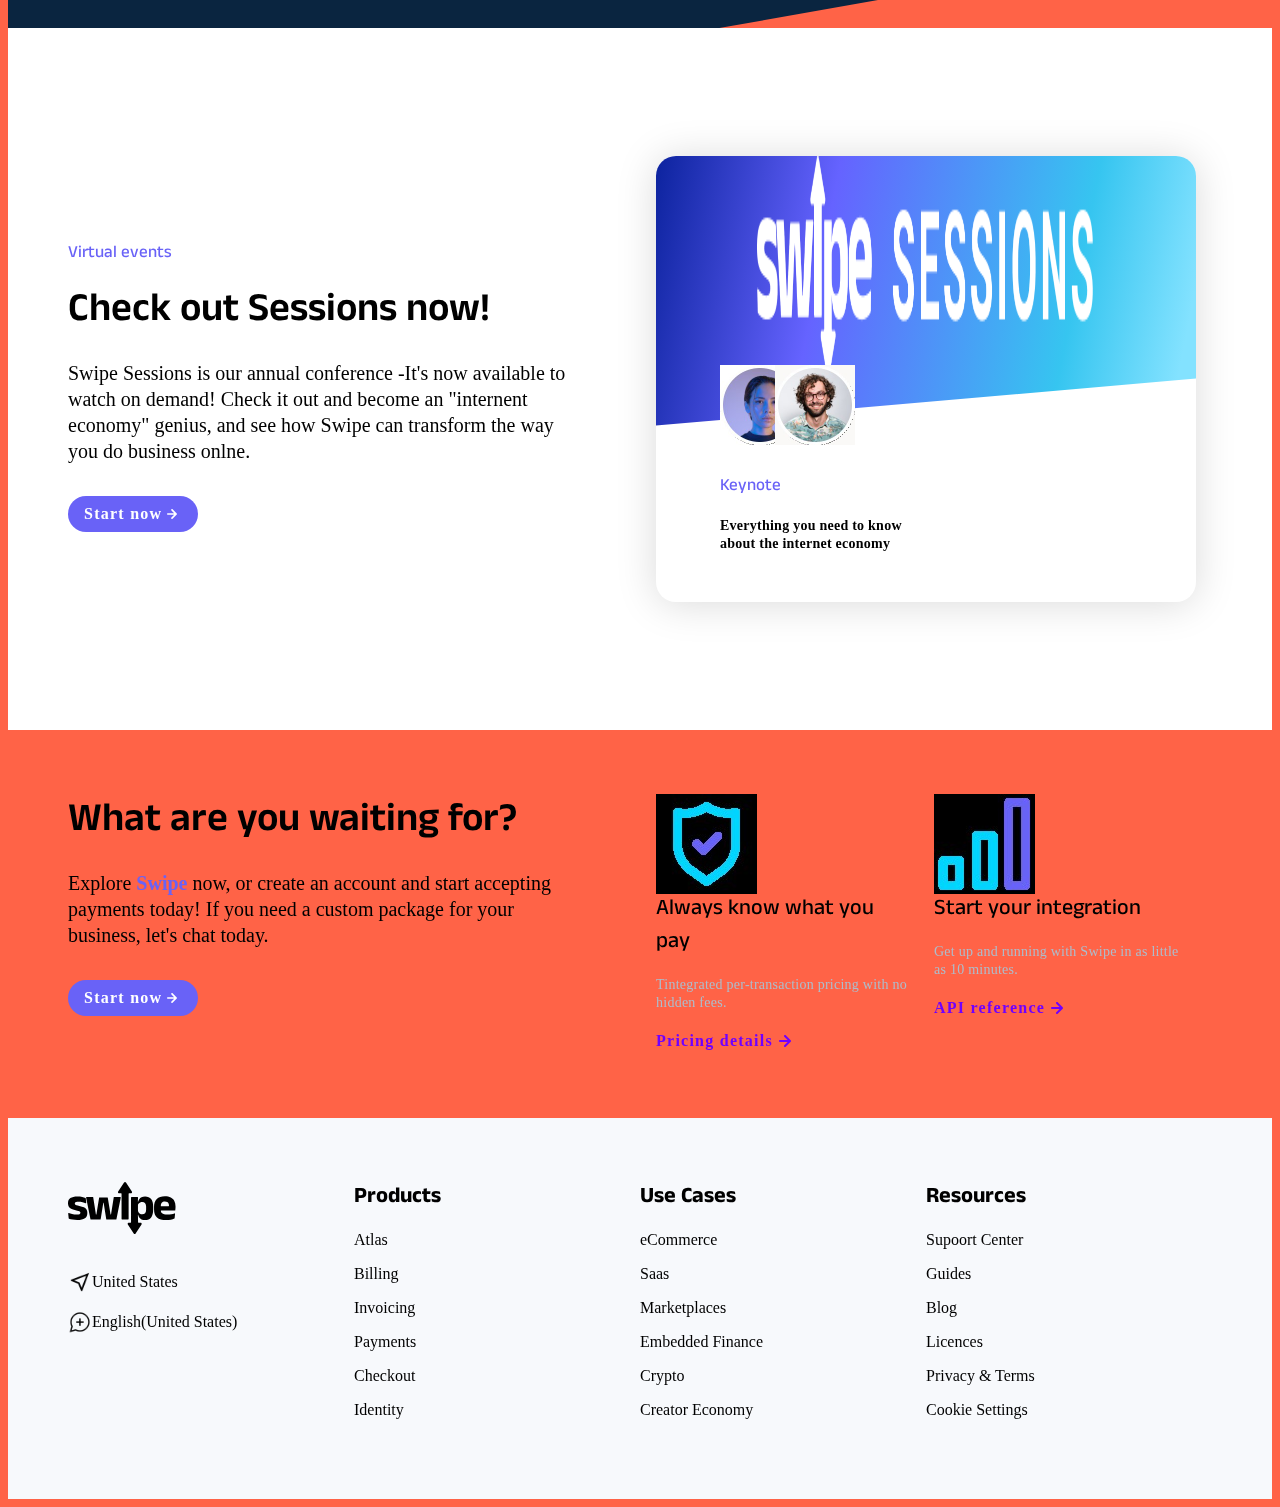
==== commit f9324a3b: "form" ====
--- a/index.html
+++ b/index.html
@@ -24,14 +24,13 @@
         <li><a href="#">Resources</a></li>
         <li><a href="#">Pricing</a></li>
       </ul>
-      <button class="primary-button navbar-button">Sign In</button>
+      <a target="_blank" href="/form.html"><button class="primary-button navbar-button">Sign In</button></a>
     </nav>
     <main>
-        <!-- GRADIENT BACKGROUND -->
-        <canvas id="gradient-canvas"></canvas>
-
-
-         <!-- Hero Section -->
+      <!-- GRADIENT BACKGROUND -->
+      <canvas id="gradient-canvas"></canvas>
+
+      <!-- Hero Section -->
       <div class="hero">
         <div class="section-container two-column">
           <div class="col-left">
@@ -120,7 +119,6 @@
       <!-- INTEGRATION SECTION -->
 
       <div class="integration-section">
-
         <div class="section-container two-column">
           <div class="col-left">
             <p class="subtitle2">Designed For Engineers</p>
--- a/main.css
+++ b/main.css
@@ -37,10 +37,13 @@
   --bg-light: #f7f9fc;
 
   --standard-box-shadow: 0px 2px 40px rgba(0, 0, 0, 0.15);
-  --primary-gradient: linear-gradient(101.33deg, #08209a 0.76%,
-  #6563ff 33.33%,
-  #36c5f0 76.92%,
-  #83e2ff 96.96%);
+  --primary-gradient: linear-gradient(
+    101.33deg,
+    #08209a 0.76%,
+    #6563ff 33.33%,
+    #36c5f0 76.92%,
+    #83e2ff 96.96%
+  );
 }
 
 body {
@@ -59,7 +62,7 @@
 
 main {
   width: 100%;
-  margin: var(--spacing-xlg)0 0 0;
+  margin: var(--spacing-xlg) 0 0 0;
 }
 
 h1 {
@@ -309,21 +312,18 @@
 }
 
 /* ANIMATED GRADIENT */
-#gradient-canvas { 
-   width: 200%;
-   height: 970px;
-   transform: rotate(-10deg);
-   position: absolute;
-   top: -600px;
-   left: -50%;
-   z-index: -1;
-   --gradient-color-1: #ef008f;
-   --gradient-color-2: #187848;
-    --gradient-color-3: #b58c10;
-    --gradient-color-4: #ef008f;
-
-
-
+#gradient-canvas {
+  width: 200%;
+  height: 970px;
+  transform: rotate(-10deg);
+  position: absolute;
+  top: -600px;
+  left: -50%;
+  z-index: -1;
+  --gradient-color-1: #ef008f;
+  --gradient-color-2: #187848;
+  --gradient-color-3: #b58c10;
+  --gradient-color-4: #ef008f;
 }
 
 /* HERO STYLES */
@@ -333,7 +333,6 @@
   display: flex;
   justify-content: center;
 }
-
 
 .button-container {
   display: flex;
@@ -413,7 +412,6 @@
   display: flex;
   justify-content: center;
   background-color: var(--bg-light);
-
 }
 
 .graphic-grid {
@@ -463,34 +461,31 @@
   display: flex;
   justify-content: center;
   position: relative;
-  padding: calc(var(--spacing-xlg) *3) 0;
+  padding: calc(var(--spacing-xlg) * 3) 0;
 }
 
 .integration-section::before {
-    content: "";
-    width: 100%;
-    height: 1100px;
-    background-color: var(--primary-accent);
-    position: absolute;
-    top: -32px;
-    left: 0;
-    z-index: -1;
-    transform: skewY(-10deg);
-
+  content: "";
+  width: 100%;
+  height: 1100px;
+  background-color: var(--primary-accent);
+  position: absolute;
+  top: -32px;
+  left: 0;
+  z-index: -1;
+  transform: skewY(-10deg);
 }
 
 .integration-section::after {
-    content: "";
-    background-color: var(--bg-light);
-    width: 100%;
-    height: 50%;
-    position: absolute;
-    top: 0;
-    left: 0;
-    z-index: -2;
-}
-
-
+  content: "";
+  background-color: var(--bg-light);
+  width: 100%;
+  height: 50%;
+  position: absolute;
+  top: 0;
+  left: 0;
+  z-index: -2;
+}
 
 .integration-section .primary-button {
   background-color: var(--blue-1);
@@ -531,13 +526,12 @@
   width: 100%;
   display: flex;
   justify-content: center;
-  padding: calc(var(--spacing-xlg) *3) 0;
+  padding: calc(var(--spacing-xlg) * 3) 0;
 }
 
 .why-swipe-section .card-container {
   display: flex;
   margin: var(--spacing-lg) 0;
- 
 }
 
 .why-swipe-section .card-container .card {
@@ -545,7 +539,6 @@
   padding: 0 var(--spacing-sm) 0 0;
   margin: 0 var(--spacing-md) 0 0;
   box-sizing: border-box;
- 
 }
 
 .why-swipe-section .secondary-text {
@@ -560,20 +553,19 @@
   justify-content: center;
   color: var(--test-light);
   position: relative;
-  padding: var((--spacing-xlg) *3) 0 0 0;
+  padding: var((--spacing-xlg) * 3) 0 0 0;
 }
 
 .global-section::before {
-    content: "";
-    width: 100%;
-    height: 800px;
-    background-color: var(--primary-accent);
-    position: absolute;
-    top: -120px;
-    left: 0;
-    transform: skewY(-10deg);
-    z-index: -1;
-    
+  content: "";
+  width: 100%;
+  height: 800px;
+  background-color: var(--primary-accent);
+  position: absolute;
+  top: -120px;
+  left: 0;
+  transform: skewY(-10deg);
+  z-index: -1;
 }
 
 .global-section a {
@@ -586,7 +578,7 @@
 
 .global-section .card-container {
   display: flex;
-  margin: calc( var(--spacing-xlg)*2) 0;
+  margin: calc(var(--spacing-xlg) * 2) 0;
 }
 
 .global-section .card-container .card {
@@ -597,216 +589,497 @@
 }
 
 .global-section .card-container .card h3 {
-    border-left: 2px solid var(--blue-1);
-    padding: 0 0 0 var(--spacing-sm) ;
-    line-height: 28px;
+  border-left: 2px solid var(--blue-1);
+  padding: 0 0 0 var(--spacing-sm);
+  line-height: 28px;
 }
 
 #globe {
-    max-width: 550px;
-    opacity: 25%;
-    position: absolute;
-    top: 10%;
-}
-
-
+  max-width: 550px;
+  opacity: 25%;
+  position: absolute;
+  top: 10%;
+}
 
 /* VIRTUAL EVENTS SECTION */
 
 .virtual-events-section {
+  display: flex;
+  justify-content: center;
+  padding: calc(var(--spacing-xlg) * 2) 0;
+  position: relative;
+}
+
+.virtual-events-section .primary-button {
+  background-color: var(--purple-1);
+  margin: var(--spacing-md) 0 0 0;
+}
+
+.virtual-events-section::before {
+  content: "";
+  background-color: var(--bg-white);
+  width: 100%;
+  height: 100%;
+  position: absolute;
+  top: 0;
+  z-index: -1;
+}
+.virtual-events-section .primary-button:hover {
+  background-color: var(--primary-accent);
+}
+
+.virtual-events-section .col-left {
+  height: 446px;
+  padding: 0 var(--spacing-xlg) 0 0;
+}
+
+.swipe-sessions-card {
+  width: 540px;
+  height: 446px;
+  box-shadow: var(--standard-box-shadow);
+  border-radius: 20px;
+  overflow: hidden;
+}
+
+.swipe-sessions-card .card-top {
+  width: 100%;
+  height: 50%;
+  display: flex;
+  justify-content: center;
+  align-items: center;
+  position: relative;
+  /* transform: rotate(10deg); */
+}
+
+.swipe-sessions-card .card-top::before {
+  background: var(--primary-gradient);
+  content: "";
+  width: 100%;
+  height: 150%;
+  position: absolute;
+  top: -40%;
+  transform: skewY(-5deg);
+  z-index: 1;
+}
+
+#sessions-logo {
+  z-index: 2;
+  width: 338px;
+}
+
+.virtual-events-section .avatars {
+  position: absolute;
+  bottom: -70px;
+  left: var(--spacing-xlg);
+  z-index: 3;
+  /* width: 140px;
+    height: 80px; */
+}
+
+.virtual-events-section .avatars img {
+  width: 80px;
+}
+
+.virtual-events-section .avatars img:nth-of-type(2) {
+  position: absolute;
+  left: 55px;
+}
+
+.virtual-events-section .card-bottom {
+  width: 100%;
+  height: 50%;
+  box-sizing: border-box;
+  padding: var(--spacing-xlg);
+}
+.virtual-events-section .card-bottom .subtitle {
+  margin: var(--spacing-lg) 0 0 0;
+}
+
+.virtual-events-section .card-bottom .secondary-text {
+  color: var(--text-dark);
+  font-weight: 700;
+  width: 50%;
+}
+
+/* GETTING STARTED SECTION */
+
+.getting-started-section {
+  display: flex;
+  justify-content: center;
+  padding: var(--spacing-xlg) 0;
+}
+
+.getting-started-section .primary-button {
+  background-color: var(--purple-1);
+  margin: var(--spacing-md) 0;
+}
+
+.getting-started-section .primary-button:hover {
+  background-color: var(--primary-accent);
+}
+
+.getting-started-section .col-left {
+  padding: 0 var(--spacing-xlg) 0 0;
+}
+
+.getting-started-section .col-right {
+  flex-direction: row;
+}
+
+.getting-started-section .col-right .card {
+  width: 50%;
+  box-sizing: border-box;
+  padding: 0 var(--spacing-sm) 0 0;
+  margin: 0 var(--spacing-md) 0 0;
+}
+
+.getting-started-section .col-right .card .secondary-button {
+  color: var(--purple-2);
+  padding-left: 0;
+}
+
+/* FOOTER STYLES */
+.footer {
+  display: flex;
+  justify-content: center;
+  background-color: var(--bg-light);
+  padding: var(--spacing-xlg) 0;
+}
+
+#footer-logo {
+  max-width: 108px;
+  margin: 0 0 var(--spacing-md) 0;
+}
+
+.footer .section-container {
+  display: flex;
+  justify-content: space-between;
+}
+
+.footer .col {
+  width: 25%;
+}
+
+.footer .col ul {
+  list-style-type: none;
+  margin: 0;
+  padding: 0;
+}
+
+.footer .col ul li {
+  margin: var(--spacing-md) 0;
+}
+
+.footer .col a {
+  color: var(--text-dark);
+  font-weight: normal;
+}
+
+.footer .col a:hover {
+  color: var(--purple-1);
+  text-decoration: underline;
+}
+
+.footer .icon-link {
+  display: flex;
+  align-items: center;
+  margin: var(--spacing-md) 0;
+}
+
+.footer .icon-link img {
+  width: 24px;
+}
+
+.footer h3 {
+  font-size: var(--h6-size);
+  font-weight: 700;
+}
+
+@media only screen and (max-width: 1144px) {
+  .section-container {
+    padding: 0 var(--spacing-md);
+  }
+}
+
+@media only screen and (max-width: 850px) {
+  .partners-grid img {
+    width: 100%;
+    height: auto;
+  }
+
+  .integration-section .col-left {
+    width: 60px;
+  }
+
+  .integration-section .col-right {
+    width: 40%;
+  }
+}
+
+/* TABLET SIZE STYLES */
+@media only screen and (max-width: 768px) {
+  :root {
+    --h1-size: 58px;
+    --h1-height: 65px;
+    --h3-size: 34px;
+    --h6-size: 16px;
+  }
+
+  /* NAVBAR STYLES */
+  .navbar {
+    margin: var(--spacing-sm) 0 var(--spacing-lg) 0;
+  }
+  .navbar .menu {
+    display: none;
+  }
+
+  .navbar .navbar-button {
+    display: none;
+  }
+
+  .hamburger-button {
+    width: 50px;
+    height: 30px;
+    background-color: rgba(250, 250, 250, 0.25);
+    border-radius: var(--standard-border-radius);
     display: flex;
-    justify-content: center;
-    padding: calc(var(--spacing-xlg) * 2) 0;
-    position: relative;
-  }
-  
-  .virtual-events-section .primary-button {
-    background-color: var(--purple-1);
-    margin: var(--spacing-md) 0 0 0;
-  }
-
-  .virtual-events-section::before
-  {
-    content: "";
-    background-color: var(--bg-white);
-    width: 100%;
-    height: 100%;
-    position: absolute;
-    top: 0;
-    z-index: -1;
-  }
-  .virtual-events-section .primary-button:hover {
-    background-color: var(--primary-accent);
-  }
-  
-  .virtual-events-section .col-left {
-    height: 446px;
-    padding: 0 var(--spacing-xlg) 0 0;
-  }
-  
-  .swipe-sessions-card {
-    width: 540px;
-    height: 446px;
-    box-shadow: var(--standard-box-shadow);
-    border-radius: 20px;
-    overflow: hidden;
-  }
-  
-  .swipe-sessions-card .card-top {
-    width: 100%;
-    height: 50%;
-    display: flex;
+    flex-direction: column;
     justify-content: center;
     align-items: center;
-    position: relative;
-    /* transform: rotate(10deg); */
-  }
-  
-  .swipe-sessions-card .card-top::before {
-    background: var(--primary-gradient);
-    content: "";
+  }
+
+  .hamburger-button .bar {
+    width: 18px;
+    height: 2px;
+    background-color: var(--bg-white);
+    margin: 1px 0;
+  }
+
+  /* HERO STYLES */
+  #gradient-canvas {
+    height: 820px;
+  }
+  main {
+    margin: 0;
+  }
+
+  .hero .two-column {
+    align-items: center;
+  }
+
+  .hero .col-left {
+    width: 60%;
+  }
+
+  .hero .col-right {
+    width: 40%;
+  }
+
+  .hero-phone {
+    height: 450px;
+    transform: translateX(32px);
+  }
+
+  /* PARTNERS GRID */
+  .partners-section {
+    margin: -20px 0 0 0;
+  }
+
+  /* UNIFIED PLATFORM SECTION*/
+  .unified-platform-section h2 {
     width: 100%;
-    height: 150%;
-    position: absolute;
-    top: -40%;
-    transform: skewY(-5deg);
-    z-index: 1;
-  }
-  
+  }
+
+  /* INTEGRATIONS SECTION */
+  .integrations-section .card-container {
+    flex-direction: column;
+  }
+
+  .integrations-section .card-container .card {
+    width: 100%;
+  }
+
+  /* WHY SWIPE SECTION */
+  .why-swipe-section {
+    padding: var(--spacing-md) 0 var(--spacing-xl) 0;
+  }
+
+  .why-swipe-section .card-container {
+    flex-wrap: wrap;
+  }
+  .why-swipe-section .card-container .card {
+    width: 50%;
+    margin: var(--spacing-md) 0;
+  }
+
+  /* GLOBAL SECTION */
+  .global-section .card-container {
+    flex-wrap: wrap;
+    margin: var(--spacing-xl) 0;
+  }
+
+  .global-section .card-container .card {
+    width: 50%;
+    margin: var(--spacing-md) 0;
+  }
+
+  /* GETTING STARTED SECTION */
+  .getting-started-section .two-column {
+    align-items: center;
+  }
+  .getting-started-section .col-right {
+    flex-wrap: wrap;
+  }
+  .getting-started-section .col-right .card {
+    width: 100%;
+    margin: var(--spacing-md) 0;
+  }
+}
+
+/* MOBILE SIZE BREAKPOINT */
+@media only screen and (max-width: 550px) {
+  /* GENERAL STYLES */
+  :root {
+    --h1-size: 58px;
+    --h1-height: 65px;
+    --h3-size: 34px;
+    --h6-size: 16px;
+  }
+  .two-column {
+    flex-direction: column;
+  }
+
+  .two-column .col-left {
+    width: 100%;
+  }
+
+  .two-column .col-right {
+    width: 100%;
+    padding: 0;
+  }
+
+  /* NAVBAR STYLES */
+  .navbar {
+    margin: 0 0 var(--spacing-lg) 0;
+  }
+
+  /* HERO STYLES */
+  #gradient-canvas {
+    height: 820px;
+  }
+  main {
+    margin: var(--spacing-lg) 0 0 0;
+  }
+
+  .hero .two-column .hero-phone-container {
+    display: none;
+  }
+
+  /* PARTNERS GRID SECTION */
+
+  .partners-section {
+    margin: var(--spacing-xl) 0 var(--spacing-sm) 0;
+  }
+  .partners-grid {
+    grid-template-columns: 1fr 1fr;
+  }
+
+  /* UNIFIED PLATFORM */
+  .unified-platform-section {
+    padding: var(--spacing-md) 0;
+  }
+
+  /* INTEGRATIONS SECTION */
+  .integrations-section {
+    padding: var(--spacing-lg) 0;
+  }
+
+  .integrations-section::before {
+    height: 900px;
+  }
+
+  .integrations-section .col-right {
+    display: none;
+  }
+
+  /* WHY SWIPE SECTION */
+  .why-swipe-section {
+    padding: var(--spacing-xl) 0 var(--spacing-md) 0;
+  }
+
+  .why-swipe-section .card-container .card {
+    width: 100%;
+    margin: var(--spacing-sm) 0;
+  }
+
+  .why-swipe-section .card-container .card .icon {
+    height: 35px;
+  }
+
+  /* GLOBAL SECTION */
+  .global-section {
+    padding: var(--spacing-xl) 0 0 0;
+  }
+
+  .global-section .card-container {
+    margin: var(--spacing-md) 0;
+  }
+
+  .global-section .card-container .card {
+    width: 100%;
+    margin: var(--spacing-sm) 0;
+  }
+
+  #globe {
+    opacity: 10%;
+  }
+
+  /* VIRTUAL EVENTS SECTION */
+  .virtual-events-section {
+    padding: 0;
+  }
+  .virtual-events-section .swipe-sessions-card {
+    margin: var(--spacing-lg) 0;
+    width: 100%;
+  }
+
+  .virtual-events-section .swipe-sessions-card .secondary-text {
+    width: 100%;
+  }
+
+  .virtual-events-section .swipe-sessions-card .card-top {
+    height: 40%;
+  }
+
   #sessions-logo {
-    z-index: 2;
-    width: 338px;
-  }
-  
-  .virtual-events-section .avatars {
-    position: absolute;
-    bottom: -70px;
-    left: var(--spacing-xlg);
-    z-index: 3;
-    /* width: 140px;
-    height: 80px; */
-  }
-  
-  .virtual-events-section .avatars img {
-    width: 80px;
-  }
-  
-  .virtual-events-section .avatars img:nth-of-type(2) {
-    position: absolute;
-    left: 55px;
-  }
-  
-  .virtual-events-section .card-bottom {
-    width: 100%;
-    height: 50%;
-    box-sizing: border-box;
-    padding: var(--spacing-xlg);
-  }
-  .virtual-events-section .card-bottom .subtitle {
-    margin: var(--spacing-lg) 0 0 0;
-  }
-  
-  .virtual-events-section .card-bottom .secondary-text {
-    color: var(--text-dark);
-    font-weight: 700;
+    width: 300px;
+  }
+
+  /* GETTING STARTED SECTION*/
+  .getting-started-section {
+    padding: var(--spacing-md) 0;
+  }
+
+  /* FOOTER STYLES */
+  .footer .section-container {
+    flex-wrap: wrap;
+  }
+
+  .footer .col {
     width: 50%;
-  }
-
-  /* GETTING STARTED SECTION */
-
-  .getting-started-section {
-    display: flex;
-    justify-content: center;
-    padding: var(--spacing-xlg) 0;
-  }
-
-  .getting-started-section .primary-button {
-    background-color: var(--purple-1);
     margin: var(--spacing-md) 0;
   }
 
-  .getting-started-section .primary-button:hover {
-    background-color: var(--primary-accent);
-  }
-
-  .getting-started-section .col-left {
-    padding: 0 var(--spacing-xlg) 0 0;
-
-  }
-
-  .getting-started-section .col-right {
-    flex-direction: row;
-  }
-
-  .getting-started-section .col-right .card {
-   width: 50%;
-   box-sizing: border-box;
-   padding: 0 var(--spacing-sm)0 0;
-   margin: 0 var(--spacing-md) 0 0;
-
-}
-
-.getting-started-section .col-right .card  .secondary-button {
-    color: var(--purple-2);
-    padding-left: 0;
-
-}
-
-/* FOOTER STYLES */
-.footer {
-    display: flex;
-    justify-content: center;
-    background-color: var(--bg-light);
-    padding: var(--spacing-xlg) 0;
-}
-
-#footer-logo {
-    max-width: 108px;
-    margin: 0 0 var(--spacing-md) 0;
-}
-
-.footer .section-container {
-    display: flex;
-    justify-content: space-between;
-
-}
-
-.footer .col {
-    width: 25%;
-}
-
-.footer .col ul {
-    list-style-type: none;
-    margin: 0;
-    padding: 0;
-}
-
-.footer .col ul li {
-   margin: var(--spacing-md) 0;
-}
-
-.footer .col a {
-    color: var(--text-dark);
-    font-weight:normal ;
-}
-
-.footer .col a:hover {
-    color: var(--purple-1);
-    text-decoration: underline;
-}
-
-.footer .icon-link {
-    display: flex;
-    align-items: center;
-    margin: var(--spacing-md) 0;
-
-}
-
-.footer .icon-link img {
-    width: 24px;
-}
-
-.footer h3 {
-    font-size: var(--h6-size);
-    font-weight: 700;
-}
+  .footer .col a {
+    font-size: 12px;
+  }
+
+  #footer-logo {
+    width: 70px;
+  }
+
+  .footer .icon-link img {
+    width: 18px;
+  }
+}
+
